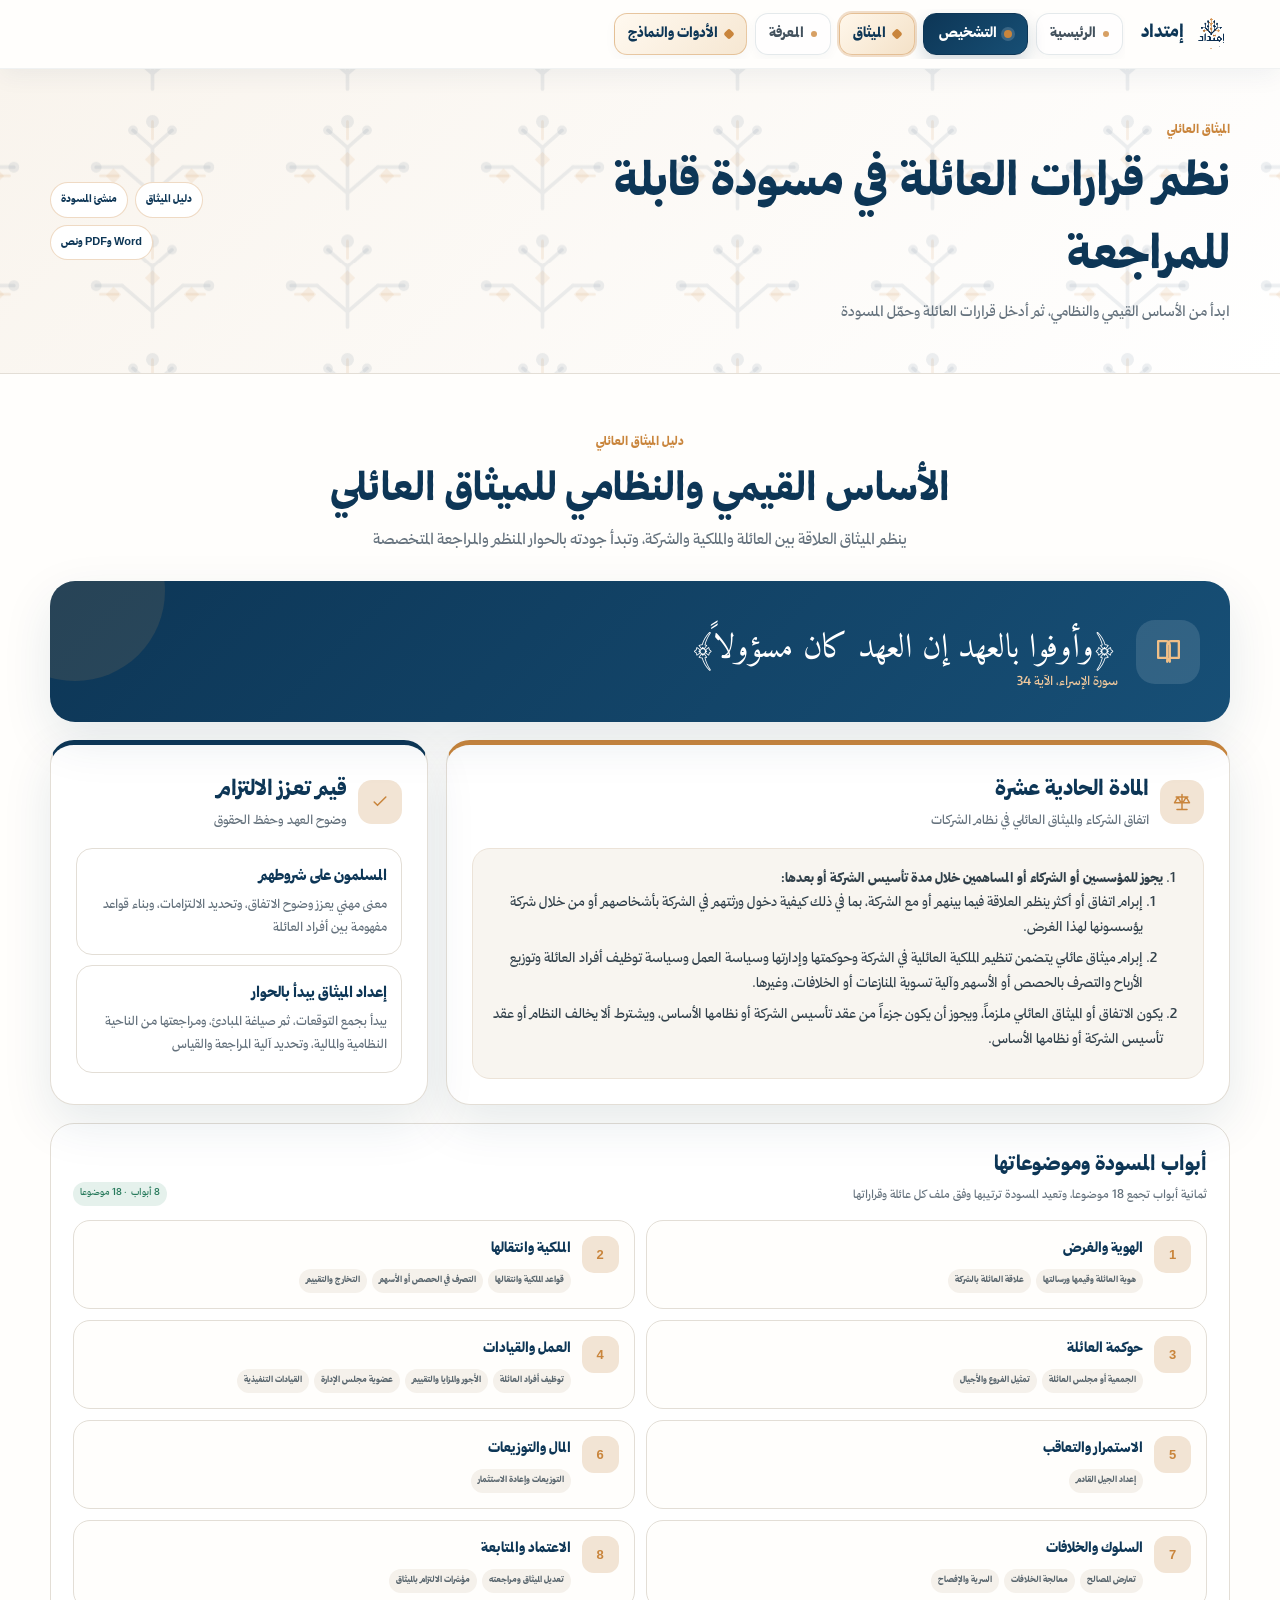
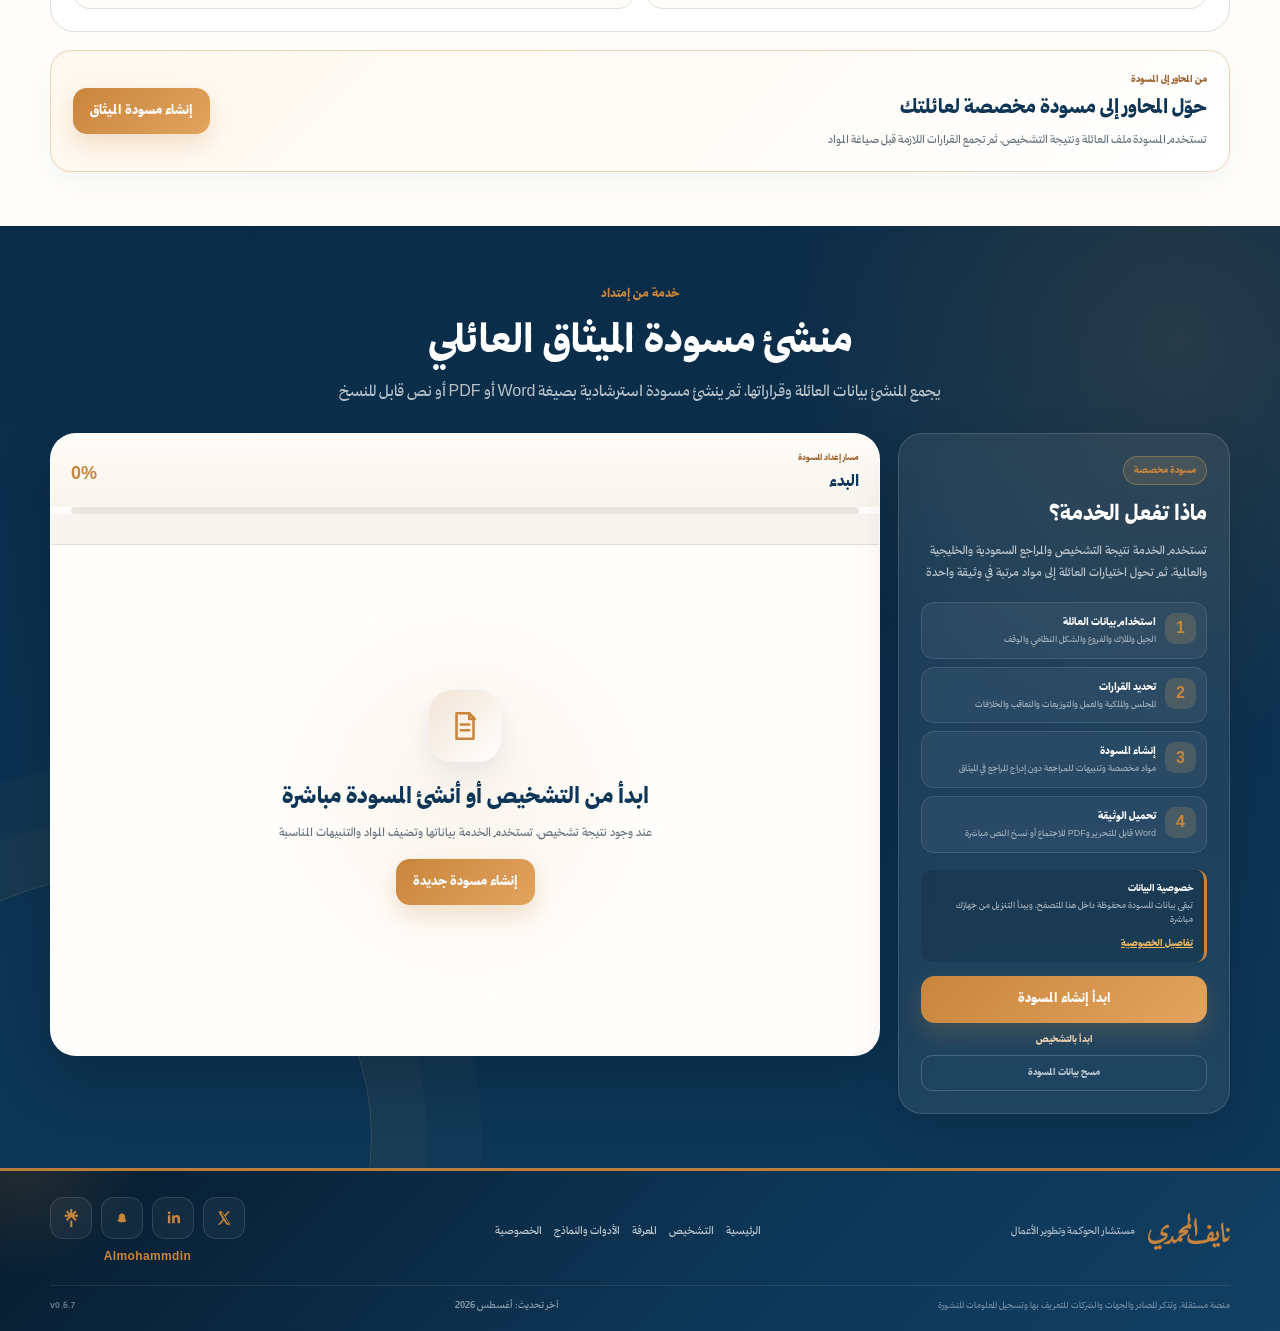
==== charter.html @ 4edbfddb "Release Emtidad v0.6.7 MASIC case hierarchy" ====
<!doctype html>
<html lang="ar" dir="rtl">
<head>
<meta charset="utf-8">
<meta name="viewport" content="width=device-width,initial-scale=1,viewport-fit=cover">
<title>الميثاق العائلي ومنشئ المسودة | إمتداد</title>
<meta name="theme-color" content="#0D3656">
<meta name="description" content="دليل الميثاق العائلي ومنشئ مسودة مخصصة قابلة للتحميل بصيغة Word أو PDF.">
<meta property="og:title" content="الميثاق العائلي ومنشئ المسودة | إمتداد">
<meta property="og:description" content="تعرف على أساس الميثاق، ثم أنشئ مسودة مخصصة قابلة للمراجعة والتحميل.">
<meta property="og:type" content="website">
<meta property="og:url" content="https://almohammdin.github.io/emtidad/charter.html">
<meta property="og:image" content="https://almohammdin.github.io/emtidad/assets/images/emtidad-social-preview.png?v=0.6.7">
<meta name="twitter:card" content="summary_large_image">
<link rel="canonical" href="https://almohammdin.github.io/emtidad/charter.html">
<link rel="preload" href="assets/fonts/TheYearofHandicrafts-Black.woff2" as="font" type="font/woff2" crossorigin>
<link rel="preconnect" href="https://fonts.googleapis.com">
<link rel="preconnect" href="https://fonts.gstatic.com" crossorigin>
<link href="https://fonts.googleapis.com/css2?family=Amiri+Quran&display=swap" rel="stylesheet">
<link rel="icon" type="image/png" href="assets/images/favicon.png?v=0.6.7">
<link rel="stylesheet" href="assets/css/style.css?v=0.6.7">
<script type="application/ld+json">{"@context":"https://schema.org","@type":"WebApplication","name":"منشئ مسودة الميثاق العائلي من إمتداد","url":"https://almohammdin.github.io/emtidad/charter.html#charter-builder","applicationCategory":"BusinessApplication","operatingSystem":"Any","inLanguage":"ar","description":"منشئ مسودة ميثاق عائلي مخصصة وقابلة للتحميل والمراجعة.","featureList":["إنشاء مسودة مخصصة","التحميل بصيغة Word","التحميل بصيغة PDF","نسخ النص"]}</script>
</head>
<body data-page="charter">
<a class="skip-link" href="#mainContent">انتقل إلى المحتوى</a>
<nav class="top-nav" aria-label="التنقل الرئيسي"><div class="container nav-inner"><a class="site-brand" href="index.html" aria-label="إمتداد - الرئيسية"><img src="assets/images/favicon.png" width="42" height="42" alt=""><span>إمتداد</span></a><button class="nav-menu-toggle" id="navMenuToggle" type="button" aria-expanded="false" aria-controls="siteNav"><span></span><span></span><span></span><b>القائمة</b></button><div class="nav-links" id="siteNav"><a data-nav="home" href="index.html">الرئيسية</a><a class="nav-diagnostic" data-nav="diagnostic" href="diagnostic.html">التشخيص</a><a class="nav-charter-service" data-nav="charter" href="charter.html">الميثاق</a><a data-nav="knowledge" href="knowledge.html">المعرفة</a><a class="nav-featured" data-nav="resources" href="resources.html">الأدوات والنماذج</a></div></div></nav>

<main id="mainContent">
 <header class="page-hero"><div class="container page-hero-inner"><div><span class="eyebrow">الميثاق العائلي</span><h1>نظم قرارات العائلة في مسودة قابلة للمراجعة</h1><p>ابدأ من الأساس القيمي والنظامي، ثم أدخل قرارات العائلة وحمّل المسودة</p></div><div class="page-hero-meta"><a href="#charter-guide">دليل الميثاق</a><a href="#charter-builder">منشئ المسودة</a><span>Word وPDF ونص</span></div></div></header>

 <section class="section white" id="charter-guide" aria-labelledby="guideTitle"><div class="container">
  <div class="section-head"><span class="eyebrow">دليل الميثاق العائلي</span><h2 id="guideTitle">الأساس القيمي والنظامي للميثاق العائلي</h2><p>ينظم الميثاق العلاقة بين العائلة والملكية والشركة، وتبدأ جودته بالحوار المنظم والمراجعة المتخصصة</p></div>
  <div class="values-lead"><div class="values-lead-icon"><svg viewBox="0 0 24 24" aria-hidden="true"><path d="M4 4h6a3 3 0 0 1 3 3v13a3 3 0 0 0-3-3H4V4Zm16 0h-6a3 3 0 0 0-3 3v13a3 3 0 0 1 3-3h6V4Z"/></svg></div><blockquote>﴿وأوفوا بالعهد إن العهد كان مسؤولاً﴾<small>سورة الإسراء، الآية 34</small></blockquote></div>
  <div class="legal-grid"><article class="legal-card"><div class="card-title"><div class="icon-box"><svg viewBox="0 0 24 24" aria-hidden="true"><path d="M12 3v18M5 6h14M7 6l-4 7h8L7 6Zm10 0-4 7h8l-4-7ZM6 21h12"/></svg></div><div><h3>المادة الحادية عشرة</h3><small>اتفاق الشركاء والميثاق العائلي في نظام الشركات</small></div></div><div class="article-text"><ol><li><strong>يجوز للمؤسسين أو الشركاء أو المساهمين خلال مدة تأسيس الشركة أو بعدها:</strong><ol type="أ"><li>إبرام اتفاق أو أكثر ينظم العلاقة فيما بينهم أو مع الشركة، بما في ذلك كيفية دخول ورثتهم في الشركة بأشخاصهم أو من خلال شركة يؤسسونها لهذا الغرض.</li><li>إبرام ميثاق عائلي يتضمن تنظيم الملكية العائلية في الشركة وحوكمتها وإدارتها وسياسة العمل وسياسة توظيف أفراد العائلة وتوزيع الأرباح والتصرف بالحصص أو الأسهم وآلية تسوية المنازعات أو الخلافات، وغيرها.</li></ol></li><li>يكون الاتفاق أو الميثاق العائلي ملزماً، ويجوز أن يكون جزءاً من عقد تأسيس الشركة أو نظامها الأساس، ويشترط ألا يخالف النظام أو عقد تأسيس الشركة أو نظامها الأساس.</li></ol></div></article><aside class="principles-card"><div class="card-title"><div class="icon-box"><svg viewBox="0 0 24 24" aria-hidden="true"><path d="m5 12 4 4L19 6"/></svg></div><div><h3>قيم تعزز الالتزام</h3><small>وضوح العهد وحفظ الحقوق</small></div></div><div class="principle"><strong>المسلمون على شروطهم</strong><p>معنى مهني يعزز وضوح الاتفاق، وتحديد الالتزامات، وبناء قواعد مفهومة بين أفراد العائلة</p></div><div class="principle"><strong>إعداد الميثاق يبدأ بالحوار</strong><p>يبدأ بجمع التوقعات، ثم صياغة المبادئ، ومراجعتها من الناحية النظامية والمالية، وتحديد آلية المراجعة والقياس</p></div></aside></div>
  <div class="charter-index">
   <div class="charter-index-head"><div><h3>أبواب المسودة وموضوعاتها</h3><p>ثمانية أبواب تجمع 18 موضوعا، وتعيد المسودة ترتيبها وفق ملف كل عائلة وقراراتها</p></div><span class="chip official">8 أبواب · 18 موضوعا</span></div>
   <div class="charter-chapters-grid">
    <article class="charter-chapter-card"><b>1</b><div><h4>الهوية والغرض</h4><ul><li>هوية العائلة وقيمها ورسالتها</li><li>علاقة العائلة بالشركة</li></ul></div></article>
    <article class="charter-chapter-card"><b>2</b><div><h4>الملكية وانتقالها</h4><ul><li>قواعد الملكية وانتقالها</li><li>التصرف في الحصص أو الأسهم</li><li>التخارج والتقييم</li></ul></div></article>
    <article class="charter-chapter-card"><b>3</b><div><h4>حوكمة العائلة</h4><ul><li>الجمعية أو مجلس العائلة</li><li>تمثيل الفروع والأجيال</li></ul></div></article>
    <article class="charter-chapter-card"><b>4</b><div><h4>العمل والقيادات</h4><ul><li>توظيف أفراد العائلة</li><li>الأجور والمزايا والتقييم</li><li>عضوية مجلس الإدارة</li><li>القيادات التنفيذية</li></ul></div></article>
    <article class="charter-chapter-card"><b>5</b><div><h4>الاستمرار والتعاقب</h4><ul><li>إعداد الجيل القادم</li></ul></div></article>
    <article class="charter-chapter-card"><b>6</b><div><h4>المال والتوزيعات</h4><ul><li>التوزيعات وإعادة الاستثمار</li></ul></div></article>
    <article class="charter-chapter-card"><b>7</b><div><h4>السلوك والخلافات</h4><ul><li>تعارض المصالح</li><li>معالجة الخلافات</li><li>السرية والإفصاح</li></ul></div></article>
    <article class="charter-chapter-card"><b>8</b><div><h4>الاعتماد والمتابعة</h4><ul><li>تعديل الميثاق ومراجعته</li><li>مؤشرات الالتزام بالميثاق</li></ul></div></article>
   </div>
  </div>
  <div class="charter-guide-action"><div><span>من المحاور إلى المسودة</span><h3>حوّل المحاور إلى مسودة مخصصة لعائلتك</h3><p>تستخدم المسودة ملف العائلة ونتيجة التشخيص، ثم تجمع القرارات اللازمة قبل صياغة المواد</p></div><button class="btn primary" type="button" data-open-charter="guide">إنشاء مسودة الميثاق</button></div>
 </div></section>

 <section class="section charter-service" id="charter-builder" aria-labelledby="builderTitle"><div class="container">
  <div class="section-head charter-service-heading"><span class="eyebrow">خدمة من إمتداد</span><h2 id="builderTitle">منشئ مسودة الميثاق العائلي</h2><p>يجمع المنشئ بيانات العائلة وقراراتها، ثم ينشئ مسودة استرشادية بصيغة Word أو PDF أو نص قابل للنسخ</p></div>
  <aside class="restore-notice charter-restore" id="charterRestoreNotice" hidden><div><strong>وجدنا مسودة ميثاق سابقة</strong><p>يمكنك متابعة المسودة السابقة أو بدء مسودة جديدة</p></div><div><button class="btn secondary" id="continueCharterBtn" type="button">متابعة المسودة السابقة</button><button class="btn ghost" id="newCharterBtn" type="button">بدء مسودة جديدة</button></div></aside>
  <div class="charter-service-layout"><aside class="charter-service-summary"><span class="charter-service-badge">مسودة مخصصة</span><h3>ماذا تفعل الخدمة؟</h3><p>تستخدم الخدمة نتيجة التشخيص والمراجع السعودية والخليجية والعالمية، ثم تحول اختيارات العائلة إلى مواد مرتبة في وثيقة واحدة</p><ol class="charter-service-flow"><li><b>1</b><span><strong>استخدام بيانات العائلة</strong><small>الجيل والملاك والفروع والشكل النظامي والوقف</small></span></li><li><b>2</b><span><strong>تحديد القرارات</strong><small>المجلس والملكية والعمل والتوزيعات والتعاقب والخلافات</small></span></li><li><b>3</b><span><strong>إنشاء المسودة</strong><small>مواد مخصصة وتنبيهات للمراجعة دون إدراج المراجع في الميثاق</small></span></li><li><b>4</b><span><strong>تحميل الوثيقة</strong><small>Word قابل للتحرير وPDF للاجتماع أو نسخ النص مباشرة</small></span></li></ol><div class="charter-service-privacy"><strong>خصوصية البيانات</strong><span>تبقى بيانات المسودة محفوظة داخل هذا المتصفح، ويبدأ التنزيل من جهازك مباشرة</span><a href="privacy.html">تفاصيل الخصوصية</a></div><button class="btn primary charter-service-start" type="button" data-open-charter="service">ابدأ إنشاء المسودة</button><a class="charter-service-diagnostic" href="diagnostic.html">ابدأ بالتشخيص</a><button class="charter-clear-button" id="clearCharterDataBtn" type="button">مسح بيانات المسودة</button></aside>
   <div class="charter-builder-shell"><div class="charter-builder-top"><div><span>مسار إعداد المسودة</span><strong id="charterProgressLabel">البدء</strong></div><b id="charterProgressPercent">0%</b></div><div class="charter-progress-track"><span id="charterProgressFill"></span></div><div class="charter-step-tabs" id="charterStepTabs" aria-label="مراحل إنشاء المسودة"></div><div class="charter-builder-panel" id="charterBuilderPanel"><div class="charter-builder-empty"><span class="charter-builder-empty-icon" aria-hidden="true"><svg viewBox="0 0 24 24"><path d="M6 3h9l3 3v15H6V3Zm9 0v4h4M9 11h6M9 15h6"/></svg></span><h3>ابدأ من التشخيص أو أنشئ المسودة مباشرة</h3><p>عند وجود نتيجة تشخيص، تستخدم الخدمة بياناتها وتضيف المواد والتنبيهات المناسبة</p><button class="btn primary" type="button" data-open-charter="empty">إنشاء مسودة جديدة</button></div></div></div>
  </div>
 </div></section>
</main>

<footer class="footer-wrap"><div class="container footer-shell"><div class="footer-main"><div class="footer-brand"><span class="naif-mark" role="img" aria-label="شعار نايف المحمدي"></span><div class="footer-copy"><p>مستشار الحوكمة وتطوير الأعمال</p></div></div><div class="footer-nav"><a href="index.html">الرئيسية</a><a href="diagnostic.html">التشخيص</a><a href="knowledge.html">المعرفة</a><a href="resources.html">الأدوات والنماذج</a><a href="privacy.html">الخصوصية</a></div><a class="social-handle" href="https://linktr.ee/almohammdin" target="_blank" rel="noopener">Almohammdin</a></div><div class="footer-bottom"><span class="independent-note">منصة مستقلة، وتذكر المصادر والجهات والشركات للتعريف بها وتسجيل المعلومات المنشورة</span><span class="footer-update">آخر تحديث: أغسطس 2026</span><span class="footer-version">v0.6.7</span></div></div></footer>
<div class="toast" id="toast" hidden></div>
<button class="back-to-top" id="backToTop" type="button" aria-label="العودة إلى أعلى الصفحة">↑</button>
<script src="assets/js/shell.js?v=0.6.7" defer></script>
<script src="assets/js/app.js?v=0.6.7" defer></script>
<script src="assets/js/charter-builder.js?v=0.6.7" defer></script>
</body>
</html>
---- assets/css/style.css ----
@font-face{font-family:'EmtidadCraft';src:url('../fonts/TheYearofHandicrafts-Regular.woff2') format('woff2');font-weight:400;font-style:normal;font-display:swap}
@font-face{font-family:'EmtidadCraft';src:url('../fonts/TheYearofHandicrafts-SemiBold.woff2') format('woff2');font-weight:600;font-style:normal;font-display:swap}
@font-face{font-family:'EmtidadCraft';src:url('../fonts/TheYearofHandicrafts-Black.woff2') format('woff2');font-weight:900;font-style:normal;font-display:swap}

:root{
 --navy:#0D3656;--navy2:#154D74;--navy3:#071F33;--gold:#C9853C;--gold2:#E2A45E;
 --ink:#18232D;--muted:#65727D;--line:#E3DED6;--soft:#F6F2EC;--paper:#FFFEFC;
 --green:#287A5C;--amber:#B36B22;--red:#A83E35;--shadow:0 18px 50px rgba(13,54,86,.10);
 --radius:24px;--font:'EmtidadCraft',sans-serif;--footer-gold:#C9853C;
}
*{box-sizing:border-box;font-family:var(--font)!important;font-synthesis:none}
html{scroll-behavior:smooth;scroll-padding-top:88px}
body{margin:0;background:#F7F5F1;color:var(--ink);font-weight:400;line-height:1.75}
button,input,select,textarea{font:inherit}button,a{transition:.2s ease}button{cursor:pointer}
svg{width:1.25em;height:1.25em;fill:none;stroke:currentColor;stroke-width:1.8;stroke-linecap:round;stroke-linejoin:round}
a{color:inherit}.container{width:min(1180px,calc(100% - 34px));margin:auto}
.top-nav{position:sticky;top:0;z-index:40;background:rgba(255,254,252,.94);backdrop-filter:blur(16px);border-bottom:1px solid rgba(13,54,86,.08)}
.nav-inner{min-height:72px;display:flex;align-items:center;justify-content:space-between;gap:16px}
.nav-links{display:flex;align-items:center;gap:7px;flex-wrap:wrap}.nav-links a{padding:8px 11px;border-radius:12px;text-decoration:none;color:#43515D;font-size:14px;font-weight:600}.nav-links a:hover{background:var(--soft);color:var(--navy)}
.nav-actions{display:flex;gap:8px}.btn{border:0;border-radius:14px;padding:11px 17px;display:inline-flex;align-items:center;justify-content:center;gap:8px;text-decoration:none;font-weight:700;font-size:14px}
.btn.primary{background:linear-gradient(135deg,var(--gold),var(--gold2));color:#fff;box-shadow:0 10px 24px rgba(201,133,60,.24)}
.btn.primary:hover{transform:translateY(-2px)}.btn.secondary{background:var(--navy);color:#fff}.btn.ghost{background:#fff;border:1px solid var(--line);color:var(--navy)}.btn.small{padding:8px 12px;font-size:12px}
.hero{position:relative;overflow:hidden;background:linear-gradient(180deg,#0A2A45 0%,#103D60 100%);color:#fff;padding:54px 0 62px}
.hero:before{content:"";position:absolute;inset:0;background-image:url('../images/brand-pattern.svg');background-size:520px auto;background-position:center 20px;background-repeat:no-repeat;opacity:.7;pointer-events:none}
.hero:after{content:"";position:absolute;width:620px;height:620px;border-radius:50%;background:radial-gradient(circle,rgba(226,164,94,.19),transparent 66%);top:-330px;left:-180px}
.hero-inner{position:relative;z-index:2;text-align:center;display:flex;flex-direction:column;align-items:center}
.platform-logo{width:min(430px,88vw);height:auto;object-fit:contain;display:block;filter:drop-shadow(0 16px 28px rgba(0,0,0,.16))}
.platform-tagline{margin-top:8px;color:#F1D7BA;font-size:18px;font-weight:700;letter-spacing:.01em}
.hero h1{margin:26px auto 13px;max-width:920px;font-size:clamp(34px,5vw,62px);line-height:1.35;font-weight:900;letter-spacing:0;color:#fff}
.hero p{max-width:850px;margin:0 auto;color:rgba(255,255,255,.82);font-size:17px}
.hero-actions{display:flex;justify-content:center;gap:10px;flex-wrap:wrap;margin-top:24px}.hero .btn.ghost{background:rgba(255,255,255,.08);border-color:rgba(255,255,255,.26);color:#fff}
.hero-badges{display:flex;justify-content:center;gap:8px;flex-wrap:wrap;margin-top:18px}.hero-badges span{border:1px solid rgba(255,255,255,.16);background:rgba(255,255,255,.07);padding:6px 10px;border-radius:999px;font-size:12px;color:#E9EEF2}
.section{padding:54px 0}.section.soft{background:#EFEAE2}.section.white{background:var(--paper)}
.section-head{text-align:center;max-width:820px;margin:0 auto 26px}.eyebrow{display:inline-flex;align-items:center;gap:7px;color:var(--gold);font-size:13px;font-weight:800}.section-head h2{margin:7px 0 7px;color:var(--navy);font-size:clamp(27px,3.4vw,42px);line-height:1.35}.section-head p{margin:0;color:var(--muted)}
.how-grid{display:grid;grid-template-columns:repeat(3,1fr);gap:16px}.how-card{background:#fff;border:1px solid var(--line);border-radius:22px;padding:22px;box-shadow:var(--shadow);display:grid;grid-template-columns:52px 1fr;gap:14px;align-items:start}
.how-number{width:52px;height:52px;border-radius:17px;background:linear-gradient(135deg,var(--gold),var(--gold2));color:#fff;display:flex;align-items:center;justify-content:center;font-size:21px;font-weight:900;line-height:1}.how-card h3{margin:0 0 5px;color:var(--navy);font-size:19px}.how-card p{margin:0;color:var(--muted);font-size:14px}
.stats-grid{display:grid;grid-template-columns:repeat(4,1fr);gap:14px}.stat-card{background:#fff;border:1px solid var(--line);border-radius:20px;padding:20px;position:relative;overflow:hidden}.stat-card:after{content:"";position:absolute;width:100px;height:100px;border-radius:50%;background:rgba(201,133,60,.07);left:-36px;bottom:-42px}.stat-value{font-size:35px;color:var(--navy);font-weight:900;line-height:1.1}.stat-card h3{margin:7px 0 4px;font-size:16px;color:var(--ink)}.stat-card p{margin:0;color:var(--muted);font-size:12px;line-height:1.7}.source-line{display:flex;gap:7px;flex-wrap:wrap;margin-top:12px;font-size:10px;color:#7B684F}.source-line span{background:var(--soft);padding:3px 7px;border-radius:999px}.source-line a{position:relative;z-index:2;color:var(--navy);font-weight:700;text-decoration:none}
.legal-grid{display:grid;grid-template-columns:1.35fr .65fr;gap:18px}.legal-card,.values-card{background:#fff;border:1px solid var(--line);border-radius:24px;padding:25px;box-shadow:var(--shadow)}
.legal-card{border-top:5px solid var(--gold)}.card-title{display:flex;align-items:center;gap:11px;margin-bottom:14px}.card-title .icon-box,.axis-icon,.tool-icon,.knowledge-icon{width:44px;height:44px;border-radius:14px;background:#F2E4D4;color:var(--gold);display:grid;place-items:center;flex:0 0 44px}.card-title h3{margin:0;color:var(--navy);font-size:23px}.card-title small{display:block;color:var(--muted)}
.article-text{background:#F8F5F0;border-radius:18px;padding:18px 20px;border:1px solid #ECE3D8;font-size:14px;color:#31404A}.article-text ol{margin:0;padding-right:20px}.article-text li{margin-bottom:7px}.legal-foot{display:flex;justify-content:space-between;gap:12px;align-items:center;margin-top:15px;flex-wrap:wrap}.legal-foot p{margin:0;color:var(--muted);font-size:12px}.legal-foot a{color:var(--navy);font-weight:800;text-decoration:none}
.values-card blockquote{margin:0 0 18px;padding:16px;border-radius:17px;background:linear-gradient(135deg,#0E3858,#164D74);color:#fff;font-size:18px;line-height:1.8}.values-card blockquote small{display:block;color:#F1C99D;font-size:12px;margin-top:6px}.values-card .principle{padding:14px;border:1px solid var(--line);border-radius:16px;margin-top:10px}.values-card .principle strong{color:var(--navy)}.values-card .principle p{margin:4px 0 0;color:var(--muted);font-size:13px}
.axis-preview{display:grid;grid-template-columns:repeat(4,1fr);gap:13px}.axis-preview-card{background:#fff;border:1px solid var(--line);border-radius:20px;padding:18px}.axis-preview-card h3{margin:10px 0 4px;color:var(--navy);font-size:16px}.axis-preview-card p{margin:0;color:var(--muted);font-size:12px}
.knowledge-shell{background:#fff;border:1px solid var(--line);border-radius:25px;padding:20px;box-shadow:var(--shadow)}.knowledge-controls{display:grid;grid-template-columns:2fr repeat(3,1fr);gap:10px;margin-bottom:17px}.field{position:relative}.field svg{position:absolute;right:13px;top:50%;transform:translateY(-50%);color:#87919A}.field input,.knowledge-controls select{width:100%;height:46px;border:1px solid var(--line);border-radius:14px;background:#fff;color:var(--ink);padding:0 13px;outline:none}.field input{padding-right:42px}.field input:focus,.knowledge-controls select:focus{border-color:var(--gold);box-shadow:0 0 0 3px rgba(201,133,60,.10)}
.knowledge-grid{display:grid;grid-template-columns:repeat(3,1fr);gap:13px}.knowledge-card{border:1px solid var(--line);border-radius:19px;padding:17px;background:#FFFEFC;display:flex;flex-direction:column;min-height:245px}.knowledge-card .meta{display:flex;gap:6px;flex-wrap:wrap;margin-bottom:10px}.chip{font-size:10px;padding:3px 7px;border-radius:999px;background:var(--soft);color:#6D5A44}.chip.official{background:#E5F1EC;color:var(--green)}.knowledge-card h3{margin:0 0 7px;color:var(--navy);font-size:17px;line-height:1.5}.knowledge-card p{margin:0;color:var(--muted);font-size:12px;line-height:1.8}.knowledge-card .highlights{margin:11px 0 0;padding:0;list-style:none;display:grid;gap:5px}.knowledge-card .highlights li{font-size:11px;color:#3F4C56;display:flex;gap:6px}.knowledge-card .highlights li:before{content:"";width:6px;height:6px;border-radius:50%;background:var(--gold);margin-top:8px;flex:0 0 6px}.knowledge-card footer{margin-top:auto;padding-top:13px;display:flex;justify-content:space-between;gap:8px;align-items:center;border-top:1px dashed var(--line)}.knowledge-card footer span{font-size:10px;color:#8A9299}.knowledge-card footer a{font-size:11px;color:var(--navy);font-weight:800;text-decoration:none;display:flex;align-items:center;gap:4px}.empty-state{grid-column:1/-1;text-align:center;padding:38px;color:var(--muted)}
.case-grid{display:grid;grid-template-columns:repeat(3,1fr);gap:14px}.case-card{background:#fff;border:1px solid var(--line);border-radius:21px;padding:19px;display:flex;flex-direction:column}.case-card .case-top{display:flex;align-items:center;justify-content:space-between;gap:8px}.case-card .case-top span{font-size:10px;background:#F2E4D4;color:#925821;border-radius:999px;padding:4px 8px}.case-card h3{margin:11px 0 7px;color:var(--navy);font-size:20px}.case-card p{margin:0;color:var(--muted);font-size:13px}.case-lessons{margin:12px 0;padding:0;list-style:none;display:grid;gap:6px}.case-lessons li{font-size:12px;color:#394650;display:flex;gap:7px}.case-lessons li:before{content:"";width:7px;height:7px;border-radius:50%;background:var(--gold);margin-top:8px;flex:0 0 7px}.case-card a{margin-top:auto;color:var(--navy);font-weight:800;text-decoration:none;font-size:12px;display:flex;align-items:center;gap:5px;padding-top:10px}
.tools-grid{display:grid;grid-template-columns:repeat(4,1fr);gap:13px}.tool-card{background:#fff;border:1px solid var(--line);border-radius:20px;padding:17px}.tool-card h3{margin:10px 0 4px;color:var(--navy);font-size:16px}.tool-card p{margin:0;color:var(--muted);font-size:12px}.tool-card button{margin-top:13px;width:100%;border:1px solid var(--line);background:var(--soft);border-radius:12px;padding:8px;color:var(--navy);font-weight:700}
.diagnostic-wrap{background:#fff;border:1px solid rgba(13,54,86,.10);border-radius:28px;box-shadow:var(--shadow);overflow:hidden}.diag-head{padding:24px;background:linear-gradient(135deg,var(--navy3),var(--navy2));color:#fff;position:relative}.diag-head:after{content:"";position:absolute;inset:0;background:url('../images/brand-pattern.svg') center/430px no-repeat;opacity:.25}.diag-head>*{position:relative;z-index:1}.diag-head h2{margin:0 0 6px;font-size:30px}.diag-head p{margin:0;color:rgba(255,255,255,.74)}
.progress-shell{padding:20px 22px;border-bottom:1px solid var(--line);background:#FBFAF8}.progress-meta{display:flex;justify-content:space-between;gap:12px;color:#64717A;font-size:12px}.progress-track{height:9px;border-radius:999px;background:#E7E5E0;overflow:hidden;margin-top:10px}.progress-fill{height:100%;width:0;background:linear-gradient(90deg,var(--gold),var(--gold2),var(--navy2));border-radius:inherit;transition:.3s}.step-tabs{display:flex;gap:7px;overflow:auto;padding-bottom:4px;margin-top:13px}.step-tab{min-width:max-content;border:1px solid var(--line);background:#fff;color:#63707A;border-radius:12px;padding:8px 11px;font-weight:700;font-size:12px}.step-tab.active{background:var(--navy);color:#fff;border-color:var(--navy)}.step-tab.done{background:#ECF6F1;color:var(--green);border-color:#CBE4D9}
.diag-panel{padding:24px}.panel-title{display:flex;align-items:center;gap:13px;margin-bottom:18px}.panel-title h3{margin:0;color:var(--navy);font-size:24px}.panel-title p{margin:2px 0 0;color:var(--muted);font-size:13px}.form-grid{display:grid;grid-template-columns:repeat(3,1fr);gap:13px}.form-group label{display:block;font-weight:700;color:#3D4B55;font-size:12px;margin-bottom:5px}.form-group select,.form-group input{width:100%;height:47px;border:1px solid var(--line);border-radius:13px;padding:0 12px;background:#fff;outline:none}.form-group select:focus,.form-group input:focus{border-color:var(--gold);box-shadow:0 0 0 3px rgba(201,133,60,.10)}
.question-stack{display:grid;gap:14px}.question-card{border:1px solid var(--line);border-radius:19px;padding:17px;background:#FFFEFC}.question-head{display:grid;grid-template-columns:42px 1fr;gap:12px}.q-number{width:42px;height:42px;border-radius:14px;background:#F2E4D4;color:var(--gold);display:flex;align-items:center;justify-content:center;font-weight:900;line-height:1}.question-head h4{margin:0;color:var(--navy);font-size:16px}.question-head p{margin:4px 0 0;color:var(--muted);font-size:12px}.answers{display:grid;grid-template-columns:repeat(6,1fr);gap:7px;margin-top:13px}.answer{border:1px solid var(--line);border-radius:11px;background:#fff;color:#5B6770;padding:9px 7px;font-size:10.5px;font-weight:700}.answer:hover{border-color:var(--gold)}.answer.selected{background:var(--navy);border-color:var(--navy);color:#fff}.axis-note{background:#F7F2EB;border:1px solid #EADBCB;border-radius:16px;padding:13px 15px;color:#67594B;font-size:12px;margin-bottom:15px}
.panel-actions{display:flex;justify-content:space-between;align-items:center;gap:10px;margin-top:22px}.silent-save{font-size:11px;color:#89939B}.result-shell{display:grid;gap:15px}.result-summary{display:grid;grid-template-columns:180px 1fr;gap:23px;align-items:center;background:linear-gradient(135deg,#F9F4ED,#fff);border:1px solid var(--line);border-radius:22px;padding:22px}.score-ring{width:160px;height:160px;border-radius:50%;display:grid;place-items:center;background:conic-gradient(var(--gold) calc(var(--score)*1%),#E8E5DF 0);position:relative}.score-ring:before{content:"";position:absolute;inset:13px;border-radius:50%;background:#fff}.score-ring div{position:relative;z-index:1;text-align:center}.score-ring strong{display:block;color:var(--navy);font-size:37px;line-height:1}.score-ring span{font-size:11px;color:var(--muted)}.result-summary h3{margin:0 0 6px;color:var(--navy);font-size:29px}.result-summary p{margin:0;color:var(--muted)}.result-kpis{display:grid;grid-template-columns:repeat(3,1fr);gap:10px;margin-top:14px}.result-kpi{background:#fff;border:1px solid var(--line);border-radius:14px;padding:11px}.result-kpi small{display:block;color:#8A949C}.result-kpi strong{color:var(--navy)}
.axis-results{display:grid;grid-template-columns:repeat(2,1fr);gap:11px}.axis-result{border:1px solid var(--line);border-radius:17px;padding:14px;background:#fff}.axis-result-head{display:flex;justify-content:space-between;gap:8px;align-items:center}.axis-result h4{margin:0;color:var(--navy)}.axis-result strong{color:var(--gold)}.bar{height:8px;background:#ECEAE6;border-radius:999px;overflow:hidden;margin-top:9px}.bar span{display:block;height:100%;background:linear-gradient(90deg,var(--gold),var(--navy2));border-radius:inherit}.result-grid{display:grid;grid-template-columns:repeat(2,1fr);gap:13px}.result-card{border:1px solid var(--line);border-radius:20px;padding:18px;background:#fff}.result-card h3{margin:0 0 12px;color:var(--navy);font-size:20px}.priority-list,.doc-list,.risk-list{display:grid;gap:9px}.result-item{display:grid;grid-template-columns:38px 1fr;gap:10px;align-items:start}.result-index{width:38px;height:38px;border-radius:12px;background:#F2E4D4;color:var(--gold);display:flex;align-items:center;justify-content:center;font-weight:900;line-height:1}.result-item strong{display:block;color:#293742;font-size:13px}.result-item span{display:block;color:var(--muted);font-size:11px;margin-top:2px}.result-footer{display:flex;justify-content:space-between;align-items:center;gap:12px;padding:16px 18px;background:#F7F3ED;border-radius:18px;border:1px solid #E9DFD3}.result-footer h3{margin:0 0 3px;color:var(--navy)}.result-footer p{margin:0;color:var(--muted);font-size:12px}.result-actions{display:flex;gap:8px;flex-wrap:wrap}
.method-card{margin-top:15px;background:#F7F3ED;border:1px solid #E9DFD3;border-radius:17px;padding:14px;font-size:12px;color:#635647}.method-card strong{color:var(--navy)}
.centers-grid{display:grid;grid-template-columns:repeat(3,1fr);gap:13px}.center-card{border:1px solid var(--line);border-radius:19px;padding:17px;background:#fff}.center-card h3{margin:8px 0 5px;color:var(--navy);font-size:17px}.center-card p{margin:0;color:var(--muted);font-size:12px}.center-card a{display:inline-flex;align-items:center;gap:5px;margin-top:11px;color:var(--navy);font-weight:800;font-size:11px;text-decoration:none}
.footer-wrap{background:var(--navy3);color:#fff;padding:34px 0 24px}.footer-grid{display:grid;grid-template-columns:170px 1fr auto;gap:22px;align-items:center}.footer-copy strong{display:block;font-size:16px}.footer-copy p{margin:5px 0 0;color:rgba(255,255,255,.68);font-size:12px}.footer-version{color:#E7B276;font-weight:800}.footer-links{display:flex;justify-content:center;gap:9px;flex-wrap:wrap;margin-top:20px}.footer-links a{color:#D6DEE5;text-decoration:none;font-size:12px}.independent-note{text-align:center;margin-top:16px;padding-top:14px;border-top:1px solid rgba(255,255,255,.1);color:rgba(255,255,255,.52);font-size:10px}
.modal{position:fixed;inset:0;z-index:80;background:rgba(5,18,30,.62);display:grid;place-items:center;padding:18px}.modal[hidden]{display:none}.modal-card{width:min(760px,100%);max-height:88vh;overflow:auto;background:#fff;border-radius:24px;padding:23px;box-shadow:0 30px 80px rgba(0,0,0,.25)}.modal-head{display:flex;justify-content:space-between;gap:12px;align-items:start}.modal-head h3{margin:0;color:var(--navy);font-size:25px}.modal-close{width:38px;height:38px;border-radius:12px;border:1px solid var(--line);background:#fff;font-size:22px}.modal-body{color:#47545E}.modal-body h4{color:var(--navy);margin:18px 0 6px}.modal-body ul{padding-right:20px}.modal-body a{color:var(--navy);font-weight:800}
.toast{position:fixed;bottom:20px;left:20px;z-index:90;background:var(--navy3);color:#fff;padding:11px 15px;border-radius:13px;box-shadow:var(--shadow);font-size:12px}.toast[hidden]{display:none}
[hidden]{display:none!important}
@media(max-width:980px){.stats-grid,.axis-preview,.tools-grid{grid-template-columns:repeat(2,1fr)}.knowledge-grid,.case-grid,.centers-grid{grid-template-columns:repeat(2,1fr)}.legal-grid{grid-template-columns:1fr}.answers{grid-template-columns:repeat(3,1fr)}.form-grid{grid-template-columns:repeat(2,1fr)}}
@media(max-width:720px){.nav-links{display:none}.nav-inner{min-height:62px}.hero{padding-top:36px}.platform-logo{width:min(330px,92vw)}.platform-tagline{font-size:15px}.hero h1{font-size:34px}.hero p{font-size:14px}.how-grid,.stats-grid,.axis-preview,.knowledge-grid,.case-grid,.tools-grid,.centers-grid,.form-grid,.axis-results,.result-grid{grid-template-columns:1fr}.knowledge-controls{grid-template-columns:1fr}.how-card{grid-template-columns:46px 1fr}.how-number{width:46px;height:46px}.diag-panel{padding:17px}.answers{grid-template-columns:repeat(2,1fr)}.result-summary{grid-template-columns:1fr;text-align:center}.score-ring{margin:auto}.result-kpis{grid-template-columns:1fr}.result-footer,.footer-grid{display:flex;flex-direction:column;text-align:center}.panel-actions{flex-wrap:wrap}.panel-actions .btn{flex:1}.question-head{grid-template-columns:38px 1fr}.q-number{width:38px;height:38px}.section{padding:42px 0}}
@media print{@page{size:A4;margin:10mm}body{background:#fff}.top-nav,.hero,.section:not(#diagnostic),.diag-head,.progress-shell,.panel-actions,.result-footer,.footer-wrap,.toast{display:none!important}.section#diagnostic{padding:0}.container{width:100%}.diagnostic-wrap{border:0;box-shadow:none}.diag-panel{padding:0}.result-summary{grid-template-columns:120px 1fr;padding:12px}.score-ring{width:110px;height:110px}.score-ring strong{font-size:28px}.axis-results{grid-template-columns:repeat(2,1fr)}.result-grid{grid-template-columns:repeat(2,1fr)}.result-card{padding:11px}.result-shell{gap:8px}.result-summary h3{font-size:21px}.result-kpis{margin-top:8px}.method-card{font-size:10px;padding:8px}.axis-result{padding:9px}.result-item{grid-template-columns:30px 1fr}.result-index{width:30px;height:30px}.result-item strong{font-size:11px}.result-item span{font-size:9px}}

.friction-grid{display:grid;grid-template-columns:repeat(4,1fr);gap:12px}.friction-card{background:#fff;border:1px solid var(--line);border-radius:18px;padding:16px}.friction-card .icon-box{width:40px;height:40px;border-radius:13px;background:#F2E4D4;color:var(--gold);display:grid;place-items:center}.friction-card h3{margin:9px 0 4px;color:var(--navy);font-size:15px}.friction-card p{margin:0;color:var(--muted);font-size:11.5px}.charter-index{margin-top:18px;background:#fff;border:1px solid var(--line);border-radius:24px;padding:22px}.charter-index-head{display:flex;justify-content:space-between;gap:12px;align-items:end;margin-bottom:14px}.charter-index-head h3{margin:0;color:var(--navy);font-size:22px}.charter-index-head p{margin:0;color:var(--muted);font-size:12px}.charter-index-grid{display:grid;grid-template-columns:repeat(3,1fr);gap:8px}.charter-index-item{display:flex;gap:9px;align-items:center;border:1px solid var(--line);border-radius:13px;padding:9px 11px;background:#FFFEFC;color:#35434E;font-size:11px}.charter-index-item b{width:25px;height:25px;border-radius:9px;background:#F2E4D4;color:var(--gold);display:flex;align-items:center;justify-content:center;line-height:1;flex:0 0 25px}
@media(max-width:980px){.friction-grid{grid-template-columns:repeat(2,1fr)}.charter-index-grid{grid-template-columns:repeat(2,1fr)}}
@media(max-width:720px){.friction-grid,.charter-index-grid{grid-template-columns:1fr}.charter-index-head{display:block}}
@media print{body{zoom:.76}.panel-title,.method-card,.result-card:nth-child(4){display:none!important}.result-summary{padding:8px;grid-template-columns:105px 1fr}.score-ring{width:96px;height:96px}.score-ring:before{inset:9px}.score-ring strong{font-size:25px}.result-summary h3{font-size:18px}.result-summary p{font-size:10px}.result-kpis{grid-template-columns:repeat(3,1fr);gap:5px}.result-kpi{padding:6px}.result-kpi small{font-size:8px}.result-kpi strong{font-size:10px}.axis-results{gap:5px}.axis-result{padding:7px}.axis-result h4{font-size:11px}.axis-result strong{font-size:10px}.bar{height:5px;margin-top:5px}.result-grid{grid-template-columns:repeat(3,1fr);gap:6px}.result-card{padding:8px}.result-card h3{font-size:13px;margin-bottom:7px}.result-item{grid-template-columns:25px 1fr;gap:6px}.result-index{width:25px;height:25px;border-radius:8px;font-size:9px}.result-item strong{font-size:9px;line-height:1.35}.result-item span{font-size:7.5px;line-height:1.35}.result-shell{gap:5px}}

/* v0.3.1 visual corrections */
.hero{background:linear-gradient(180deg,#FFFEFC 0%,#F6F0E8 100%)!important;color:var(--ink)!important;padding:42px 0 58px!important}
.hero:before{content:""!important;position:absolute!important;inset:0!important;background-image:url('../images/brand-pattern.svg')!important;background-repeat:repeat!important;background-size:360px 220px!important;opacity:1!important}
.hero:after{content:""!important;position:absolute!important;width:500px!important;height:500px!important;border-radius:50%!important;background:radial-gradient(circle,rgba(201,133,60,.10),transparent 68%)!important;top:-280px!important;left:-170px!important}
.hero-inner{text-align:center!important;align-items:center!important}
.platform-logo{width:min(390px,82vw)!important;max-height:none!important;object-fit:contain!important;filter:none!important;background:transparent!important;border:0!important;border-radius:0!important;box-shadow:none!important}
.platform-tagline{margin-top:14px!important;color:var(--navy)!important;font-family:'EmtidadCraft',sans-serif!important;font-size:20px!important;font-weight:700!important;letter-spacing:0!important}
.hero h1{margin:24px auto 13px!important;max-width:930px!important;color:var(--navy)!important;font-family:'EmtidadCraft',sans-serif!important;font-size:clamp(32px,4.6vw,56px)!important;line-height:1.5!important;font-weight:700!important;letter-spacing:0!important;font-synthesis:none!important}
.hero p{color:#53636F!important;font-family:'EmtidadCraft',sans-serif!important;font-size:17px!important}
.hero .btn.ghost{background:#fff!important;border-color:var(--line)!important;color:var(--navy)!important}
.hero-badges{display:none!important}
.how-card{grid-template-columns:50px 1fr!important;gap:14px!important}
.how-number{width:50px!important;height:50px!important;border-radius:50%!important;display:grid!important;place-items:center!important;padding:0!important;line-height:1!important}
.how-number span{display:grid!important;place-items:center!important;width:100%!important;height:100%!important;line-height:1!important;font-family:Arial,sans-serif!important;font-size:20px!important;font-weight:800!important;transform:none!important}
.how-title{display:flex;align-items:center;gap:8px;margin-bottom:5px}
.how-title h3{margin:0!important}
.how-icon{width:30px;height:30px;border-radius:10px;background:#F2E4D4;color:var(--gold);display:grid;place-items:center;flex:0 0 30px}
.how-icon svg{width:17px;height:17px}
.values-lead{position:relative;display:grid;grid-template-columns:64px 1fr;align-items:center;gap:18px;margin-bottom:18px;padding:27px 30px;border-radius:25px;background:linear-gradient(135deg,#0D3656,#174F76);color:#fff;box-shadow:var(--shadow);overflow:hidden}
.values-lead:after{content:"";position:absolute;width:180px;height:180px;border-radius:50%;background:rgba(226,164,94,.12);left:-65px;top:-80px}
.values-lead-icon{position:relative;z-index:1;width:64px;height:64px;border-radius:19px;background:rgba(255,255,255,.12);color:#F0BF87;display:grid;place-items:center}
.values-lead-icon svg{width:31px;height:31px}
.values-lead blockquote{position:relative;z-index:1;margin:0;font-family:'EmtidadCraft',sans-serif!important;font-size:clamp(28px,4vw,45px)!important;line-height:1.7!important;font-weight:700!important;color:#fff}
.values-lead blockquote small{display:block;margin-top:5px;color:#F1C99D;font-size:13px;font-weight:500}
.legal-grid{grid-template-columns:1.35fr .65fr!important}
.principles-card{background:#fff;border:1px solid var(--line);border-radius:24px;padding:25px;box-shadow:var(--shadow);border-top:5px solid var(--navy)}
.principles-card .principle{padding:14px;border:1px solid var(--line);border-radius:16px;margin-top:10px}
.principles-card .principle strong{color:var(--navy)}
.principles-card .principle p{margin:4px 0 0;color:var(--muted);font-size:13px}
.panel-actions-end{justify-content:flex-end!important}
.silent-save{display:none!important}
@media(max-width:760px){.platform-logo{width:min(330px,94vw)!important}.platform-tagline{font-size:17px!important}.hero h1{font-size:clamp(27px,8vw,39px)!important;line-height:1.55!important}.values-lead{grid-template-columns:1fr;text-align:center;padding:24px 20px}.values-lead-icon{margin:auto}.legal-grid{grid-template-columns:1fr!important}.how-card{grid-template-columns:46px 1fr!important}.how-number{width:46px!important;height:46px!important}}


.hero{background:#FDFFFE!important}
.hero:before{-webkit-mask-image:radial-gradient(ellipse 44% 72% at 50% 38%,transparent 0 48%,rgba(0,0,0,.28) 60%,#000 78%)!important;mask-image:radial-gradient(ellipse 44% 72% at 50% 38%,transparent 0 48%,rgba(0,0,0,.28) 60%,#000 78%)!important}


/* v0.3.2 deployment, brand and accessibility refinements */
:root{--platform-url:'https://almohammdin.github.io/emtidad/'}
.hero{
  background:
    radial-gradient(circle at 50% -8%,rgba(201,133,60,.20),transparent 34%),
    linear-gradient(180deg,#FBF7F0 0%,#F1F5F7 62%,#F9F7F2 100%)!important;
  color:var(--ink)!important;padding:54px 0 70px!important;border-bottom:1px solid rgba(13,54,86,.08)
}
.hero:before{content:""!important;position:absolute!important;inset:0!important;background:url('../images/brand-pattern.svg') center top/560px 300px repeat!important;opacity:.78!important;mask-image:none!important;-webkit-mask-image:none!important}
.hero:after{content:""!important;position:absolute!important;inset:20px max(18px,calc((100vw - 1180px)/2)) auto!important;height:430px!important;width:auto!important;border-radius:38px!important;background:linear-gradient(135deg,rgba(255,255,255,.72),rgba(255,255,255,.30))!important;border:1px solid rgba(13,54,86,.08)!important;box-shadow:0 30px 80px rgba(13,54,86,.08)!important;top:22px!important;left:max(18px,calc((100vw - 1180px)/2))!important;right:max(18px,calc((100vw - 1180px)/2))!important}
.hero-inner{position:relative;z-index:2!important;padding:12px 24px 26px}
.platform-logo{width:min(350px,78vw)!important;max-height:285px!important;object-fit:contain!important;filter:drop-shadow(0 16px 24px rgba(13,54,86,.10))!important;background:transparent!important}
.platform-tagline{margin-top:8px!important;color:var(--navy)!important;font-family:'EmtidadCraft',sans-serif!important;font-size:20px!important;font-weight:600!important;letter-spacing:0!important}
.hero h1{margin:25px auto 12px!important;max-width:930px!important;color:var(--navy)!important;font-family:'EmtidadCraft',sans-serif!important;font-size:clamp(31px,4.2vw,54px)!important;line-height:1.52!important;font-weight:900!important;letter-spacing:0!important;font-synthesis:none!important}
.hero p{color:#53636F!important;font-family:'EmtidadCraft',sans-serif!important;font-size:17px!important;max-width:850px}
.hero .btn.ghost{background:rgba(255,255,255,.76)!important;border-color:rgba(13,54,86,.16)!important;color:var(--navy)!important}
.values-lead blockquote{font-family:'Amiri Quran','Amiri',serif!important;font-size:clamp(32px,4.5vw,52px)!important;font-weight:400!important;line-height:1.85!important}
.values-lead blockquote small{font-family:'EmtidadCraft',sans-serif!important;font-size:13px!important;font-weight:400!important}
.naif-mark{display:block;width:154px;height:auto;max-height:70px;object-fit:contain;filter:brightness(0) invert(1);opacity:.82}
.footer-links a{display:inline-flex;align-items:center;gap:6px;padding:7px 10px;border-radius:11px;border:1px solid rgba(255,255,255,.10)}
.footer-links a:hover{background:rgba(255,255,255,.08)}
.footer-links svg{width:15px;height:15px}
.tools-subhead{display:flex;justify-content:space-between;align-items:end;gap:16px;margin:26px 0 13px}
.tools-subhead h3{margin:0;color:var(--navy);font-size:22px}.tools-subhead p{margin:3px 0 0;color:var(--muted);font-size:12px}
.linked-tool{position:relative;overflow:hidden;display:flex;flex-direction:column;min-height:205px;background:linear-gradient(180deg,#fff,#FBF8F3)}
.linked-tool:after{content:"";position:absolute;width:110px;height:110px;border-radius:50%;background:rgba(201,133,60,.08);left:-40px;bottom:-45px}
.linked-tool a{margin-top:auto;position:relative;z-index:2;width:100%;border:1px solid rgba(13,54,86,.13);background:var(--navy);color:#fff;border-radius:12px;padding:9px 12px;text-decoration:none;font-size:12px;font-weight:700;display:flex;align-items:center;justify-content:center;gap:7px}
.naif-tools-section{margin-top:24px;padding:20px;border:1px solid rgba(13,54,86,.16);border-radius:25px;background:linear-gradient(135deg,#EEF3F6,#F9F6F1);box-shadow:0 10px 28px rgba(13,54,86,.05)}
.tools-subhead{display:flex;align-items:flex-end;justify-content:space-between;gap:16px;margin-bottom:15px}
.tools-subhead h3{margin:6px 0 3px;color:var(--navy);font-size:24px}
.tools-subhead p{margin:0;color:var(--muted);font-size:12px}
.tools-group-badge,.tool-source-badge{display:inline-flex;align-items:center;padding:4px 9px;border-radius:999px;background:var(--navy);color:#fff;font-size:9px;font-weight:900}
.tool-source-badge{position:relative;z-index:2;background:#EAF2F6;color:var(--navy);border:1px solid rgba(13,54,86,.12)}
.print-filename{margin-top:8px;color:#6F6254;font-size:11px}.print-filename strong{color:var(--navy);font-weight:700}
@media(max-width:720px){.hero{padding:32px 0 48px!important}.hero:after{height:410px!important;border-radius:25px!important}.hero-inner{padding-inline:12px}.platform-logo{width:min(280px,80vw)!important;max-height:225px!important}.platform-tagline{font-size:17px!important}.hero h1{font-size:clamp(27px,8vw,39px)!important;line-height:1.58!important}.tools-subhead{display:block}}


/* v0.3.3 brand, typography and print refinements */
.hero{
  background:
    radial-gradient(circle at 50% 0, rgba(201,133,60,.18), transparent 28%),
    linear-gradient(180deg,#EEF3F6 0%,#F8F4ED 100%)!important;
}
.hero:before{background:url('../images/brand-pattern.svg') center 30px/420px 240px repeat!important;opacity:.33!important}
.hero:after{display:none!important}
.hero-inner{padding:8px 24px 30px!important}
.logo-stage{position:relative;display:grid;place-items:center;width:min(420px,88vw);min-height:300px;padding:24px 22px;border-radius:32px;background:linear-gradient(180deg,#FFFFFF 0%,#FDFAF5 100%);box-shadow:0 20px 48px rgba(13,54,86,.11);border:1px solid rgba(201,133,60,.30);overflow:hidden}
.logo-stage:before{content:"";position:absolute;inset:12px;border-radius:23px;border:1px solid rgba(201,133,60,.18);pointer-events:none}
.logo-stage:after{display:none!important}
.platform-logo{position:relative;z-index:1;width:min(330px,74vw)!important;max-height:260px!important;object-fit:contain!important;filter:none!important}
.platform-tagline{margin-top:16px!important;font-size:21px!important;font-weight:700!important}
.hero h1{font-family:'EmtidadCraft',sans-serif!important;font-weight:900!important;max-width:980px!important}
.hero p{font-family:'EmtidadCraft',sans-serif!important;max-width:880px!important}
.values-lead blockquote{font-family:'Amiri Quran','Noto Naskh Arabic','Amiri',serif!important;font-size:clamp(34px,4.8vw,54px)!important}
.top-nav{border-bottom:1px solid rgba(13,54,86,.06)!important}
.section-head h2,.diag-head h2,.result-card h3,.panel-title h3,.modal-head h3{font-weight:900!important}
.result-footer{align-items:flex-start!important}
.result-footer .btn.secondary{white-space:nowrap}
.footer-version{font-size:15px}
@media(max-width:720px){.logo-stage{width:min(360px,88vw);min-height:238px;border-radius:25px;padding:18px 16px}.logo-stage:before{inset:9px;border-radius:18px}.platform-logo{width:min(270px,70vw)!important;max-height:215px!important}.platform-tagline{font-size:18px!important}}
@media print{body{zoom:1!important}}


/* Final typography lock */
.platform-tagline{
  font-family:'EmtidadCraft',sans-serif!important;
  font-weight:600!important;
  font-style:normal!important;
  font-synthesis:none!important;
}
.hero h1{
  font-family:'EmtidadCraft',sans-serif!important;
  font-weight:900!important;
  font-style:normal!important;
  font-synthesis:none!important;
}

/* v0.3.4 focused footer and result actions */
.footer-wrap{position:relative;overflow:hidden;background:linear-gradient(135deg,#071C2E 0%,#0D3656 58%,#123F63 100%)!important;color:#fff;padding:0!important;border-top:3px solid rgba(201,133,60,.92)}
.footer-wrap:before{content:"";position:absolute;width:260px;height:260px;border-radius:50%;left:-110px;top:-150px;background:radial-gradient(circle,rgba(201,133,60,.16),transparent 68%);pointer-events:none}
.footer-shell{position:relative;padding:26px 0 16px}
.footer-main{display:flex;align-items:center;justify-content:space-between;gap:24px}
.footer-brand{display:flex;align-items:center;gap:13px;min-width:0}
.naif-mark{width:82px!important;height:auto!important;max-height:38px!important;object-fit:contain;filter:brightness(0) invert(1)!important;opacity:.88!important;flex:0 0 auto}
.footer-copy strong{display:block;font-size:16px!important;font-weight:800}
.footer-copy p{margin:2px 0 0!important;color:rgba(255,255,255,.62)!important;font-size:11px!important}
.footer-links{display:flex;justify-content:flex-end;gap:8px;flex-wrap:wrap;margin:0!important}
.footer-links a{min-height:38px;display:inline-flex;align-items:center;gap:7px;padding:8px 11px!important;border-radius:12px!important;border:1px solid rgba(255,255,255,.12)!important;background:rgba(255,255,255,.045);color:#E4EBF0!important;text-decoration:none;font-size:11px!important;transition:.2s ease}
.footer-links a:hover{background:rgba(201,133,60,.16)!important;border-color:rgba(201,133,60,.34)!important;transform:translateY(-1px)}
.footer-links svg{width:16px!important;height:16px!important;flex:0 0 auto}
.footer-bottom{display:flex;align-items:center;justify-content:space-between;gap:18px;margin-top:18px;padding-top:12px;border-top:1px solid rgba(255,255,255,.09)}
.independent-note{margin:0!important;padding:0!important;border:0!important;text-align:right!important;color:rgba(255,255,255,.43)!important;font-size:9px!important}
.footer-version{color:rgba(255,255,255,.38)!important;font-size:9px!important;font-weight:600!important;letter-spacing:.04em}
.result-actions .btn{min-height:42px}
.result-services{padding:18px;border:1px solid rgba(13,54,86,.12);border-radius:20px;background:linear-gradient(135deg,#F5F0E8,#EEF3F6)}
.result-services-head{display:flex;align-items:flex-end;justify-content:space-between;gap:18px;margin-bottom:13px}
.result-services-head span{display:block;color:var(--gold);font-size:11px;font-weight:800}
.result-services-head h3{margin:2px 0 0;color:var(--navy);font-size:21px}
.result-services-head p{margin:0;max-width:430px;color:var(--muted);font-size:11px}
.result-services-grid{display:grid;grid-template-columns:repeat(3,minmax(0,1fr));gap:10px}
.result-services-grid>a{display:grid;grid-template-columns:42px 1fr 16px;gap:10px;align-items:center;padding:13px;border:1px solid rgba(13,54,86,.10);border-radius:15px;background:#fff;color:var(--navy);text-decoration:none;transition:.2s ease}
.result-services-grid>a:hover{transform:translateY(-2px);border-color:rgba(201,133,60,.38);box-shadow:0 10px 24px rgba(13,54,86,.08)}
.result-services-grid .service-icon{width:42px;height:42px;border-radius:13px;background:#F3E5D4;color:var(--gold);display:grid;place-items:center}
.result-services-grid .service-icon svg{width:21px;height:21px}
.result-services-grid>a>svg{width:15px;height:15px;color:var(--gold)}
.result-services-grid strong{display:block;font-size:13px}
.result-services-grid small{display:block;margin-top:3px;color:var(--muted);font-size:10px;line-height:1.55}
.service-source{display:inline-flex;margin-bottom:3px;padding:2px 6px;border-radius:999px;background:#EEF3F6;color:var(--navy);font-size:8px;font-style:normal;font-weight:900}
@media(max-width:720px){
 .footer-shell{padding:22px 0 14px}
 .footer-main{flex-direction:column;align-items:center;gap:17px}
 .footer-brand{justify-content:center;text-align:right}
 .naif-mark{width:74px!important;max-height:34px!important}
 .footer-links{display:grid;grid-template-columns:repeat(2,minmax(0,1fr));width:100%;max-width:340px}
 .footer-links a{justify-content:center}
 .footer-bottom{flex-direction:column;gap:7px;text-align:center}
 .independent-note{text-align:center!important}
 .result-actions{width:100%;display:grid!important;grid-template-columns:1fr}
 .result-actions .btn{width:100%}
 .result-services-head{display:block;text-align:right}
 .result-services-head p{margin-top:6px}
 .result-services-grid{grid-template-columns:1fr}
}

/* v0.3.5 result guide, social icons and report links */
.footer-copy p{margin:0!important;color:rgba(255,255,255,.68)!important;font-size:10.5px!important}
.naif-mark{filter:brightness(0) saturate(100%) invert(79%) sepia(36%) saturate(703%) hue-rotate(342deg) brightness(98%) contrast(92%)!important;opacity:1!important}
.footer-links .social-icon{width:28px;height:28px;border-radius:9px;display:grid;place-items:center;flex:0 0 28px;background:rgba(255,255,255,.09);color:var(--footer-gold)}
.footer-links .social-icon svg{width:15px!important;height:15px!important}
.footer-links .social-icon .brand-fill{fill:currentColor;stroke:none}
.result-guide{padding:18px;border:1px solid rgba(13,54,86,.12);border-radius:20px;background:#fff}
.result-guide-head{display:grid;grid-template-columns:auto 1fr;column-gap:10px;align-items:center;margin-bottom:12px}
.result-guide-head span{grid-row:1 / span 2;display:grid;place-items:center;min-height:46px;padding:7px 10px;border-radius:13px;background:#F2E4D4;color:var(--gold);font-size:11px;font-weight:900}
.result-guide-head h3{margin:0;color:var(--navy);font-size:20px}
.result-guide-head p{margin:1px 0 0;color:var(--muted);font-size:11px}
.result-guide-grid{display:grid;grid-template-columns:repeat(5,minmax(0,1fr));gap:8px}
.result-guide-grid article{min-height:112px;padding:11px;border:1px solid var(--line);border-radius:14px;background:#FBFAF7}
.result-guide-grid article.active{color:#fff;background:linear-gradient(145deg,var(--navy),var(--navy2));border-color:transparent;box-shadow:0 10px 22px rgba(13,54,86,.14)}
.result-guide-grid strong{display:block;color:var(--gold);font-size:11px}
.result-guide-grid h4{margin:3px 0 4px;color:var(--navy);font-size:12px}
.result-guide-grid p{margin:0;color:var(--muted);font-size:9.5px;line-height:1.55}
.result-guide-grid article.active strong{color:#F0BF87}
.result-guide-grid article.active h4,.result-guide-grid article.active p{color:#fff}
.result-services-grid{grid-template-columns:repeat(4,minmax(0,1fr))}
@media(max-width:980px){
 .result-guide-grid{grid-template-columns:repeat(2,minmax(0,1fr))}
 .result-services-grid{grid-template-columns:repeat(2,minmax(0,1fr))}
}
@media(max-width:720px){
 .footer-brand{flex-direction:column;gap:7px}
 .footer-copy{text-align:center}
 .footer-links .social-icon{width:26px;height:26px;flex-basis:26px}
 .result-guide-head{display:block}
 .result-guide-head span{display:inline-flex;min-height:0;margin-bottom:7px}
 .result-guide-grid,.result-services-grid{grid-template-columns:1fr}
}

/* v0.3.8 transparent identity, RTL score scale and dual exports */
.logo-stage{
 width:auto!important;
 min-height:0!important;
 padding:0!important;
 border:0!important;
 border-radius:0!important;
 background:transparent!important;
 box-shadow:none!important;
 overflow:visible!important
}
.logo-stage:before,.logo-stage:after{display:none!important}
.platform-logo{width:min(310px,72vw)!important;max-height:255px!important;filter:drop-shadow(0 14px 25px rgba(13,54,86,.10))!important}
.platform-suite-badge{
 display:inline-flex;align-items:center;justify-content:center;gap:10px;margin-top:15px;
 padding:8px 15px;border:1px solid rgba(13,54,86,.12);border-radius:999px;
 background:rgba(255,255,255,.72);box-shadow:0 8px 24px rgba(13,54,86,.06);
 color:var(--navy);font-size:14px;font-weight:700
}
.platform-suite-badge i{width:1px;height:18px;background:rgba(201,133,60,.58)}
.platform-suite-badge strong{color:var(--gold);font-weight:900}
.values-lead blockquote{
 font-size:clamp(23px,3vw,34px)!important;
 line-height:1.75!important
}
.form-group select,.knowledge-controls select{
 -webkit-appearance:none;appearance:none;
 padding-right:12px!important;padding-left:40px!important;
 background-color:#fff!important;
 background-image:url("data:image/svg+xml,%3Csvg xmlns='http://www.w3.org/2000/svg' width='16' height='16' viewBox='0 0 24 24' fill='none' stroke='%230D3656' stroke-width='2' stroke-linecap='round' stroke-linejoin='round'%3E%3Cpath d='m7 10 5 5 5-5'/%3E%3C/svg%3E")!important;
 background-repeat:no-repeat!important;background-position:left 13px center!important;background-size:16px!important
}
.result-guide{overflow:hidden}
.result-thermometer{direction:ltr;padding:36px 10px 4px}
.result-heat-bar{
 position:relative;height:22px;border:4px solid #E2E5E4;border-radius:999px;
 background:linear-gradient(270deg,#D9362B 0%,#F06B23 24%,#F2C43C 45%,#A8CF36 66%,#3CA653 100%);
 box-shadow:inset 0 1px 3px rgba(0,0,0,.18)
}
.result-heat-pointer{
 position:absolute;left:var(--pointer);top:-39px;transform:translateX(-50%);
 display:grid;justify-items:center;z-index:2
}
.result-heat-pointer strong{
 display:block;min-width:46px;padding:4px 8px;border-radius:8px;background:var(--navy);
 color:#fff!important;font-family:Arial,sans-serif!important;font-size:12px!important;line-height:1.2
}
.result-heat-pointer:after{
 content:"";width:0;height:0;border-left:7px solid transparent;border-right:7px solid transparent;
 border-top:10px solid var(--navy)
}
.result-heat-ticks{
 direction:rtl;display:grid;grid-template-columns:repeat(6,1fr);margin-top:7px;color:#7C878F;
 font-family:Arial,sans-serif!important;font-size:9px;font-weight:700
}
.result-heat-ticks span{text-align:center}
.result-heat-ticks span:first-child{text-align:right}.result-heat-ticks span:last-child{text-align:left}
.result-guide-grid{direction:rtl;margin-top:12px}
.result-guide-grid article{min-height:98px}
.footer-social{display:grid;justify-items:center;gap:7px}
.footer-links{gap:9px!important}
.footer-links a{
 width:42px;height:42px;min-height:42px!important;padding:0!important;justify-content:center!important;
 border-radius:13px!important
}
.footer-links .social-icon{
 width:100%!important;height:100%!important;flex-basis:100%!important;background:transparent!important
}
.footer-links .social-icon svg{width:18px!important;height:18px!important}
.social-handle{color:var(--footer-gold);text-decoration:none;font-family:Arial,sans-serif!important;font-size:12px;font-weight:700;letter-spacing:.03em}
@media(max-width:720px){
 .platform-logo{width:min(255px,68vw)!important;max-height:220px!important}
 .platform-suite-badge{gap:7px;padding:7px 11px;font-size:12px}
 .values-lead blockquote{font-size:clamp(21px,7vw,28px)!important}
 .footer-social{width:100%}
 .footer-links{display:flex!important;justify-content:center!important;width:auto!important;max-width:none!important}
 .footer-links a{width:41px}
 .result-thermometer{padding-inline:0}
 .result-guide-grid{display:grid;grid-template-columns:repeat(5,minmax(145px,1fr));overflow-x:auto;direction:rtl;padding-bottom:5px}
 .result-guide-grid article{direction:rtl;min-height:105px}
}

/* v0.4.2 fixed Word furniture and distinguished Emtidad templates */
.templates-showcase{
 position:relative;overflow:hidden;display:grid;grid-template-columns:minmax(0,.9fr) minmax(0,1.1fr);
 gap:24px;align-items:center;margin:34px 0 15px;padding:25px;border-radius:26px;
 border:1px solid rgba(240,188,96,.48);
 background:
  radial-gradient(circle at 8% 20%,rgba(240,188,96,.18),transparent 30%),
  linear-gradient(135deg,#0D3656 0%,#154D74 100%);
 box-shadow:0 18px 45px rgba(13,54,86,.15);color:#fff
}
.templates-showcase:after{
 content:"";position:absolute;left:-75px;bottom:-95px;width:220px;height:220px;border-radius:50%;
 border:1px solid rgba(240,188,96,.22);box-shadow:0 0 0 28px rgba(240,188,96,.035)
}
.templates-showcase-copy,.templates-showcase-titles{position:relative;z-index:1}
.templates-showcase-kicker{
 display:inline-flex;padding:5px 10px;border-radius:999px;background:rgba(240,188,96,.15);
 border:1px solid rgba(240,188,96,.28);color:var(--footer-gold);font-size:10px;font-weight:900
}
.templates-showcase h3{margin:9px 0 6px;color:#fff;font-size:clamp(25px,3vw,34px);line-height:1.35}
.templates-showcase p{max-width:620px;margin:0;color:rgba(255,255,255,.76);font-size:12px;line-height:1.85}
.templates-showcase-stats{display:flex;flex-wrap:wrap;gap:7px;margin-top:15px}
.templates-showcase-stats span{
 display:inline-flex;align-items:center;gap:4px;padding:6px 9px;border-radius:10px;
 background:rgba(255,255,255,.08);border:1px solid rgba(255,255,255,.11);
 color:rgba(255,255,255,.8);font-size:9px
}
.templates-showcase-stats strong{color:var(--footer-gold);font-family:Arial,sans-serif;font-size:10px}
.templates-showcase-titles{
 display:grid;grid-template-columns:repeat(2,minmax(0,1fr));gap:8px;
 margin:0;padding:0;list-style:none
}
.templates-showcase-titles li{
 min-height:44px;display:flex;align-items:center;padding:9px 11px;border-radius:12px;
 background:rgba(255,255,255,.09);border:1px solid rgba(255,255,255,.13);
 color:#fff;font-size:10.5px;font-weight:800;line-height:1.55
}
.templates-grid-shell{
 padding:15px;border:1px solid rgba(201,133,60,.18);border-radius:25px;
 background:linear-gradient(180deg,#F8F4EE,#FFF);box-shadow:0 10px 28px rgba(13,54,86,.05)
}
.template-card{display:flex;flex-direction:column;min-height:250px}
.templates-grid-shell .template-card{
 position:relative;overflow:hidden;border-color:rgba(201,133,60,.23);
 box-shadow:0 8px 20px rgba(13,54,86,.045)
}
.templates-grid-shell .template-card:before{
 content:"";position:absolute;inset:0 0 auto;height:4px;background:linear-gradient(90deg,var(--navy),var(--gold))
}
.tool-card-top{display:flex;align-items:center;justify-content:space-between;gap:10px}
.template-card-badges{display:flex;align-items:center;justify-content:flex-end;gap:5px;flex-wrap:wrap}
.template-source-badge{display:inline-flex;padding:4px 9px;border-radius:999px;background:#F2E4D4;color:#925821;font-size:10px;font-weight:900}
.template-kind{
 display:inline-flex;padding:4px 9px;border-radius:999px;background:#EAF2F6;color:var(--navy);
 font-size:10px;font-weight:800
}
.template-card button{margin-top:auto}
.template-card-outcome{
 display:block;margin:11px 0 12px;padding:10px 11px;border-right:3px solid var(--gold);
 border-radius:10px;background:#F8F4EE;color:#53606A;font-size:10.5px;line-height:1.75
}
.template-card-meta{display:flex;gap:5px;flex-wrap:wrap;margin-bottom:13px}
.template-card-meta span{padding:3px 7px;border-radius:999px;background:#EEF3F6;color:var(--navy);font-size:9px;font-weight:800}
.result-entity{display:inline-grid;gap:1px;margin-bottom:7px;padding:6px 10px;border-radius:10px;background:#F2E4D4;text-align:right}
.result-entity small{color:#8C5B2A;font-size:9px;font-weight:700}
.result-entity strong{color:var(--navy);font-size:12px}
.template-intro{
 display:grid;grid-template-columns:auto 1fr;gap:10px;align-items:start;margin-top:14px;
 padding:13px 15px;border:1px solid #E8DED2;border-radius:15px;background:#F8F4EE
}
.template-intro span{padding:4px 8px;border-radius:999px;background:#F2E4D4;color:#925821;font-size:10px;font-weight:900;white-space:nowrap}
.template-intro p{margin:0;color:#52606A;font-size:13px}
.template-sections{display:grid;gap:12px;margin-top:14px}
.template-section{padding:15px;border:1px solid var(--line);border-radius:17px;background:#FFFEFC}
.template-section h4{margin:0 0 10px!important;color:var(--navy);font-size:16px}
.template-fields{display:grid;grid-template-columns:repeat(2,minmax(0,1fr));gap:9px}
.template-fields label{display:grid;gap:5px;padding:9px 10px;border-radius:11px;background:#F7F5F1;color:#4E5A63;font-size:11px}
.template-field-input{
 width:100%;height:39px;border:1px solid #DCD5CB;border-radius:9px;background:#fff;padding:0 10px;
 color:#263843;font:inherit;outline:none
}
.template-field-input:focus{border-color:var(--gold);box-shadow:0 0 0 3px rgba(201,133,60,.1)}
.template-checks{display:grid;grid-template-columns:repeat(2,minmax(0,1fr));gap:8px}
.template-checks label{display:grid;grid-template-columns:18px 1fr;gap:8px;align-items:start;padding:9px 10px;border:1px solid #ECE6DD;border-radius:11px;background:#fff;color:#3C4953;font-size:11.5px;line-height:1.65}
.template-checks input{width:16px;height:16px;margin-top:3px;accent-color:var(--gold)}
.template-outcome{
 display:grid;gap:4px;margin-top:12px;padding:14px 16px;border-radius:15px;
 border-right:4px solid var(--gold);background:linear-gradient(135deg,#F8F4EE,#fff)
}
.template-outcome small{color:#9A602A;font-size:10px;font-weight:900}
.template-outcome strong{color:var(--navy);font-size:13px;line-height:1.75}
.template-practices,.template-references{
 margin-top:14px;padding:16px;border:1px solid var(--line);border-radius:17px;background:#fff
}
.template-block-head{display:grid;grid-template-columns:auto 1fr;gap:8px;align-items:center;margin-bottom:11px}
.template-block-head>span{padding:4px 8px;border-radius:999px;background:#F2E4D4;color:#925821;font-size:9px;font-weight:900}
.template-block-head h4{margin:0!important;color:var(--navy);font-size:16px}
.template-practices ol{list-style:none;padding:0;margin:0;display:grid;grid-template-columns:repeat(2,minmax(0,1fr));gap:8px}
.template-practices li{
 display:grid;grid-template-columns:25px 1fr;gap:8px;align-items:start;padding:10px;
 border:1px solid #ECE6DD;border-radius:11px;background:#FFFEFC;color:#3D4A54;font-size:11px;line-height:1.7
}
.template-practices li b{
 width:25px;height:25px;display:grid;place-items:center;border-radius:8px;background:#F2E4D4;color:#9A602A;line-height:1
}
.template-references>div:last-child{display:grid;gap:8px}
.template-references a{
 position:relative;display:grid;grid-template-columns:55px 1fr 28px;grid-template-areas:"level name icon" "level use icon";
 gap:3px 9px;align-items:center;padding:11px;border:1px solid #E5E0D8;border-radius:12px;background:#FFFEFC;
 color:inherit!important;text-decoration:none!important
}
.template-references a>span{grid-area:level;padding:4px 7px;border-radius:999px;background:#EAF2F6;color:var(--navy);font-size:9px;text-align:center}
.template-references a>strong{grid-area:name;color:var(--navy);font-size:12px}
.template-references a>small{grid-area:use;color:#66727B;font-size:10px;line-height:1.6}
.template-references a>svg{grid-area:icon;width:17px;height:17px;color:var(--gold)}
.template-method{margin-top:12px;padding:10px 12px;border-radius:11px;background:#F7F5F1;color:#746A60;font-size:10px;line-height:1.7}
.template-actions{
 display:flex;align-items:center;justify-content:space-between;gap:12px;margin-top:15px;
 padding-top:14px;border-top:1px solid var(--line)
}
.template-actions p{margin:0;color:var(--muted);font-size:11px}
.template-actions>div{display:flex;gap:7px;flex-wrap:wrap;justify-content:flex-end}
.template-actions .btn{flex:0 0 auto;white-space:nowrap}
.modal-card:has(.template-references){width:min(920px,100%)}
@media(max-width:720px){
 .templates-showcase{grid-template-columns:1fr;gap:18px;margin-top:26px;padding:20px;border-radius:22px}
 .templates-showcase-titles{grid-template-columns:1fr}
 .templates-showcase-titles li{min-height:40px}
 .templates-showcase-stats{display:grid}
 .templates-grid-shell{padding:10px;border-radius:20px}
 .template-intro{grid-template-columns:1fr}
 .template-fields,.template-checks,.template-practices ol{grid-template-columns:1fr}
 .template-actions{align-items:stretch;flex-direction:column}
 .template-actions>div{display:grid}
.template-actions .btn{width:100%}
 .template-block-head{grid-template-columns:1fr}
 .template-references a{grid-template-columns:52px 1fr 22px}
}

/* v0.6.0 multi-page information architecture */
.skip-link{position:fixed;z-index:120;top:8px;right:12px;transform:translateY(-150%);padding:9px 14px;border-radius:10px;background:var(--navy3);color:#fff;text-decoration:none;font-weight:800}
.skip-link:focus{transform:translateY(0)}
.site-brand{display:flex;align-items:center;gap:8px;flex:0 0 auto;color:var(--navy);font-weight:900;text-decoration:none;font-size:19px}
.site-brand img{width:38px;height:38px;object-fit:contain}
.nav-menu-toggle{display:none;border:1px solid var(--line);background:#fff;color:var(--navy);border-radius:12px;padding:8px 10px;align-items:center;gap:3px}
.nav-menu-toggle span{display:block;width:18px;height:2px;border-radius:3px;background:currentColor}
.nav-menu-toggle b{margin-right:5px;font-size:12px}
.nav-links a.active,.nav-links a[aria-current="page"]{box-shadow:0 0 0 2px rgba(201,133,60,.26);border-color:var(--gold)}
.home-hero{padding:28px 0 44px!important}
.home-hero .platform-logo{width:min(390px,82vw)!important;max-height:none!important}
.home-hero h1{margin-top:16px!important;font-size:clamp(31px,4.1vw,49px)!important}
.home-hero p{max-width:740px!important}
.hub-grid{display:grid;grid-template-columns:repeat(2,1fr);gap:15px}
.hub-card{display:grid;grid-template-columns:62px 1fr;gap:16px;align-items:start;padding:22px;border:1px solid var(--line);border-radius:22px;background:#fff;color:inherit;text-decoration:none;box-shadow:0 10px 26px rgba(13,54,86,.055)}
.hub-card:hover{transform:translateY(-3px);border-color:rgba(201,133,60,.55);box-shadow:0 16px 34px rgba(13,54,86,.1)}
.hub-card.featured{background:linear-gradient(135deg,#0D3656,#174F76);border-color:transparent;color:#fff}
.hub-icon{width:62px;height:62px;border-radius:19px;display:grid;place-items:center;background:#F2E4D4;color:var(--gold);font:900 18px Arial!important}
.hub-card.featured .hub-icon{background:rgba(255,255,255,.12);color:#F0BC60}
.hub-card h3{margin:0 0 5px;color:var(--navy);font-size:22px}.hub-card.featured h3{color:#fff}
.hub-card p{margin:0;color:var(--muted);font-size:13px}.hub-card.featured p{color:rgba(255,255,255,.74)}
.hub-card b{display:inline-block;margin-top:11px;color:var(--gold);font-size:12px}.hub-card.featured b{color:#F0BC60}
.compact-how .how-card{box-shadow:none!important}
.coverage-layout{display:grid;grid-template-columns:minmax(260px,.72fr) minmax(0,1.28fr);gap:35px;align-items:center}
.coverage-copy h2{margin:5px 0;color:var(--navy);font-size:clamp(28px,3.5vw,42px)}.coverage-copy p{margin:0;color:var(--muted)}
.text-link{display:inline-block;margin-top:14px;color:var(--navy);font-weight:900;text-decoration:none;border-bottom:2px solid var(--gold)}
.coverage-grid{display:grid;grid-template-columns:repeat(2,1fr);gap:10px}.coverage-grid span{padding:13px 14px;border:1px solid var(--line);border-radius:15px;background:var(--soft);color:var(--navy);font-size:13px;font-weight:800}.coverage-grid span:last-child{grid-column:1/-1}
.home-facts{display:grid;grid-template-columns:repeat(3,1fr);gap:13px;max-width:850px;margin:auto}.home-facts article{padding:20px;text-align:center;border:1px solid var(--line);border-radius:19px;background:#fff}.home-facts strong{display:block;color:var(--gold);font:900 34px Arial!important}.home-facts span{color:var(--navy);font-weight:800;font-size:13px}.center-action{text-align:center;margin-top:18px}
.page-hero{position:relative;overflow:hidden;padding:47px 0;background:linear-gradient(135deg,#F9F4ED,#fff);border-bottom:1px solid var(--line)}
.page-hero:before{content:"";position:absolute;inset:0;background:url('../images/brand-pattern.svg') center/390px repeat;opacity:.7;pointer-events:none}
.page-hero-inner{position:relative;display:flex;align-items:center;justify-content:space-between;gap:32px}.page-hero-inner>div:first-child{max-width:750px}
.page-hero h1{margin:4px 0 7px;color:var(--navy);font-size:clamp(31px,4.2vw,50px);line-height:1.45}.page-hero p{margin:0;color:var(--muted);font-size:15px}
.page-hero-meta{display:flex;flex:0 0 260px;flex-wrap:wrap;justify-content:flex-end;gap:7px}.page-hero-meta span,.page-hero-meta a{padding:7px 10px;border:1px solid rgba(201,133,60,.3);border-radius:999px;background:#fff;color:var(--navy);font-size:11px;font-weight:800;text-decoration:none}
.restore-notice{display:flex;justify-content:space-between;align-items:center;gap:18px;margin-bottom:14px;padding:16px 18px;border:1px solid rgba(201,133,60,.38);border-radius:18px;background:#FFF8EE;box-shadow:0 8px 24px rgba(13,54,86,.05)}
.restore-notice strong{display:block;color:var(--navy);font-size:16px}.restore-notice p{margin:1px 0 0;color:var(--muted);font-size:12px}.restore-notice>div:last-child{display:flex;gap:7px;flex-wrap:wrap}
.charter-restore{background:rgba(255,255,255,.96);position:relative;z-index:2}.charter-restore .btn.ghost{background:#F7F3ED}
.privacy-strip{display:flex;justify-content:space-between;align-items:center;gap:16px;margin-bottom:14px;padding:12px 16px;border:1px solid #D8E7E0;border-radius:16px;background:#EFF7F3}.privacy-strip strong{display:block;color:var(--green);font-size:13px}.privacy-strip span{display:block;color:#5C6C65;font-size:11px}.privacy-strip>div:last-child{display:flex;gap:9px;align-items:center}.privacy-strip a,.privacy-strip button{border:0;background:none;color:var(--navy);font-size:11px;font-weight:900;text-decoration:none;padding:5px}
.privacy-strip button{color:#8B443E}
.page-next>.container{display:flex;align-items:center;justify-content:space-between;gap:24px}.page-next h2{margin:3px 0;color:var(--navy);font-size:clamp(27px,3vw,38px)}.page-next p{margin:0;color:var(--muted)}.page-actions{display:flex;gap:9px;flex-wrap:wrap;flex:0 0 auto}
.resource-divider{display:flex;align-items:center;gap:12px;margin:42px 0 24px;color:#856441;font-size:11px;font-weight:900}.resource-divider:before,.resource-divider:after{content:"";height:1px;flex:1;background:linear-gradient(90deg,transparent,var(--line))}.resource-divider:after{background:linear-gradient(90deg,var(--line),transparent)}
.naif-external-link{padding:8px 11px;border:1px solid rgba(13,54,86,.16);border-radius:11px;color:var(--navy);font-size:11px;font-weight:900;text-decoration:none}
.charter-service-privacy a{display:inline-block;margin-top:5px;color:#F0BC60;font-size:10px;font-weight:900}
.charter-clear-button{width:100%;margin-top:7px;padding:8px;border:1px solid rgba(255,255,255,.18);border-radius:11px;background:transparent;color:rgba(255,255,255,.7);font-size:10px;font-weight:800}
.privacy-content{max-width:900px;display:grid;gap:12px}.privacy-content article{display:grid;grid-template-columns:52px 1fr;gap:16px;padding:20px;border:1px solid var(--line);border-radius:19px;background:#fff}.privacy-content article>span{width:52px;height:52px;border-radius:16px;display:grid;place-items:center;background:#F2E4D4;color:var(--gold);font:900 16px Arial!important}.privacy-content h2{margin:0;color:var(--navy);font-size:21px}.privacy-content p{margin:3px 0 0;color:var(--muted)}.privacy-updated{text-align:center;color:#7B6D60;font-size:11px}
.footer-nav{display:flex;align-items:center;justify-content:center;gap:12px;flex-wrap:wrap}.footer-nav a{color:rgba(255,255,255,.76);font-size:11px;text-decoration:none}.footer-nav a:hover{color:#fff}.footer-update{color:rgba(255,255,255,.55);font-size:10px}.footer-bottom .independent-note{margin:0;padding:0;border:0;text-align:right}
.back-to-top{position:fixed;z-index:39;left:18px;bottom:18px;width:43px;height:43px;border:0;border-radius:14px;background:var(--navy);color:#fff;box-shadow:0 10px 24px rgba(13,54,86,.22);opacity:0;visibility:hidden;transform:translateY(10px)}.back-to-top.visible{opacity:1;visibility:visible;transform:none}
.visually-hidden{position:absolute!important;width:1px!important;height:1px!important;padding:0!important;margin:-1px!important;overflow:hidden!important;clip:rect(0,0,0,0)!important;white-space:nowrap!important;border:0!important}
@media(max-width:900px){
 .nav-menu-toggle{display:flex;flex-direction:column}.nav-menu-toggle b{position:absolute;clip:rect(0,0,0,0)}
 .nav-inner{position:relative;min-height:64px}.nav-links{display:none!important;position:absolute;top:calc(100% + 1px);right:0;left:0;padding:12px;background:rgba(255,254,252,.98);border:1px solid var(--line);border-radius:0 0 18px 18px;box-shadow:0 18px 34px rgba(13,54,86,.14);overflow:visible;flex-direction:column;align-items:stretch}
 .nav-open .nav-links{display:flex!important}.nav-links a{width:100%;justify-content:flex-start}.site-brand span{display:block}
 .page-hero-inner{align-items:flex-start;flex-direction:column;gap:17px}.page-hero-meta{flex-basis:auto;justify-content:flex-start}
 .coverage-layout{grid-template-columns:1fr}.page-next>.container{align-items:flex-start;flex-direction:column}.page-actions{flex:0 0 auto}
}
@media(max-width:720px){
 .home-hero{padding:20px 0 34px!important}.home-hero .platform-logo{width:min(280px,80vw)!important;max-height:225px!important}.home-hero h1{font-size:clamp(28px,8vw,37px)!important}
 .hub-grid,.home-facts{grid-template-columns:1fr}.hub-card{grid-template-columns:50px 1fr;padding:18px}.hub-icon{width:50px;height:50px;border-radius:15px}
 .coverage-grid{grid-template-columns:1fr}.coverage-grid span:last-child{grid-column:auto}
 .page-hero{padding:34px 0}.page-hero h1{font-size:30px}.page-hero-meta{display:none}
 .restore-notice,.privacy-strip{align-items:stretch;flex-direction:column}.restore-notice>div:last-child,.privacy-strip>div:last-child{align-items:stretch;flex-direction:column}.restore-notice .btn{width:100%}
 .page-actions{width:100%;display:grid}.page-actions .btn{width:100%}
 .privacy-content article{grid-template-columns:42px 1fr;padding:16px}.privacy-content article>span{width:42px;height:42px;border-radius:13px}
 .footer-nav{gap:7px 11px}.footer-bottom .independent-note{text-align:center}
}
@media print{.page-hero,.privacy-strip,.restore-notice,.page-next,.back-to-top{display:none!important}}

/* v0.4.5 unified navigation, accessible templates list, and direct section access */
.top-nav{
 box-shadow:0 7px 24px rgba(13,54,86,.055)
}
.nav-inner{
 min-height:68px;padding-block:7px
}
.nav-links{
 display:flex;flex:1;min-width:0;align-items:center;gap:8px;flex-wrap:nowrap;
 overflow-x:auto;overscroll-behavior-inline:contain;scroll-snap-type:inline proximity;
 padding:4px 2px;scrollbar-width:none
}
.nav-links::-webkit-scrollbar{display:none}
.nav-links a{
 position:relative;flex:0 0 auto;display:inline-flex;align-items:center;gap:7px;
 padding:10px 13px;border:1px solid rgba(13,54,86,.11);border-radius:13px;
 background:rgba(255,255,255,.82);box-shadow:0 4px 12px rgba(13,54,86,.035);
 color:#42515D;font-size:15px;font-weight:800;line-height:1.35;scroll-snap-align:start
}
.nav-links a:before{
 content:"";width:6px;height:6px;flex:0 0 6px;border-radius:50%;background:#D7A064
}
.nav-links a:hover,.nav-links a:focus-visible{
 transform:translateY(-1px);border-color:rgba(13,54,86,.22);
 background:#fff;color:var(--navy);box-shadow:0 7px 18px rgba(13,54,86,.08);outline:none
}
.nav-links a.nav-featured{
 border-color:rgba(201,133,60,.42);
 background:linear-gradient(135deg,#FFF9F0,#F6E7D2);color:var(--navy)
}
.nav-links a.nav-featured:before{
 width:8px;height:8px;flex-basis:8px;border-radius:2px;background:var(--gold);transform:rotate(45deg)
}
.nav-links a.nav-diagnostic{
 padding-inline:15px;border-color:#0D3656;
 background:linear-gradient(135deg,#0D3656,#174F75);color:#fff;
 box-shadow:0 8px 18px rgba(13,54,86,.18)
}
.nav-links a.nav-diagnostic:before{
 width:8px;height:8px;flex-basis:8px;background:var(--gold);
 box-shadow:0 0 0 3px rgba(255,255,255,.16)
}
.nav-links a.nav-diagnostic:hover,.nav-links a.nav-diagnostic:focus-visible{
 border-color:#0D3656;background:linear-gradient(135deg,#123F62,#1B5B85);
 color:#fff;box-shadow:0 10px 22px rgba(13,54,86,.24)
}
@media(max-width:720px){
 html{scroll-padding-top:76px}
 .top-nav .container{width:calc(100% - 20px)}
 .nav-inner{min-height:60px;padding-block:7px;gap:7px}
 .nav-links{display:flex!important;order:1;gap:6px}
 .nav-links a{padding:9px 11px;border-radius:11px;font-size:13px}
 .nav-links a.nav-diagnostic{padding-inline:12px}
}

/* v0.4.6 fair-valuation knowledge, readiness and reporting */
.valuation-insights{
 margin-top:24px;padding:22px;border:1px solid rgba(201,133,60,.32);border-radius:24px;
 background:linear-gradient(135deg,#FFF9F1,#F7F3ED);box-shadow:0 10px 28px rgba(13,54,86,.05)
}
.valuation-insights-head{display:flex;justify-content:space-between;align-items:end;gap:18px;margin-bottom:15px}
.valuation-insights-head h3{margin:3px 0;color:var(--navy);font-size:24px}
.valuation-insights-head p{margin:0;color:var(--muted);font-size:12px;line-height:1.75}
.valuation-insights-head>a{
 flex:0 0 auto;padding:9px 13px;border-radius:12px;background:var(--navy);color:#fff;
 font-size:11px;font-weight:900;text-decoration:none
}
.valuation-stats-grid{display:grid;grid-template-columns:repeat(4,1fr);gap:10px}
.valuation-stat-card{padding:15px;border:1px solid #E8DED2;border-radius:17px;background:#fff}
.valuation-stat-card .stat-value{font-size:27px;color:var(--gold)}
.valuation-stat-card h3{margin:6px 0 4px;color:var(--navy);font-size:14px}
.valuation-stat-card p{margin:0;color:var(--muted);font-size:10.5px;line-height:1.7}
.valuation-stat-card footer{display:flex;justify-content:space-between;gap:8px;align-items:center;margin-top:10px;padding-top:8px;border-top:1px dashed var(--line)}
.valuation-stat-card footer span{color:#947253;font-size:9px;font-weight:800}
.valuation-stat-card footer a{display:flex;gap:4px;align-items:center;color:var(--navy);font-size:9px;font-weight:800;text-decoration:none}
.valuation-disclaimer{margin:12px 0 0;color:#74695D;font-size:10px;line-height:1.7}
.knowledge-card.featured{grid-column:span 2;border-color:rgba(201,133,60,.45);background:linear-gradient(135deg,#FFF9F1,#fff)}
.knowledge-card.featured h3{font-size:21px}
.valuation-result{border:1px solid rgba(201,133,60,.38);border-radius:20px;padding:17px;background:linear-gradient(135deg,#FFF9F1,#fff)}
.valuation-result-head{display:flex;align-items:center;justify-content:space-between;gap:15px}
.valuation-result-head span{display:inline-block;padding:3px 8px;border-radius:999px;background:#F2E4D4;color:#925821;font-size:9px;font-weight:900}
.valuation-result-head h3{margin:5px 0 0;color:var(--navy);font-size:22px}
.valuation-result-head>strong{font-family:Arial,sans-serif;color:var(--gold);font-size:32px}
.valuation-result-body{display:grid;grid-template-columns:1.1fr .9fr;gap:12px;margin-top:12px}
.valuation-result-body>div{padding:12px;border:1px solid #E9E1D7;border-radius:14px;background:rgba(255,255,255,.86)}
.valuation-result-body h4{margin:0 0 4px;color:var(--navy);font-size:15px}
.valuation-result-body p{margin:0;color:var(--muted);font-size:11px;line-height:1.7}
.valuation-result-body small{display:block;color:#8A6A48;font-size:9px;font-weight:900}
.valuation-result-body ul{margin:6px 0 0;padding-right:18px;color:#354650;font-size:11px;line-height:1.7}
.valuation-result footer{display:flex;justify-content:space-between;gap:12px;align-items:center;margin-top:10px;color:#766A5D;font-size:10px}
.valuation-result footer a{display:flex;align-items:center;gap:4px;color:var(--navy);font-weight:900;text-decoration:none}
@media(max-width:980px){
 .valuation-stats-grid{grid-template-columns:repeat(2,1fr)}
}
@media(max-width:720px){
 .valuation-insights{padding:17px}.valuation-insights-head{align-items:stretch;flex-direction:column}
 .valuation-stats-grid{grid-template-columns:1fr}.knowledge-card.featured{grid-column:auto}
 .valuation-result-body{grid-template-columns:1fr}.valuation-result footer{align-items:flex-start;flex-direction:column}
}
@media print{
 .valuation-result{padding:8px}.valuation-result-head h3{font-size:14px}.valuation-result-head>strong{font-size:19px}
 .valuation-result-body{grid-template-columns:repeat(2,1fr);gap:5px;margin-top:5px}.valuation-result-body>div{padding:6px}
 .valuation-result-body h4{font-size:10px}.valuation-result-body p,.valuation-result-body ul{font-size:8px}
 .valuation-result footer{margin-top:5px;font-size:7px}
}

/* v0.5.4 guided family-charter draft builder */
.nav-links a.nav-charter-service{
 border-color:rgba(201,133,60,.44);
 background:linear-gradient(135deg,#FFF7EB,#F4E1C7);color:var(--navy)
}
.nav-links a.nav-charter-service:before{
 width:8px;height:8px;flex-basis:8px;border-radius:2px;background:var(--gold);transform:rotate(45deg)
}
.charter-guide-action{
 display:flex;align-items:center;justify-content:space-between;gap:20px;margin-top:18px;padding:20px 22px;
 border:1px solid rgba(201,133,60,.34);border-radius:21px;
 background:linear-gradient(135deg,#FFF8EE,#fff);box-shadow:0 10px 28px rgba(13,54,86,.05)
}
.charter-guide-action>div>span{
 display:block;color:#9A602A;font-size:10px;font-weight:900
}
.charter-guide-action h3{margin:3px 0;color:var(--navy);font-size:21px}
.charter-guide-action p{margin:0;color:var(--muted);font-size:11.5px;line-height:1.75}
.charter-guide-action .btn{flex:0 0 auto}
.charter-service{
 position:relative;overflow:hidden;background:
  radial-gradient(circle at 92% 12%,rgba(201,133,60,.15),transparent 28%),
  linear-gradient(180deg,#0A2C48 0%,#0D3656 100%);color:#fff
}
.charter-service:after{
 content:"";position:absolute;left:-150px;bottom:-230px;width:520px;height:520px;border-radius:50%;
 border:1px solid rgba(240,188,96,.18);box-shadow:0 0 0 55px rgba(240,188,96,.025),0 0 0 110px rgba(240,188,96,.018);
 pointer-events:none
}
.charter-service>.container{position:relative;z-index:1}
.charter-service-heading .eyebrow{color:var(--footer-gold)}
.charter-service-heading h2{color:#fff}
.charter-service-heading p{color:rgba(255,255,255,.7)}
.charter-service-layout{
 display:grid;grid-template-columns:minmax(270px,.72fr) minmax(0,1.8fr);gap:18px;align-items:start
}
.charter-service-summary{
 position:sticky;top:92px;padding:22px;border:1px solid rgba(255,255,255,.14);border-radius:24px;
 background:rgba(255,255,255,.075);backdrop-filter:blur(12px);box-shadow:0 20px 50px rgba(0,0,0,.13)
}
.charter-service-badge{
 display:inline-flex;padding:5px 10px;border:1px solid rgba(240,188,96,.3);border-radius:999px;
 background:rgba(240,188,96,.12);color:var(--footer-gold);font-size:10px;font-weight:900
}
.charter-service-summary h3{margin:10px 0 5px;color:#fff;font-size:23px}
.charter-service-summary>p{margin:0;color:rgba(255,255,255,.7);font-size:12px;line-height:1.85}
.charter-service-flow{display:grid;gap:8px;margin:17px 0;padding:0;list-style:none}
.charter-service-flow li{
 display:grid;grid-template-columns:31px 1fr;gap:9px;align-items:start;padding:10px;
 border:1px solid rgba(255,255,255,.1);border-radius:13px;background:rgba(255,255,255,.055)
}
.charter-service-flow li>b{
 width:31px;height:31px;display:grid;place-items:center;border-radius:10px;
 background:rgba(240,188,96,.16);color:var(--footer-gold);font-family:Arial,sans-serif!important;line-height:1
}
.charter-service-flow strong{display:block;color:#fff;font-size:11px}
.charter-service-flow small{display:block;margin-top:1px;color:rgba(255,255,255,.58);font-size:9px;line-height:1.6}
.charter-service-privacy{
 display:grid;gap:2px;margin:14px 0;padding:10px 11px;border-right:3px solid var(--footer-gold);
 border-radius:10px;background:rgba(0,0,0,.12)
}
.charter-service-privacy strong{color:#fff;font-size:10px}
.charter-service-privacy span{color:rgba(255,255,255,.62);font-size:9px;line-height:1.6}
.charter-service-start{width:100%}
.charter-service-diagnostic{
 display:block;margin-top:8px;text-align:center;color:#F0D4B5;font-size:10px;font-weight:800;text-decoration:none
}
.charter-builder-shell{
 overflow:hidden;border:1px solid rgba(255,255,255,.16);border-radius:26px;background:#FFFEFC;color:var(--ink);
 box-shadow:0 25px 60px rgba(0,0,0,.18)
}
.charter-builder-top{
 display:flex;justify-content:space-between;align-items:center;gap:15px;padding:17px 20px 10px;
 background:linear-gradient(180deg,#FFFDF9,#F8F4EE)
}
.charter-builder-top>div{display:grid;gap:1px}
.charter-builder-top span{color:#9A602A;font-size:9px;font-weight:900}
.charter-builder-top strong{color:var(--navy);font-size:17px}
.charter-builder-top>b{font-family:Arial,sans-serif!important;color:var(--gold);font-size:18px}
.charter-progress-track{height:7px;margin:0 20px;border-radius:999px;background:#E9E5DF;overflow:hidden}
.charter-progress-track span{display:block;width:0;height:100%;border-radius:inherit;background:linear-gradient(90deg,var(--gold),var(--gold2),var(--navy2));transition:.3s}
.charter-step-tabs{
 display:grid;grid-template-columns:repeat(5,1fr);gap:7px;padding:13px 20px 17px;
 border-bottom:1px solid var(--line);background:#F8F5F0
}
.charter-step-tabs button{
 min-width:0;display:flex;align-items:center;justify-content:center;gap:6px;padding:8px 6px;
 border:1px solid #E2DCD3;border-radius:11px;background:#fff;color:#69757E;font-size:9px;font-weight:800
}
.charter-step-tabs button b{
 width:20px;height:20px;display:grid;place-items:center;flex:0 0 20px;border-radius:7px;
 background:#F1ECE5;color:#8C6B48;font-family:Arial,sans-serif!important;font-size:9px;line-height:1
}
.charter-step-tabs button.active{border-color:var(--navy);background:var(--navy);color:#fff}
.charter-step-tabs button.active b{background:var(--gold);color:#fff}
.charter-step-tabs button.done{border-color:#CFE3D9;background:#EDF6F2;color:var(--green)}
.charter-step-tabs button.done b{background:#D8EEE4;color:var(--green)}
.charter-step-tabs button:disabled{cursor:default;opacity:.66}
.charter-builder-panel{min-height:510px;padding:22px}
.charter-builder-empty{
 min-height:460px;display:grid;place-items:center;align-content:center;text-align:center;padding:34px;
 background:radial-gradient(circle at center,rgba(201,133,60,.08),transparent 45%)
}
.charter-builder-empty-icon{
 width:72px;height:72px;display:grid;place-items:center;border-radius:23px;
 background:linear-gradient(135deg,#F2E4D4,#FFF);color:var(--gold);box-shadow:0 12px 28px rgba(13,54,86,.08)
}
.charter-builder-empty-icon svg{width:34px;height:34px}
.charter-builder-empty h3{margin:15px 0 4px;color:var(--navy);font-size:24px}
.charter-builder-empty p{max-width:520px;margin:0 0 15px;color:var(--muted);font-size:12px}
.charter-panel-title{margin-bottom:17px}
.charter-panel-title>span{
 display:inline-flex;padding:4px 8px;border-radius:999px;background:#F2E4D4;color:#925821;font-size:9px;font-weight:900
}
.charter-panel-title h3{margin:5px 0 2px;color:var(--navy);font-size:23px}
.charter-panel-title p{margin:0;color:var(--muted);font-size:11.5px;line-height:1.75}
.charter-form-grid{display:grid;grid-template-columns:repeat(2,minmax(0,1fr));gap:11px}
.charter-field{display:grid;align-content:start;gap:5px}
.charter-field-wide{grid-column:1/-1}
.charter-field>span{display:flex;align-items:center;gap:6px;color:#3E4B55;font-size:10.5px;font-weight:800}
.charter-field>span i{
 padding:2px 5px;border-radius:999px;background:#F4E9DA;color:#9A602A;font-size:7px;font-style:normal
}
.charter-field-help{
 min-height:34px;display:grid;grid-template-columns:auto 1fr;gap:5px;align-items:start;
 margin:0 1px 2px;color:#677681;font-size:9.4px;font-weight:500;line-height:1.7
}
.charter-field-help b{
 white-space:nowrap;color:#9A602A;font-size:8.5px;font-weight:900
}
.charter-field-help span{display:block}
.charter-field-wide .charter-field-help{min-height:0}
.charter-field input,.charter-field select,.charter-field textarea{
 width:100%;border:1px solid #DCD6CD;border-radius:11px;background:#fff;color:#263843;
 padding:0 11px;outline:none;font-size:11.5px;transition:.2s
}
.charter-field input,.charter-field select{height:43px}
.charter-field input.charter-number-input{
 direction:ltr;text-align:right;unicode-bidi:plaintext;font-family:Arial,Tahoma,sans-serif!important;
 font-variant-numeric:lining-nums tabular-nums;font-feature-settings:"lnum" 1,"tnum" 1
}
.charter-field textarea{min-height:86px;padding-block:10px;resize:vertical;line-height:1.7}
.charter-field input:focus,.charter-field select:focus,.charter-field textarea:focus{
 border-color:var(--gold);box-shadow:0 0 0 3px rgba(201,133,60,.11)
}
.charter-field select{
 -webkit-appearance:none;appearance:none;padding-right:11px;padding-left:36px;
 background-image:url("data:image/svg+xml,%3Csvg xmlns='http://www.w3.org/2000/svg' width='16' height='16' viewBox='0 0 24 24' fill='none' stroke='%230D3656' stroke-width='2' stroke-linecap='round' stroke-linejoin='round'%3E%3Cpath d='m7 10 5 5 5-5'/%3E%3C/svg%3E");
 background-repeat:no-repeat;background-position:left 11px center;background-size:15px
}
.charter-diagnostic-status{
 display:grid;grid-template-columns:1fr auto;grid-template-areas:"title action" "copy action";
 gap:2px 12px;align-items:center;margin-bottom:15px;padding:11px 13px;border:1px solid #E6DED4;border-radius:14px;background:#F8F5F0
}
.charter-diagnostic-status.linked{border-color:#CFE2D9;background:#EDF6F2}
.charter-diagnostic-status strong{grid-area:title;color:var(--navy);font-size:11px}
.charter-diagnostic-status span{grid-area:copy;color:var(--muted);font-size:9.5px}
.charter-diagnostic-status button,.charter-diagnostic-status a{
 grid-area:action;padding:6px 9px;border:1px solid #D8D1C7;border-radius:9px;background:#fff;
 color:var(--navy);font-size:9px;font-weight:900;text-decoration:none
}
.charter-decision-note{
 display:grid;gap:2px;margin-top:13px;padding:11px 13px;border-right:3px solid var(--gold);
 border-radius:11px;background:#F8F4EE;color:#5B544C
}
.charter-decision-note.emphasized{background:#FFF5E9}
.charter-decision-note strong{color:var(--navy);font-size:10px}
.charter-decision-note span{font-size:9.5px;line-height:1.65}
.charter-panel-actions{
 display:flex;justify-content:space-between;align-items:center;gap:12px;margin-top:20px;padding-top:14px;border-top:1px solid var(--line)
}
.charter-panel-actions>div{display:flex;gap:7px;flex-wrap:wrap}
.charter-panel-actions button:disabled{opacity:.45;cursor:default}
.charter-draft-cover{
 display:flex;justify-content:space-between;gap:18px;align-items:center;padding:20px;
 border:1px solid rgba(201,133,60,.34);border-radius:19px;
 background:linear-gradient(135deg,#FFF8EE,#fff);box-shadow:0 9px 22px rgba(13,54,86,.045)
}
.charter-draft-cover>div>span{
 display:inline-flex;padding:4px 8px;border-radius:999px;background:#F2E4D4;color:#925821;font-size:9px;font-weight:900
}
.charter-draft-cover h3{margin:6px 0 2px;color:var(--navy);font-size:23px}
.charter-draft-cover p{margin:0;color:var(--muted);font-size:10.5px}
.charter-draft-cover dl{display:grid;grid-template-columns:repeat(4,minmax(65px,1fr));gap:6px;margin:0}
.charter-draft-cover dl div{min-width:70px;padding:8px;border:1px solid #E8DED2;border-radius:11px;background:#fff;text-align:center}
.charter-draft-cover dt{color:#7C878F;font-size:7.5px}
.charter-draft-cover dd{margin:0;color:var(--navy);font-family:Arial,sans-serif!important;font-size:15px;font-weight:900}
.charter-warning-grid{display:grid;grid-template-columns:repeat(2,minmax(0,1fr));gap:8px;margin-top:11px}
.charter-warning{padding:10px 11px;border:1px solid #E7DDD1;border-radius:12px;background:#FFF9F2}
.charter-warning strong{display:block;color:#9A602A;font-size:9.5px}
.charter-warning p{margin:2px 0 0;color:#665D54;font-size:8.5px;line-height:1.65}
.charter-warning.critical{border-color:#EBC4BF;background:#FFF3F1}
.charter-warning.critical strong{color:#A83E35}
.charter-warning.info{border-color:#D2E0E8;background:#F3F8FA}
.charter-warning.info strong{color:var(--navy)}
.charter-preamble{
 display:grid;gap:10px;margin-top:13px;padding:15px;border:1px solid #E5D9CA;border-radius:16px;
 background:linear-gradient(135deg,#FFF9F0,#fff)
}
.charter-preamble-verse{text-align:center;padding:11px;border-radius:12px;background:#F8F3EB}
.charter-preamble-verse blockquote{margin:0;color:var(--navy);font-size:18px;font-weight:800;line-height:1.9}
.charter-preamble-verse span{display:block;margin-top:3px;color:#916039;font-family:Arial,Tahoma,sans-serif;font-size:10px;font-weight:800}
.charter-preamble-law{padding:2px 4px}
.charter-preamble-law h4{margin:0 0 6px;color:var(--navy);font-size:13px}
.charter-preamble-law p{margin:4px 0;color:#46535C;font-size:10px;line-height:1.8}
.charter-draft-toolbar{
 display:flex;justify-content:space-between;align-items:center;gap:12px;margin:15px 0 9px;padding:12px;
 border:1px solid var(--line);border-radius:13px;background:#F8F5F0
}
.charter-draft-toolbar>div:first-child{display:grid}
.charter-draft-toolbar strong{color:var(--navy);font-size:11px}
.charter-draft-toolbar span{color:var(--muted);font-size:8.5px}
.charter-draft-toolbar>div:last-child{display:flex;gap:6px;flex-wrap:wrap}
.charter-draft-document{display:grid;gap:8px}
.charter-draft-chapter{overflow:hidden;border:1px solid #E2DDD5;border-radius:14px;background:#fff}
.charter-draft-chapter summary{
 display:flex;align-items:center;justify-content:space-between;gap:10px;padding:11px 13px;
 background:linear-gradient(135deg,#0D3656,#154D74);color:#fff;cursor:pointer;list-style:none
}
.charter-draft-chapter summary::-webkit-details-marker{display:none}
.charter-draft-chapter summary span{font-size:11px;font-weight:900}
.charter-draft-chapter summary b{
 padding:3px 7px;border:1px solid rgba(255,255,255,.18);border-radius:999px;
 background:rgba(255,255,255,.08);color:#F0CFAB;font-size:8px
}
.charter-articles{display:grid;gap:7px;padding:9px;background:#F8F6F2}
.charter-article{padding:11px 12px;border:1px solid #E6E0D8;border-radius:11px;background:#fff}
.charter-article header{
 display:grid;grid-template-columns:auto 1fr auto;gap:8px;align-items:center;padding-bottom:7px;border-bottom:1px dashed #E3DED6
}
.charter-article header>span{
 padding:3px 6px;border-radius:7px;background:#F2E4D4;color:#925821;
 font-family:Arial,sans-serif!important;font-size:8px;font-weight:900
}
.charter-article h4{margin:0!important;color:var(--navy);font-size:11px}
.charter-article header i{
 padding:3px 6px;border-radius:999px;background:#EDF5F1;color:var(--green);font-size:7.5px;font-style:normal;font-weight:900
}
.charter-article header i.review{background:#FFF0E1;color:#A45D1D}
.charter-article p{margin:7px 0 0;color:#384750;font-size:9.5px;line-height:1.75}
.charter-article footer{display:flex;flex-wrap:wrap;gap:4px;margin-top:8px}
.charter-article footer span{padding:2px 6px;border-radius:999px;background:#EDF2F5;color:#536979;font-size:7px;font-weight:800}
.charter-draft-references{
 margin-top:14px;padding:14px;border:1px solid var(--line);border-radius:16px;background:#fff
}
.charter-draft-references .charter-panel-title{margin-bottom:9px}
.charter-draft-references .charter-panel-title h3{font-size:17px}
.charter-draft-references>div:last-child{display:grid;grid-template-columns:repeat(2,minmax(0,1fr));gap:7px}
.charter-draft-references a{
 display:grid;grid-template-columns:auto 1fr;grid-template-areas:"level name" "use use";
 gap:3px 8px;padding:9px;border:1px solid #E7E1D9;border-radius:10px;background:#FFFEFC;text-decoration:none
}
.charter-draft-references a span{
 grid-area:level;padding:3px 6px;border-radius:999px;background:#F2E4D4;color:#925821;font-size:7px;font-weight:900
}
.charter-draft-references a strong{grid-area:name;color:var(--navy);font-size:9px}
.charter-draft-references a small{grid-area:use;color:var(--muted);font-size:7.5px;line-height:1.55}
.charter-draft-disclaimer{
 margin-top:11px;padding:11px 13px;border-right:4px solid var(--gold);border-radius:11px;background:#F8F5F0
}
.charter-draft-disclaimer strong{color:var(--navy);font-size:9.5px}
.charter-draft-disclaimer p{margin:2px 0 0;color:#675F57;font-size:8.5px;line-height:1.7}
.charter-result-cta{
 display:flex;align-items:center;justify-content:space-between;gap:16px;padding:18px 20px;
 border:1px solid rgba(201,133,60,.4);border-radius:19px;background:
  radial-gradient(circle at 8% 20%,rgba(201,133,60,.13),transparent 30%),
  linear-gradient(135deg,#FFF8EE,#fff)
}
.charter-result-cta>div>span{color:#9A602A;font-size:9px;font-weight:900}
.charter-result-cta h3{margin:3px 0;color:var(--navy);font-size:19px}
.charter-result-cta p{margin:0;color:var(--muted);font-size:10.5px}
.charter-result-cta .btn{flex:0 0 auto}
@media(max-width:980px){
 .charter-service-layout{grid-template-columns:1fr}
 .charter-service-summary{position:static}
 .charter-draft-cover{align-items:flex-start;flex-direction:column}
 .charter-draft-cover dl{width:100%}
}
@media(max-width:720px){
 .charter-guide-action,.charter-result-cta{align-items:stretch;flex-direction:column}
 .charter-guide-action .btn,.charter-result-cta .btn{width:100%}
 .charter-service{padding-top:46px}
 .charter-service-layout{gap:12px}
 .charter-service-summary{padding:18px;border-radius:20px}
 .charter-builder-shell{border-radius:21px}
 .charter-builder-top{padding:14px 14px 8px}
 .charter-progress-track{margin-inline:14px}
 .charter-step-tabs{display:flex;overflow-x:auto;padding:11px 14px 14px}
 .charter-step-tabs button{min-width:112px;flex:0 0 112px}
 .charter-builder-panel{min-height:460px;padding:15px}
 .charter-builder-empty{min-height:410px;padding:20px}
 .charter-builder-empty h3{font-size:21px}
 .charter-form-grid{grid-template-columns:1fr}
 .charter-field-wide{grid-column:auto}
 .charter-field-help{min-height:0;font-size:10px}
 .charter-diagnostic-status{grid-template-columns:1fr;grid-template-areas:"title" "copy" "action"}
 .charter-diagnostic-status button,.charter-diagnostic-status a{margin-top:6px;text-align:center}
 .charter-panel-actions{align-items:stretch;flex-direction:column-reverse}
 .charter-panel-actions>div{display:grid}
 .charter-panel-actions .btn{width:100%}
 .charter-draft-cover{padding:15px}
 .charter-draft-cover h3{font-size:20px}
 .charter-draft-cover dl{grid-template-columns:repeat(2,1fr)}
 .charter-warning-grid{grid-template-columns:1fr}
 .charter-draft-toolbar{align-items:stretch;flex-direction:column}
 .charter-draft-toolbar>div:last-child{display:grid}
 .charter-article header{grid-template-columns:auto 1fr}
 .charter-article header i{grid-column:1/-1;justify-self:start}
 .charter-draft-references>div:last-child{grid-template-columns:1fr}
}

/* v0.6.0 final navigation cascade */
@media(max-width:900px){
 .top-nav .nav-inner{position:relative;min-height:64px;padding-block:7px;gap:10px}
 .top-nav .nav-menu-toggle{display:flex;flex-direction:column;order:2}
 .top-nav .nav-links{display:none!important;position:absolute;z-index:5;top:calc(100% + 1px);right:0;left:0;order:initial;padding:12px;background:rgba(255,254,252,.99);border:1px solid var(--line);border-radius:0 0 18px 18px;box-shadow:0 18px 34px rgba(13,54,86,.14);overflow:visible;flex-direction:column;align-items:stretch;gap:7px}
 .nav-open .top-nav .nav-links{display:flex!important}
 .top-nav .nav-links a{width:100%;justify-content:flex-start}
}

/* v0.6.1 persuasion, charter index and service handoff */
.hero-audience{margin-top:9px!important;padding:6px 12px;border-radius:999px;background:rgba(255,255,255,.72);border:1px solid rgba(13,54,86,.08);color:#6A5A49!important;font-size:12px!important;font-weight:800}
.persuasion-strip{display:grid;grid-template-columns:minmax(220px,.72fr) minmax(0,1.28fr);gap:22px;align-items:center;margin:0 0 38px;padding:20px 22px;border:1px solid rgba(201,133,60,.3);border-radius:22px;background:linear-gradient(135deg,#FFF8EF,#fff);box-shadow:0 10px 28px rgba(13,54,86,.05)}
.persuasion-heading h2{margin:3px 0 0;color:var(--navy);font-size:22px;line-height:1.45}.persuasion-points{display:grid;grid-template-columns:repeat(2,1fr);gap:9px}.persuasion-points span{position:relative;padding:11px 32px 11px 12px;border:1px solid #E7DED3;border-radius:14px;background:#fff;color:#334651;font-size:12px;font-weight:800}.persuasion-points span:before{content:"";position:absolute;right:13px;top:50%;width:8px;height:8px;border-radius:50%;background:var(--gold);transform:translateY(-50%);box-shadow:0 0 0 4px rgba(201,133,60,.11)}
.hub-icon svg{width:29px;height:29px}.hub-card.featured .hub-icon svg{color:#F0BC60}
.charter-chapters-grid{display:grid;grid-template-columns:repeat(2,1fr);gap:11px}.charter-chapter-card{display:grid;grid-template-columns:37px 1fr;gap:11px;padding:15px;border:1px solid var(--line);border-radius:17px;background:#FFFEFC}.charter-chapter-card>b{width:37px;height:37px;border-radius:12px;display:grid;place-items:center;background:#F2E4D4;color:var(--gold);font:900 13px Arial!important}.charter-chapter-card h4{margin:0;color:var(--navy);font-size:15px}.charter-chapter-card ul{display:flex;flex-wrap:wrap;gap:5px;margin:7px 0 0;padding:0;list-style:none}.charter-chapter-card li{padding:4px 7px;border-radius:999px;background:#F5F1EB;color:#58656D;font-size:9px;font-weight:700}
.consultation-cta{display:flex;align-items:center;justify-content:space-between;gap:18px;padding:18px 20px;border:1px solid rgba(13,54,86,.16);border-radius:19px;background:linear-gradient(135deg,#EEF4F7,#fff)}.consultation-cta span{display:block;color:var(--gold);font-size:9px;font-weight:900}.consultation-cta h3{margin:2px 0;color:var(--navy);font-size:19px}.consultation-cta p{margin:0;color:var(--muted);font-size:10.5px}.consultation-cta .btn{flex:0 0 auto}
@media(max-width:800px){.persuasion-strip{grid-template-columns:1fr}.charter-chapters-grid{grid-template-columns:1fr}}
@media(max-width:720px){.hero-audience{border-radius:14px}.persuasion-strip{margin-bottom:28px;padding:17px}.persuasion-points{grid-template-columns:1fr}.consultation-cta{align-items:stretch;flex-direction:column}.consultation-cta .btn{width:100%}}
@media print{.consultation-cta{display:none!important}}

/* v0.6.2 fixed diagnostic navigation and unified footer gold */
.diagnostic-wrap{overflow:visible}
.diag-head{border-radius:27px 27px 0 0}
.progress-shell{
 position:sticky;top:72px;z-index:34;
 box-shadow:0 10px 24px rgba(13,54,86,.09)
}
.naif-mark{
 display:block!important;width:82px!important;height:38px!important;max-height:none!important;
 flex:0 0 82px;background:var(--footer-gold)!important;opacity:1!important;filter:none!important;
 -webkit-mask:url('../images/naif-logo.png') center/contain no-repeat;
 mask:url('../images/naif-logo.png') center/contain no-repeat
}
@media(max-width:900px){.progress-shell{top:63px}}
@media(max-width:720px){
 .progress-shell{padding:13px 15px}
 .step-tabs{margin-top:9px}
 .panel-actions{width:100%;flex-wrap:nowrap;justify-content:space-between}
 .panel-actions .btn{min-width:118px;flex:0 0 auto}
 .panel-actions-end{justify-content:flex-end!important}
 .naif-mark{width:78px!important;height:36px!important;flex-basis:78px}
}
@media(max-width:390px){.panel-actions .btn{min-width:108px}}

/* v0.6.7 lighter copy, interactive need signals and featured knowledge */
.compact-head{margin-bottom:24px}
.persuasion-points{margin:0;padding:0;list-style:none}
.persuasion-points li{display:grid;grid-template-columns:32px 1fr;gap:10px;align-items:center;min-height:62px;padding:10px 12px;border:1px solid #E7DED3;border-radius:15px;background:#fff;color:#334651}
.persuasion-points li>b{width:32px;height:32px;display:grid;place-items:center;border-radius:11px;background:#F2E4D4;color:#A66328;font:900 12px Arial!important}
.persuasion-points li>span{position:static;padding:0;border:0;border-radius:0;background:transparent;color:inherit;font-size:12px;font-weight:800}
.persuasion-points li>span:before{display:none}
.knowledge-grid{grid-template-columns:repeat(2,minmax(0,1fr))}
.knowledge-video{position:relative;aspect-ratio:16/9;margin:14px 0 2px;border-radius:16px;overflow:hidden;background:#071F33;box-shadow:0 10px 24px rgba(13,54,86,.13)}
.knowledge-video iframe{position:absolute;inset:0;width:100%;height:100%;border:0}
.knowledge-card.featured{grid-column:auto}
.knowledge-card.has-video{grid-column:1/-1;padding:22px}
.knowledge-card.has-video h3{font-size:24px}
.knowledge-companion{position:relative;margin:14px 0 2px;padding:18px 19px 17px;border:1px solid rgba(201,133,60,.38);border-radius:18px;background:linear-gradient(135deg,#FFF8EF,#fff);overflow:hidden}
.knowledge-companion:before{content:"";position:absolute;inset-block:0;right:0;width:5px;background:var(--gold)}
.knowledge-companion>span{display:block;color:#A66328;font-size:9px;font-weight:900}
.knowledge-companion>strong{display:block;margin-top:4px;color:var(--navy);font-size:18px}
.knowledge-companion>p{margin:6px 0 0;color:var(--muted);font-size:11px;line-height:1.8}
.knowledge-companion>small{display:block;margin-top:7px;color:#62717A;font-size:9px;font-weight:800}
.knowledge-companion>a{display:inline-flex;align-items:center;gap:6px;margin-top:11px;padding:8px 12px;border-radius:11px;background:var(--navy);color:#fff;text-decoration:none;font-size:10px;font-weight:900}
.knowledge-companion>a:hover{background:#174D70;transform:translateY(-1px)}
.case-card.featured{grid-column:span 2;border-color:rgba(201,133,60,.45);background:linear-gradient(135deg,#FFF9F1,#fff)}
.case-card.has-media{grid-column:1/-1}
.case-media{margin-top:15px;padding:18px;border:1px solid rgba(13,54,86,.12);border-radius:19px;background:#fff}
.case-media>span{display:block;color:#A66328;font-size:9px;font-weight:900}
.case-media>h4{margin:4px 0;color:var(--navy);font-size:22px}
.case-media>p{margin:0;color:var(--muted);font-size:12px;line-height:1.8}
.case-media-meta{display:flex;align-items:center;justify-content:space-between;gap:12px;margin-top:10px;color:#7C878F;font-size:10px}
.case-media-meta>a{margin:0;padding:0;color:var(--navy);font-size:11px}
.case-companion{margin-top:14px}
.case-resource{margin:14px 0 4px;padding:15px;border:1px solid rgba(201,133,60,.33);border-radius:17px;background:#fff}
.case-resource>span{display:block;color:#A66328;font-size:9px;font-weight:900}
.case-resource>strong{display:block;margin-top:3px;color:var(--navy);font-size:16px}
.case-resource>p{margin:5px 0 0;color:var(--muted);font-size:11px;line-height:1.75}
.case-resource>a{margin-top:9px;padding-top:0;color:var(--navy);font-size:11px}
.case-source-link{border-top:1px dashed var(--line);margin-top:13px;padding-top:11px!important}
@media(max-width:720px){.knowledge-grid{grid-template-columns:1fr}.knowledge-card.has-video,.case-card.featured,.case-card.has-media{grid-column:auto}.knowledge-card.has-video{padding:17px}.knowledge-card.has-video h3{font-size:20px}.case-media{padding:14px}.case-media>h4{font-size:19px}.case-media-meta{align-items:flex-start;flex-direction:column}.persuasion-points li{min-height:58px}}

/* v0.6.7 clean logo field and relocated brand pattern */
.home-hero:before{
 background-image:url('../images/brand-pattern.svg'),url('../images/brand-pattern.svg')!important;
 background-position:left -110px top 55px,right -110px bottom 35px!important;
 background-size:440px 250px,440px 250px!important;
 background-repeat:no-repeat,no-repeat!important;
 opacity:.3!important
}
.home-hero .logo-stage{
 width:min(370px,86vw)!important;
 padding:18px 24px!important;
 border:1px solid rgba(13,54,86,.08)!important;
 border-radius:28px!important;
 background:#fff!important;
 box-shadow:0 15px 36px rgba(13,54,86,.08)!important;
 overflow:hidden!important
}
.home-hero .platform-logo{filter:none!important;transform:none!important}
@media(max-width:720px){
 .home-hero:before{background-position:left -150px top 70px,right -150px bottom 45px!important;opacity:.24!important}
 .home-hero .logo-stage{width:min(330px,88vw)!important;padding:14px 18px!important;border-radius:23px!important}
}

/* v0.6.7 unified hero field, balanced knowledge cards and compact video */
.home-hero{
 background:#F7F5F1!important
}
.home-hero:before{display:none!important}
.home-hero .logo-stage{
 width:auto!important;
 padding:0!important;
 border:0!important;
 border-radius:0!important;
 background:transparent!important;
 box-shadow:none!important;
 overflow:visible!important
}
.home-hero .platform-logo{width:min(345px,78vw)!important}
.knowledge-grid{
 grid-template-columns:repeat(3,minmax(0,1fr));
 grid-auto-flow:dense;
 align-items:stretch;
 gap:14px
}
.knowledge-card{min-height:286px;padding:18px}
.knowledge-card.featured{grid-column:auto}
.knowledge-card.has-video{
 grid-column:span 2;
 display:grid;
 grid-template-columns:minmax(0,.92fr) minmax(300px,1.08fr);
 gap:18px;
 align-items:center;
 min-height:318px;
 padding:18px
}
.knowledge-video-copy{min-width:0;align-self:stretch;display:flex;flex-direction:column}
.knowledge-card.has-video h3{font-size:20px}
.knowledge-card.has-video .knowledge-video{margin:0}
.case-grid{grid-template-columns:repeat(2,minmax(0,1fr));align-items:stretch}
.case-card{min-height:100%}
.case-card.featured{grid-column:auto}
.case-card.has-media{grid-column:1/-1}
.case-media{
 display:grid;
 grid-template-columns:minmax(0,.86fr) minmax(320px,1.14fr);
 gap:18px;
 align-items:center;
 padding:17px
}
.case-media-copy{min-width:0}
.case-media-copy>span{display:block;color:#A66328;font-size:9px;font-weight:900}
.case-media-copy>h4{margin:4px 0;color:var(--navy);font-size:20px}
.case-media-copy>p{margin:0;color:var(--muted);font-size:12px;line-height:1.8}
.case-media .knowledge-video{margin:0}
.case-media-meta{align-items:flex-start;flex-direction:column;margin-top:12px}
.case-companion{grid-column:1/-1;margin:0}
@media(max-width:980px){
 .knowledge-grid{grid-template-columns:repeat(2,minmax(0,1fr))}
 .knowledge-card.has-video{grid-column:1/-1}
}
@media(max-width:720px){
 .home-hero .platform-logo{width:min(285px,76vw)!important}
 .knowledge-grid,.case-grid{grid-template-columns:1fr}
 .knowledge-card{min-height:0}
 .knowledge-card.has-video{grid-column:auto;grid-template-columns:1fr;min-height:0;padding:17px}
 .case-card.has-media{grid-column:auto}
 .case-media{grid-template-columns:1fr;padding:14px}
 .case-companion{grid-column:auto}
}

/* v0.6.7 structured MASIC case */
.case-card.has-media{
 display:block;
 padding:20px;
 border-color:rgba(201,133,60,.42);
 background:linear-gradient(135deg,#F8F2E9,#FFFFFF 72%);
 box-shadow:0 16px 38px rgba(13,54,86,.08)
}
.case-feature-layout{
 display:grid;
 grid-template-columns:minmax(260px,.68fr) minmax(0,1.32fr);
 gap:18px;
 align-items:stretch
}
.case-overview{
 display:flex;
 flex-direction:column;
 min-width:0;
 padding:19px;
 border:1px solid rgba(13,54,86,.1);
 border-radius:18px;
 background:#FFFFFF
}
.case-overview h3{font-size:24px}
.case-overview .case-source-link{margin-top:auto}
.case-card.has-media .case-media{
 display:block;
 min-width:0;
 margin:0;
 padding:19px;
 border-radius:18px;
 background:#FFFFFF
}
.case-media-head{padding-bottom:14px;border-bottom:1px solid var(--line)}
.case-media-head>span{display:block;color:#A66328;font-size:9px;font-weight:900}
.case-media-head>h4{margin:4px 0;color:var(--navy);font-size:21px}
.case-media-head>p{margin:0;color:var(--muted);font-size:12px;line-height:1.75}
.case-media-head .case-media-meta{align-items:center;flex-direction:row;margin-top:9px}
.case-media-body{
 display:grid;
 grid-template-columns:minmax(0,1.28fr) minmax(225px,.72fr);
 gap:14px;
 align-items:stretch;
 margin-top:14px
}
.case-media-body .knowledge-video{align-self:center;margin:0}
.case-media-body .case-companion{
 display:flex;
 flex-direction:column;
 grid-column:auto;
 min-width:0;
 height:100%;
 margin:0;
 padding:15px 16px
}
.case-media-body .case-companion>a{margin-top:auto;align-self:flex-start}
@media(max-width:980px){
 .case-feature-layout{grid-template-columns:1fr}
 .case-overview .case-source-link{margin-top:13px}
}
@media(max-width:720px){
 .case-card.has-media{padding:14px}
 .case-overview,.case-card.has-media .case-media{padding:15px}
 .case-media-head .case-media-meta{align-items:flex-start;flex-direction:column}
 .case-media-body{grid-template-columns:1fr}
 .case-media-body .case-companion{height:auto}
}
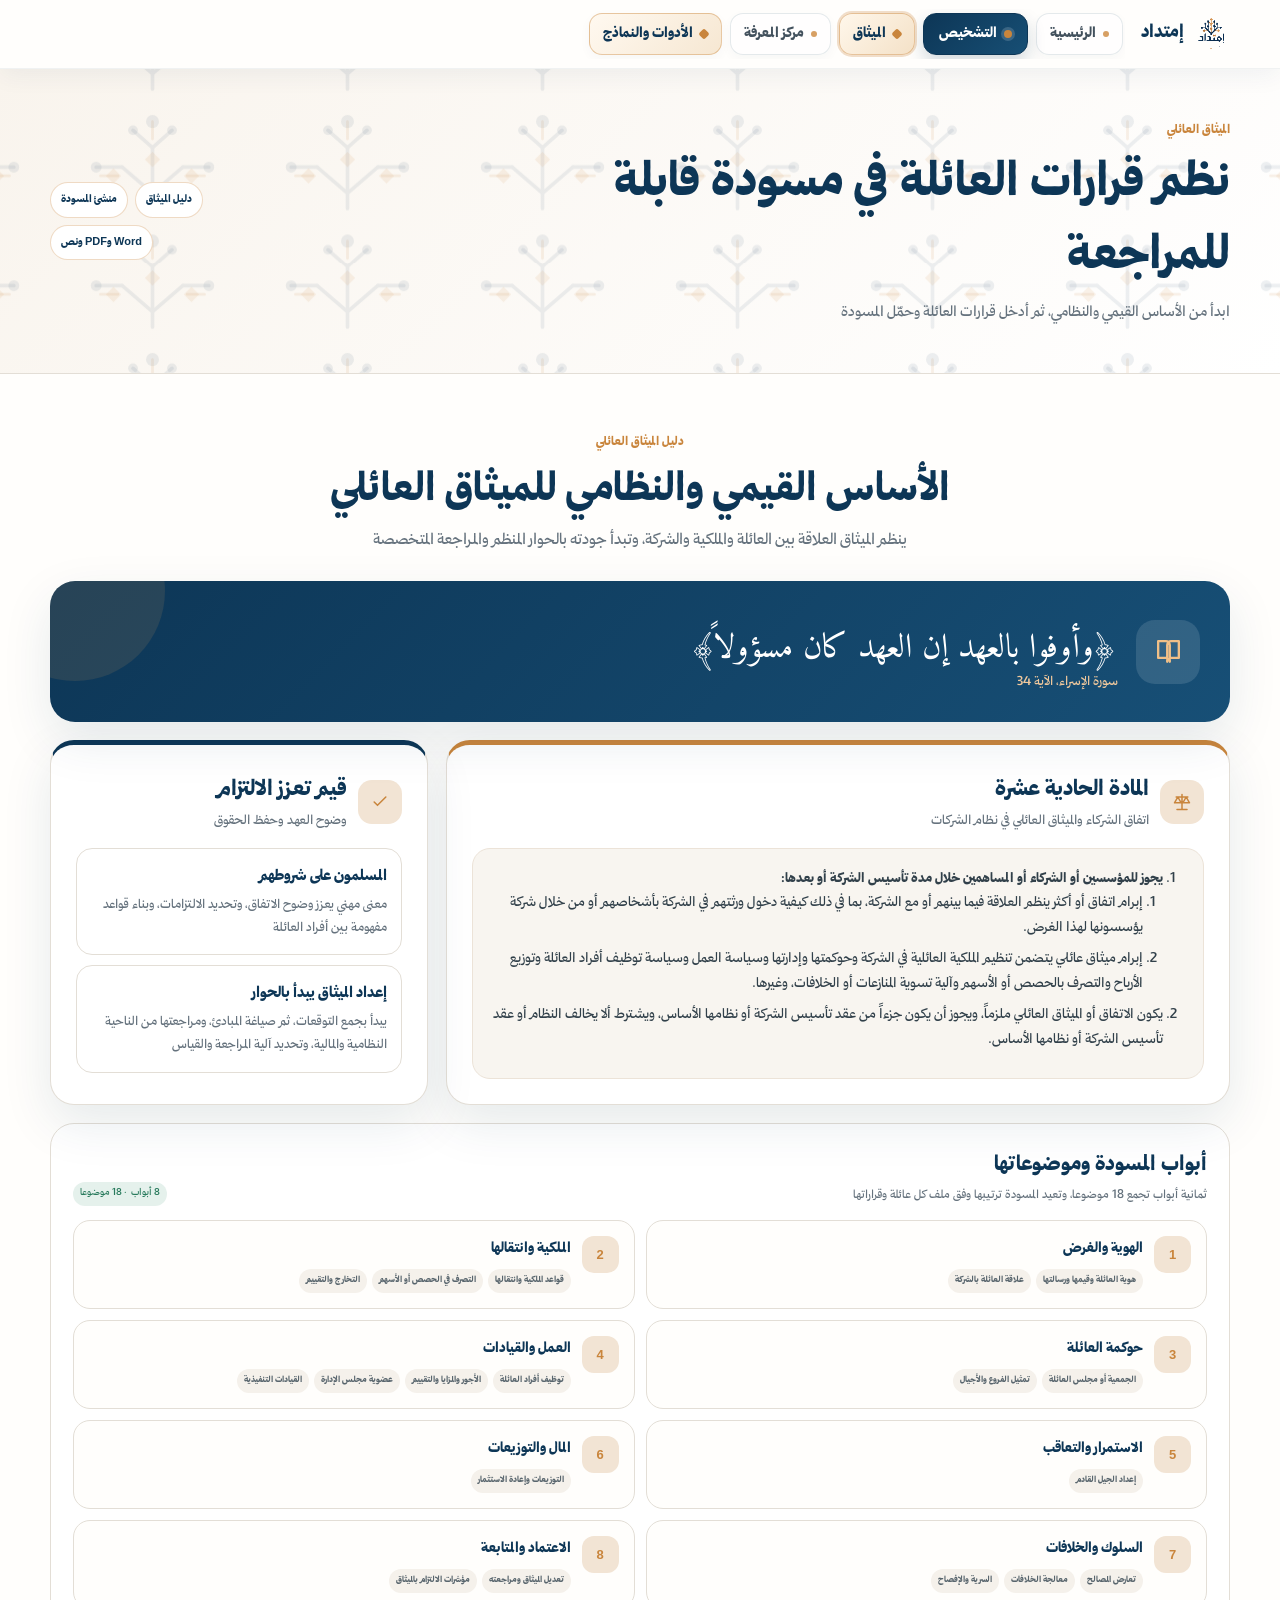
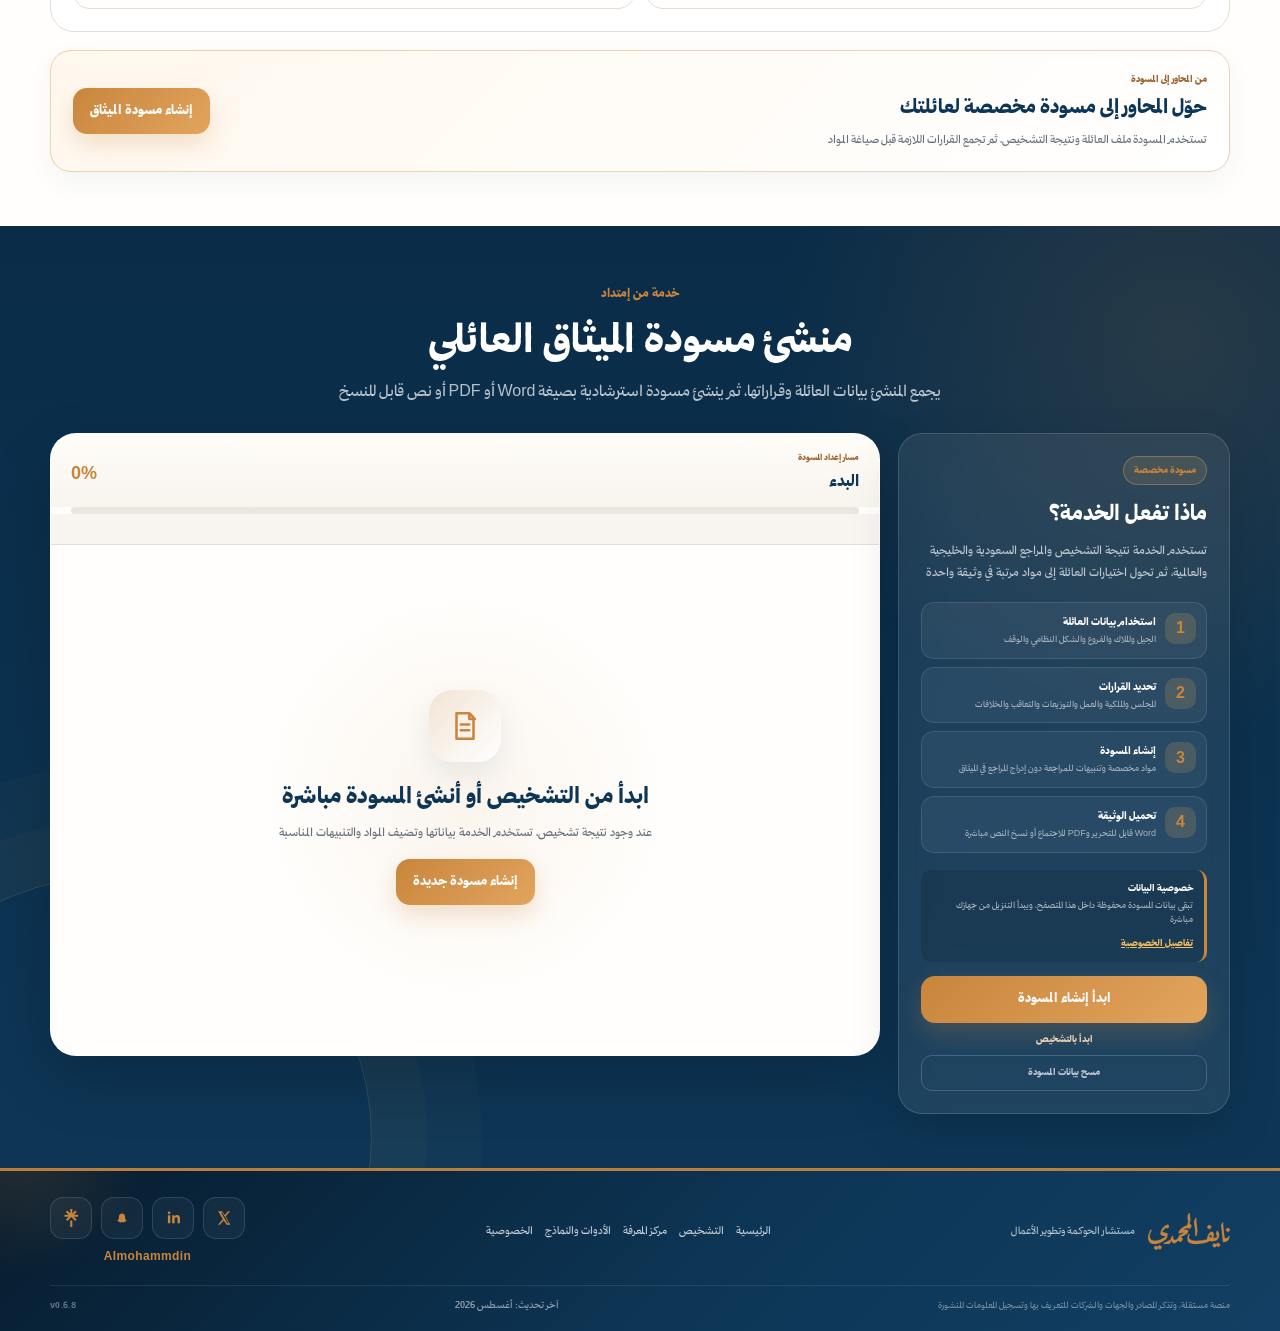
==== commit 7ad9df09: "Release Emtidad v0.6.8 knowledge navigation and PDF" ====
--- a/charter.html
+++ b/charter.html
@@ -10,20 +10,20 @@
 <meta property="og:description" content="تعرف على أساس الميثاق، ثم أنشئ مسودة مخصصة قابلة للمراجعة والتحميل.">
 <meta property="og:type" content="website">
 <meta property="og:url" content="https://almohammdin.github.io/emtidad/charter.html">
-<meta property="og:image" content="https://almohammdin.github.io/emtidad/assets/images/emtidad-social-preview.png?v=0.6.7">
+<meta property="og:image" content="https://almohammdin.github.io/emtidad/assets/images/emtidad-social-preview.png?v=0.6.8">
 <meta name="twitter:card" content="summary_large_image">
 <link rel="canonical" href="https://almohammdin.github.io/emtidad/charter.html">
 <link rel="preload" href="assets/fonts/TheYearofHandicrafts-Black.woff2" as="font" type="font/woff2" crossorigin>
 <link rel="preconnect" href="https://fonts.googleapis.com">
 <link rel="preconnect" href="https://fonts.gstatic.com" crossorigin>
 <link href="https://fonts.googleapis.com/css2?family=Amiri+Quran&display=swap" rel="stylesheet">
-<link rel="icon" type="image/png" href="assets/images/favicon.png?v=0.6.7">
-<link rel="stylesheet" href="assets/css/style.css?v=0.6.7">
+<link rel="icon" type="image/png" href="assets/images/favicon.png?v=0.6.8">
+<link rel="stylesheet" href="assets/css/style.css?v=0.6.8">
 <script type="application/ld+json">{"@context":"https://schema.org","@type":"WebApplication","name":"منشئ مسودة الميثاق العائلي من إمتداد","url":"https://almohammdin.github.io/emtidad/charter.html#charter-builder","applicationCategory":"BusinessApplication","operatingSystem":"Any","inLanguage":"ar","description":"منشئ مسودة ميثاق عائلي مخصصة وقابلة للتحميل والمراجعة.","featureList":["إنشاء مسودة مخصصة","التحميل بصيغة Word","التحميل بصيغة PDF","نسخ النص"]}</script>
 </head>
 <body data-page="charter">
 <a class="skip-link" href="#mainContent">انتقل إلى المحتوى</a>
-<nav class="top-nav" aria-label="التنقل الرئيسي"><div class="container nav-inner"><a class="site-brand" href="index.html" aria-label="إمتداد - الرئيسية"><img src="assets/images/favicon.png" width="42" height="42" alt=""><span>إمتداد</span></a><button class="nav-menu-toggle" id="navMenuToggle" type="button" aria-expanded="false" aria-controls="siteNav"><span></span><span></span><span></span><b>القائمة</b></button><div class="nav-links" id="siteNav"><a data-nav="home" href="index.html">الرئيسية</a><a class="nav-diagnostic" data-nav="diagnostic" href="diagnostic.html">التشخيص</a><a class="nav-charter-service" data-nav="charter" href="charter.html">الميثاق</a><a data-nav="knowledge" href="knowledge.html">المعرفة</a><a class="nav-featured" data-nav="resources" href="resources.html">الأدوات والنماذج</a></div></div></nav>
+<nav class="top-nav" aria-label="التنقل الرئيسي"><div class="container nav-inner"><a class="site-brand" href="index.html" aria-label="إمتداد - الرئيسية"><img src="assets/images/favicon.png" width="42" height="42" alt=""><span>إمتداد</span></a><button class="nav-menu-toggle" id="navMenuToggle" type="button" aria-expanded="false" aria-controls="siteNav"><span></span><span></span><span></span><b>القائمة</b></button><div class="nav-links" id="siteNav"><a data-nav="home" href="index.html">الرئيسية</a><a class="nav-diagnostic" data-nav="diagnostic" href="diagnostic.html">التشخيص</a><a class="nav-charter-service" data-nav="charter" href="charter.html">الميثاق</a><a data-nav="knowledge" href="knowledge.html">مركز المعرفة</a><a class="nav-featured" data-nav="resources" href="resources.html">الأدوات والنماذج</a></div></div></nav>
 
 <main id="mainContent">
  <header class="page-hero"><div class="container page-hero-inner"><div><span class="eyebrow">الميثاق العائلي</span><h1>نظم قرارات العائلة في مسودة قابلة للمراجعة</h1><p>ابدأ من الأساس القيمي والنظامي، ثم أدخل قرارات العائلة وحمّل المسودة</p></div><div class="page-hero-meta"><a href="#charter-guide">دليل الميثاق</a><a href="#charter-builder">منشئ المسودة</a><span>Word وPDF ونص</span></div></div></header>
@@ -57,11 +57,11 @@
  </div></section>
 </main>
 
-<footer class="footer-wrap"><div class="container footer-shell"><div class="footer-main"><div class="footer-brand"><span class="naif-mark" role="img" aria-label="شعار نايف المحمدي"></span><div class="footer-copy"><p>مستشار الحوكمة وتطوير الأعمال</p></div></div><div class="footer-nav"><a href="index.html">الرئيسية</a><a href="diagnostic.html">التشخيص</a><a href="knowledge.html">المعرفة</a><a href="resources.html">الأدوات والنماذج</a><a href="privacy.html">الخصوصية</a></div><a class="social-handle" href="https://linktr.ee/almohammdin" target="_blank" rel="noopener">Almohammdin</a></div><div class="footer-bottom"><span class="independent-note">منصة مستقلة، وتذكر المصادر والجهات والشركات للتعريف بها وتسجيل المعلومات المنشورة</span><span class="footer-update">آخر تحديث: أغسطس 2026</span><span class="footer-version">v0.6.7</span></div></div></footer>
+<footer class="footer-wrap"><div class="container footer-shell"><div class="footer-main"><div class="footer-brand"><span class="naif-mark" role="img" aria-label="شعار نايف المحمدي"></span><div class="footer-copy"><p>مستشار الحوكمة وتطوير الأعمال</p></div></div><div class="footer-nav"><a href="index.html">الرئيسية</a><a href="diagnostic.html">التشخيص</a><a href="knowledge.html">مركز المعرفة</a><a href="resources.html">الأدوات والنماذج</a><a href="privacy.html">الخصوصية</a></div><a class="social-handle" href="https://linktr.ee/almohammdin" target="_blank" rel="noopener">Almohammdin</a></div><div class="footer-bottom"><span class="independent-note">منصة مستقلة، وتذكر المصادر والجهات والشركات للتعريف بها وتسجيل المعلومات المنشورة</span><span class="footer-update">آخر تحديث: أغسطس 2026</span><span class="footer-version">v0.6.8</span></div></div></footer>
 <div class="toast" id="toast" hidden></div>
 <button class="back-to-top" id="backToTop" type="button" aria-label="العودة إلى أعلى الصفحة">↑</button>
-<script src="assets/js/shell.js?v=0.6.7" defer></script>
-<script src="assets/js/app.js?v=0.6.7" defer></script>
-<script src="assets/js/charter-builder.js?v=0.6.7" defer></script>
+<script src="assets/js/shell.js?v=0.6.8" defer></script>
+<script src="assets/js/app.js?v=0.6.8" defer></script>
+<script src="assets/js/charter-builder.js?v=0.6.8" defer></script>
 </body>
 </html>
--- a/assets/css/style.css
+++ b/assets/css/style.css
@@ -1008,7 +1008,7 @@
 }
 @media(max-width:390px){.panel-actions .btn{min-width:108px}}
 
-/* v0.6.7 lighter copy, interactive need signals and featured knowledge */
+/* v0.6.8 lighter copy, interactive need signals and featured knowledge */
 .compact-head{margin-bottom:24px}
 .persuasion-points{margin:0;padding:0;list-style:none}
 .persuasion-points li{display:grid;grid-template-columns:32px 1fr;gap:10px;align-items:center;min-height:62px;padding:10px 12px;border:1px solid #E7DED3;border-radius:15px;background:#fff;color:#334651}
@@ -1046,7 +1046,7 @@
 .case-source-link{border-top:1px dashed var(--line);margin-top:13px;padding-top:11px!important}
 @media(max-width:720px){.knowledge-grid{grid-template-columns:1fr}.knowledge-card.has-video,.case-card.featured,.case-card.has-media{grid-column:auto}.knowledge-card.has-video{padding:17px}.knowledge-card.has-video h3{font-size:20px}.case-media{padding:14px}.case-media>h4{font-size:19px}.case-media-meta{align-items:flex-start;flex-direction:column}.persuasion-points li{min-height:58px}}
 
-/* v0.6.7 clean logo field and relocated brand pattern */
+/* v0.6.8 clean logo field and relocated brand pattern */
 .home-hero:before{
  background-image:url('../images/brand-pattern.svg'),url('../images/brand-pattern.svg')!important;
  background-position:left -110px top 55px,right -110px bottom 35px!important;
@@ -1069,7 +1069,7 @@
  .home-hero .logo-stage{width:min(330px,88vw)!important;padding:14px 18px!important;border-radius:23px!important}
 }
 
-/* v0.6.7 unified hero field, balanced knowledge cards and compact video */
+/* v0.6.8 unified hero field, balanced knowledge cards and compact video */
 .home-hero{
  background:#F7F5F1!important
 }
@@ -1136,7 +1136,7 @@
  .case-companion{grid-column:auto}
 }
 
-/* v0.6.7 structured MASIC case */
+/* v0.6.8 structured MASIC case */
 .case-card.has-media{
  display:block;
  padding:20px;
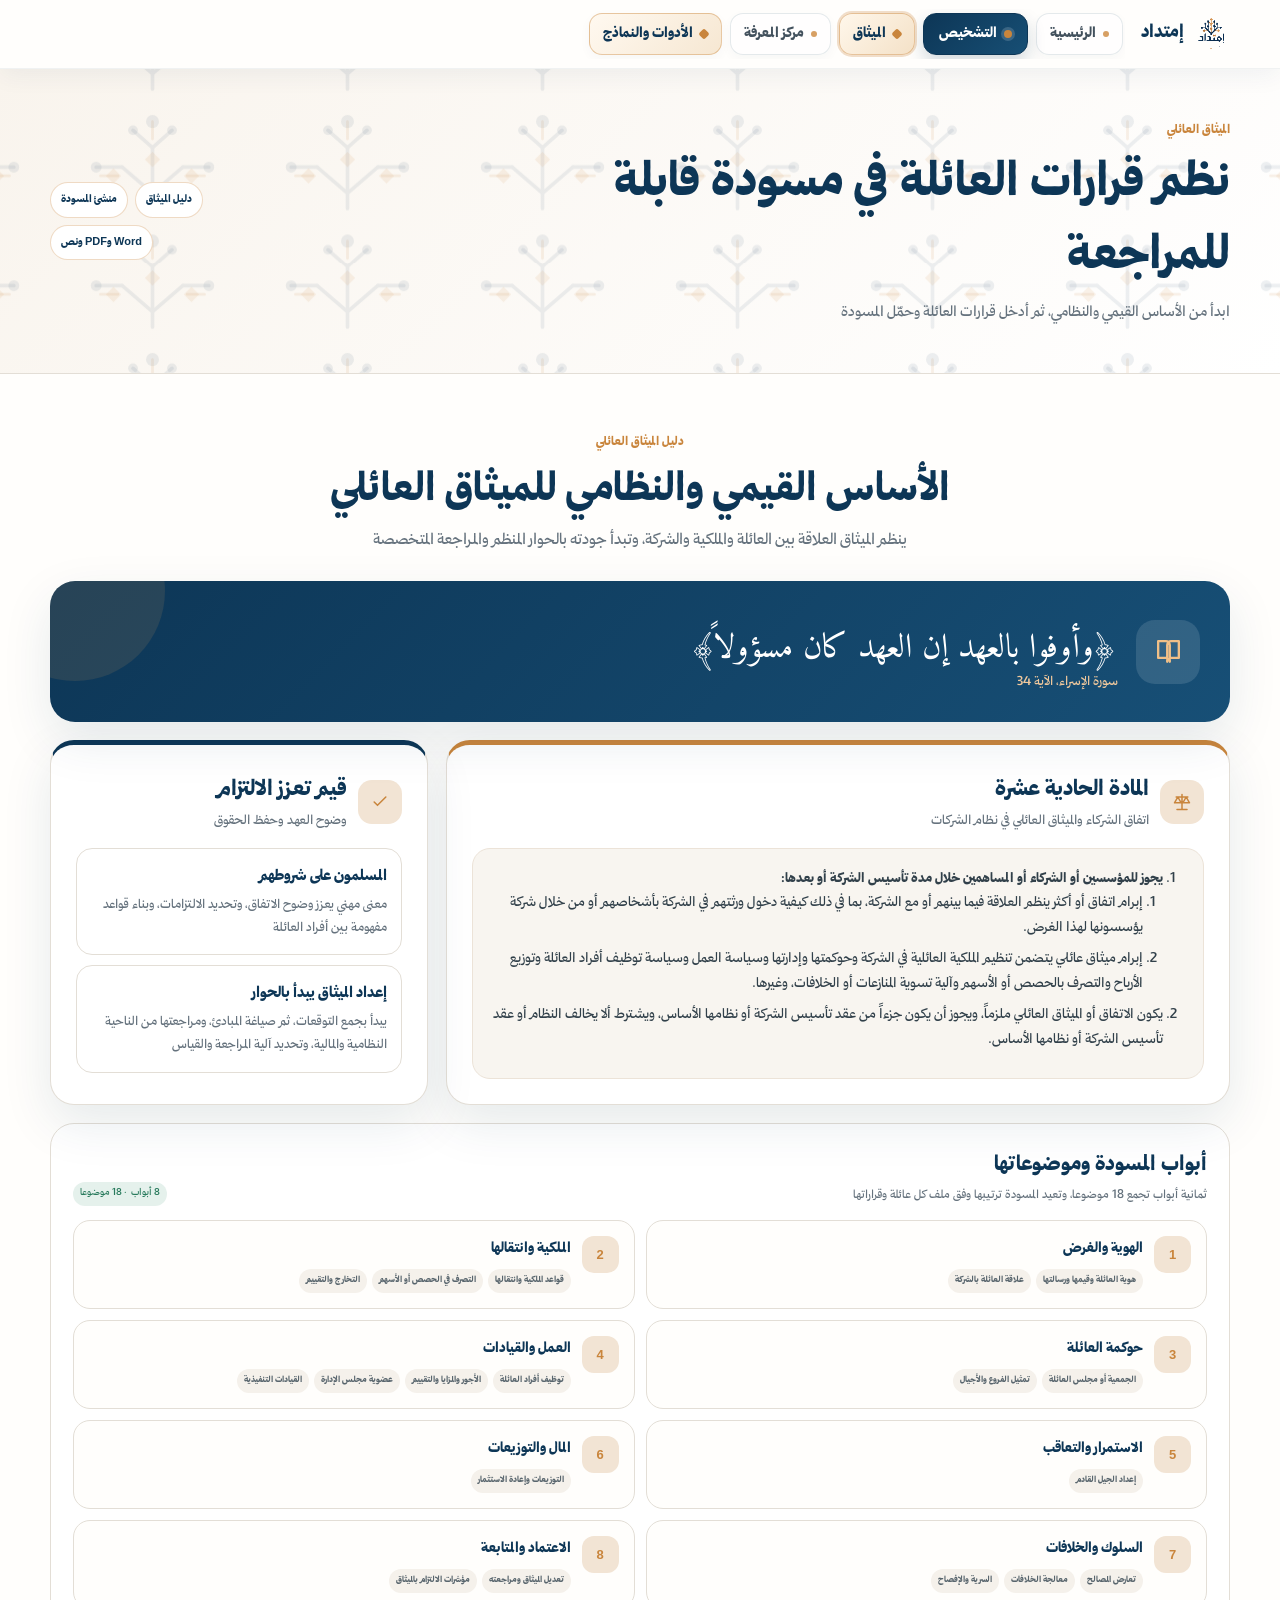
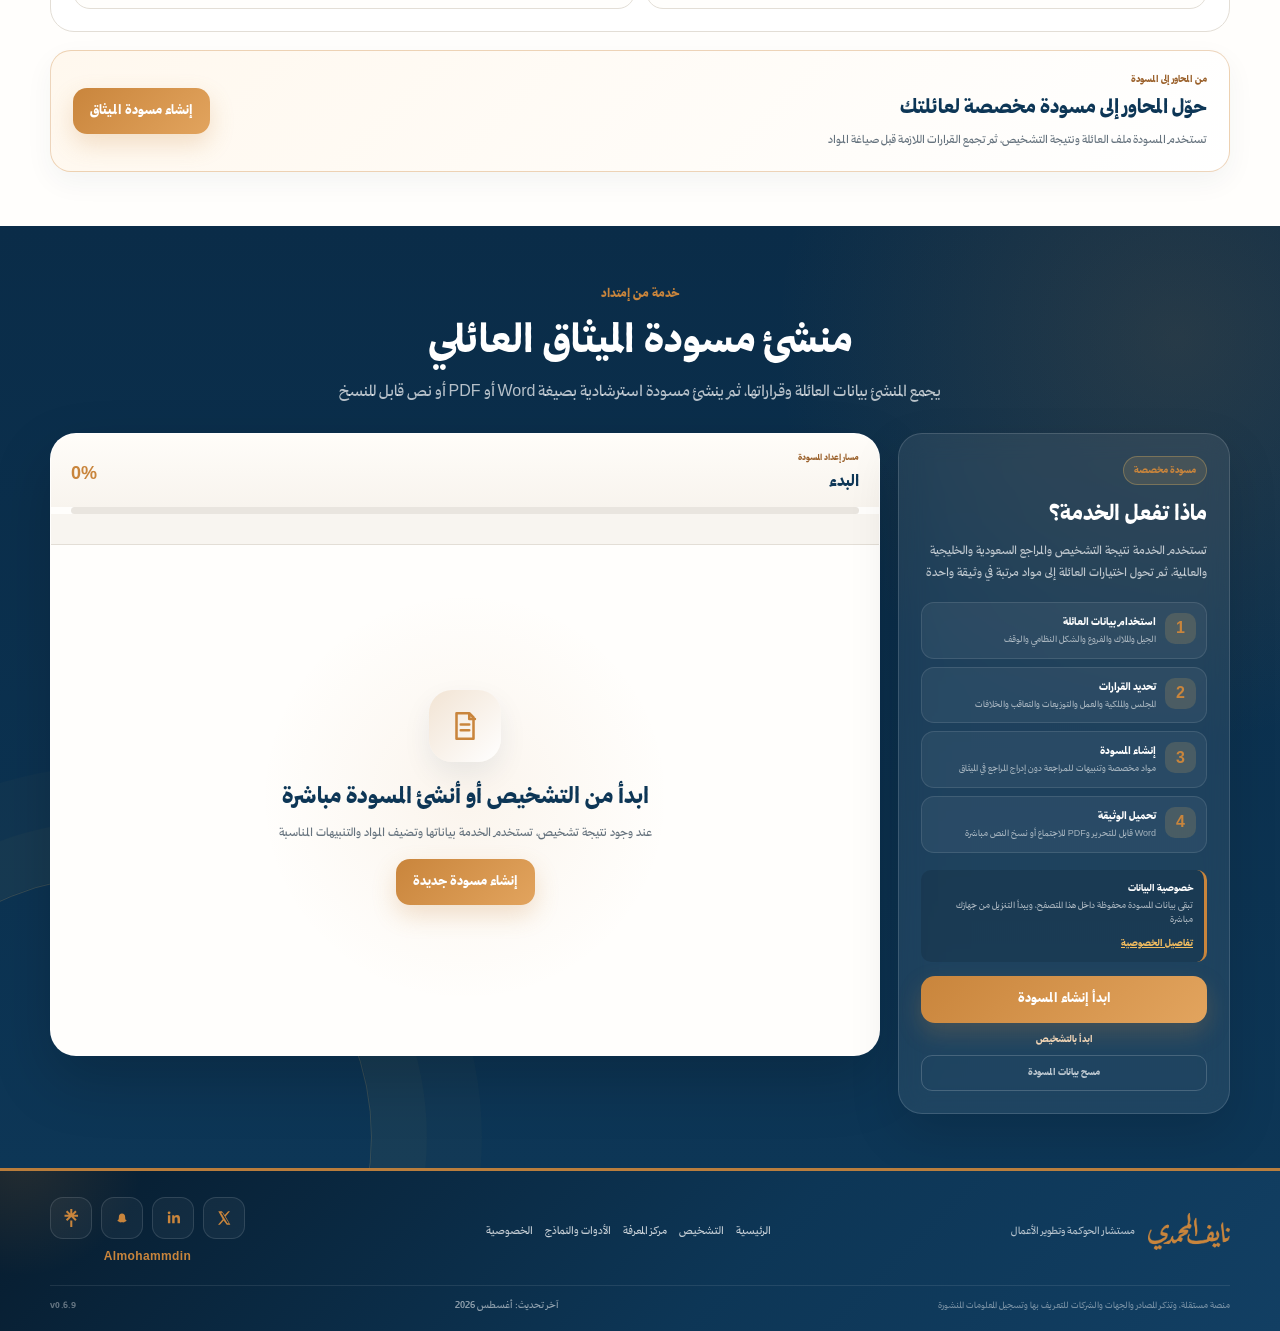
==== commit f552dd35: "Release Emtidad v0.6.9 diagnostic result integrity" ====
--- a/charter.html
+++ b/charter.html
@@ -10,15 +10,15 @@
 <meta property="og:description" content="تعرف على أساس الميثاق، ثم أنشئ مسودة مخصصة قابلة للمراجعة والتحميل.">
 <meta property="og:type" content="website">
 <meta property="og:url" content="https://almohammdin.github.io/emtidad/charter.html">
-<meta property="og:image" content="https://almohammdin.github.io/emtidad/assets/images/emtidad-social-preview.png?v=0.6.8">
+<meta property="og:image" content="https://almohammdin.github.io/emtidad/assets/images/emtidad-social-preview.png?v=0.6.9">
 <meta name="twitter:card" content="summary_large_image">
 <link rel="canonical" href="https://almohammdin.github.io/emtidad/charter.html">
 <link rel="preload" href="assets/fonts/TheYearofHandicrafts-Black.woff2" as="font" type="font/woff2" crossorigin>
 <link rel="preconnect" href="https://fonts.googleapis.com">
 <link rel="preconnect" href="https://fonts.gstatic.com" crossorigin>
 <link href="https://fonts.googleapis.com/css2?family=Amiri+Quran&display=swap" rel="stylesheet">
-<link rel="icon" type="image/png" href="assets/images/favicon.png?v=0.6.8">
-<link rel="stylesheet" href="assets/css/style.css?v=0.6.8">
+<link rel="icon" type="image/png" href="assets/images/favicon.png?v=0.6.9">
+<link rel="stylesheet" href="assets/css/style.css?v=0.6.9">
 <script type="application/ld+json">{"@context":"https://schema.org","@type":"WebApplication","name":"منشئ مسودة الميثاق العائلي من إمتداد","url":"https://almohammdin.github.io/emtidad/charter.html#charter-builder","applicationCategory":"BusinessApplication","operatingSystem":"Any","inLanguage":"ar","description":"منشئ مسودة ميثاق عائلي مخصصة وقابلة للتحميل والمراجعة.","featureList":["إنشاء مسودة مخصصة","التحميل بصيغة Word","التحميل بصيغة PDF","نسخ النص"]}</script>
 </head>
 <body data-page="charter">
@@ -57,11 +57,11 @@
  </div></section>
 </main>
 
-<footer class="footer-wrap"><div class="container footer-shell"><div class="footer-main"><div class="footer-brand"><span class="naif-mark" role="img" aria-label="شعار نايف المحمدي"></span><div class="footer-copy"><p>مستشار الحوكمة وتطوير الأعمال</p></div></div><div class="footer-nav"><a href="index.html">الرئيسية</a><a href="diagnostic.html">التشخيص</a><a href="knowledge.html">مركز المعرفة</a><a href="resources.html">الأدوات والنماذج</a><a href="privacy.html">الخصوصية</a></div><a class="social-handle" href="https://linktr.ee/almohammdin" target="_blank" rel="noopener">Almohammdin</a></div><div class="footer-bottom"><span class="independent-note">منصة مستقلة، وتذكر المصادر والجهات والشركات للتعريف بها وتسجيل المعلومات المنشورة</span><span class="footer-update">آخر تحديث: أغسطس 2026</span><span class="footer-version">v0.6.8</span></div></div></footer>
+<footer class="footer-wrap"><div class="container footer-shell"><div class="footer-main"><div class="footer-brand"><span class="naif-mark" role="img" aria-label="شعار نايف المحمدي"></span><div class="footer-copy"><p>مستشار الحوكمة وتطوير الأعمال</p></div></div><div class="footer-nav"><a href="index.html">الرئيسية</a><a href="diagnostic.html">التشخيص</a><a href="knowledge.html">مركز المعرفة</a><a href="resources.html">الأدوات والنماذج</a><a href="privacy.html">الخصوصية</a></div><a class="social-handle" href="https://linktr.ee/almohammdin" target="_blank" rel="noopener">Almohammdin</a></div><div class="footer-bottom"><span class="independent-note">منصة مستقلة، وتذكر المصادر والجهات والشركات للتعريف بها وتسجيل المعلومات المنشورة</span><span class="footer-update">آخر تحديث: أغسطس 2026</span><span class="footer-version">v0.6.9</span></div></div></footer>
 <div class="toast" id="toast" hidden></div>
 <button class="back-to-top" id="backToTop" type="button" aria-label="العودة إلى أعلى الصفحة">↑</button>
-<script src="assets/js/shell.js?v=0.6.8" defer></script>
-<script src="assets/js/app.js?v=0.6.8" defer></script>
-<script src="assets/js/charter-builder.js?v=0.6.8" defer></script>
+<script src="assets/js/shell.js?v=0.6.9" defer></script>
+<script src="assets/js/app.js?v=0.6.9" defer></script>
+<script src="assets/js/charter-builder.js?v=0.6.9" defer></script>
 </body>
 </html>
--- a/assets/css/style.css
+++ b/assets/css/style.css
@@ -47,23 +47,32 @@
 .diagnostic-wrap{background:#fff;border:1px solid rgba(13,54,86,.10);border-radius:28px;box-shadow:var(--shadow);overflow:hidden}.diag-head{padding:24px;background:linear-gradient(135deg,var(--navy3),var(--navy2));color:#fff;position:relative}.diag-head:after{content:"";position:absolute;inset:0;background:url('../images/brand-pattern.svg') center/430px no-repeat;opacity:.25}.diag-head>*{position:relative;z-index:1}.diag-head h2{margin:0 0 6px;font-size:30px}.diag-head p{margin:0;color:rgba(255,255,255,.74)}
 .progress-shell{padding:20px 22px;border-bottom:1px solid var(--line);background:#FBFAF8}.progress-meta{display:flex;justify-content:space-between;gap:12px;color:#64717A;font-size:12px}.progress-track{height:9px;border-radius:999px;background:#E7E5E0;overflow:hidden;margin-top:10px}.progress-fill{height:100%;width:0;background:linear-gradient(90deg,var(--gold),var(--gold2),var(--navy2));border-radius:inherit;transition:.3s}.step-tabs{display:flex;gap:7px;overflow:auto;padding-bottom:4px;margin-top:13px}.step-tab{min-width:max-content;border:1px solid var(--line);background:#fff;color:#63707A;border-radius:12px;padding:8px 11px;font-weight:700;font-size:12px}.step-tab.active{background:var(--navy);color:#fff;border-color:var(--navy)}.step-tab.done{background:#ECF6F1;color:var(--green);border-color:#CBE4D9}
 .diag-panel{padding:24px}.panel-title{display:flex;align-items:center;gap:13px;margin-bottom:18px}.panel-title h3{margin:0;color:var(--navy);font-size:24px}.panel-title p{margin:2px 0 0;color:var(--muted);font-size:13px}.form-grid{display:grid;grid-template-columns:repeat(3,1fr);gap:13px}.form-group label{display:block;font-weight:700;color:#3D4B55;font-size:12px;margin-bottom:5px}.form-group select,.form-group input{width:100%;height:47px;border:1px solid var(--line);border-radius:13px;padding:0 12px;background:#fff;outline:none}.form-group select:focus,.form-group input:focus{border-color:var(--gold);box-shadow:0 0 0 3px rgba(201,133,60,.10)}
-.question-stack{display:grid;gap:14px}.question-card{border:1px solid var(--line);border-radius:19px;padding:17px;background:#FFFEFC}.question-head{display:grid;grid-template-columns:42px 1fr;gap:12px}.q-number{width:42px;height:42px;border-radius:14px;background:#F2E4D4;color:var(--gold);display:flex;align-items:center;justify-content:center;font-weight:900;line-height:1}.question-head h4{margin:0;color:var(--navy);font-size:16px}.question-head p{margin:4px 0 0;color:var(--muted);font-size:12px}.answers{display:grid;grid-template-columns:repeat(6,1fr);gap:7px;margin-top:13px}.answer{border:1px solid var(--line);border-radius:11px;background:#fff;color:#5B6770;padding:9px 7px;font-size:10.5px;font-weight:700}.answer:hover{border-color:var(--gold)}.answer.selected{background:var(--navy);border-color:var(--navy);color:#fff}.axis-note{background:#F7F2EB;border:1px solid #EADBCB;border-radius:16px;padding:13px 15px;color:#67594B;font-size:12px;margin-bottom:15px}
+.question-stack{display:grid;gap:14px}.question-card{border:1px solid var(--line);border-radius:19px;padding:17px;background:#FFFEFC}.question-head{display:grid;grid-template-columns:42px 1fr;gap:12px}.q-number{width:42px;height:42px;border-radius:14px;background:#F2E4D4;color:var(--gold);display:flex;align-items:center;justify-content:center;font-weight:900;line-height:1}.question-head h4{margin:0;color:var(--navy);font-size:16px}.question-head p{margin:4px 0 0;color:var(--muted);font-size:12px}
+.answers{display:grid;grid-template-columns:minmax(0,1fr) 118px;gap:13px;margin-top:13px;align-items:stretch}.answer-scale{display:grid;grid-template-columns:repeat(5,minmax(0,1fr));gap:7px}.answer-exception{border-inline-start:1px solid #DED5C9;padding-inline-start:13px;display:grid}
+.answer{border:1px solid var(--line);border-radius:11px;background:#fff;color:#5B6770;padding:9px 7px;font-size:10.5px;font-weight:700}.answer:hover{border-color:var(--gold)}
+.answer.selected{background:var(--navy);border-color:var(--navy);color:#fff}.answer-exception .answer{border-style:dashed;background:#F8F4EE}.answer-exception .answer.selected{border-style:solid;background:var(--navy)}
+.axis-note,.profile-adaptive-note{background:#F7F2EB;border:1px solid #EADBCB;border-radius:16px;padding:13px 15px;color:#67594B;font-size:12px;margin-bottom:15px}.profile-adaptive-note{margin:14px 0 0}
 .panel-actions{display:flex;justify-content:space-between;align-items:center;gap:10px;margin-top:22px}.silent-save{font-size:11px;color:#89939B}.result-shell{display:grid;gap:15px}.result-summary{display:grid;grid-template-columns:180px 1fr;gap:23px;align-items:center;background:linear-gradient(135deg,#F9F4ED,#fff);border:1px solid var(--line);border-radius:22px;padding:22px}.score-ring{width:160px;height:160px;border-radius:50%;display:grid;place-items:center;background:conic-gradient(var(--gold) calc(var(--score)*1%),#E8E5DF 0);position:relative}.score-ring:before{content:"";position:absolute;inset:13px;border-radius:50%;background:#fff}.score-ring div{position:relative;z-index:1;text-align:center}.score-ring strong{display:block;color:var(--navy);font-size:37px;line-height:1}.score-ring span{font-size:11px;color:var(--muted)}.result-summary h3{margin:0 0 6px;color:var(--navy);font-size:29px}.result-summary p{margin:0;color:var(--muted)}.result-kpis{display:grid;grid-template-columns:repeat(3,1fr);gap:10px;margin-top:14px}.result-kpi{background:#fff;border:1px solid var(--line);border-radius:14px;padding:11px}.result-kpi small{display:block;color:#8A949C}.result-kpi strong{color:var(--navy)}
-.axis-results{display:grid;grid-template-columns:repeat(2,1fr);gap:11px}.axis-result{border:1px solid var(--line);border-radius:17px;padding:14px;background:#fff}.axis-result-head{display:flex;justify-content:space-between;gap:8px;align-items:center}.axis-result h4{margin:0;color:var(--navy)}.axis-result strong{color:var(--gold)}.bar{height:8px;background:#ECEAE6;border-radius:999px;overflow:hidden;margin-top:9px}.bar span{display:block;height:100%;background:linear-gradient(90deg,var(--gold),var(--navy2));border-radius:inherit}.result-grid{display:grid;grid-template-columns:repeat(2,1fr);gap:13px}.result-card{border:1px solid var(--line);border-radius:20px;padding:18px;background:#fff}.result-card h3{margin:0 0 12px;color:var(--navy);font-size:20px}.priority-list,.doc-list,.risk-list{display:grid;gap:9px}.result-item{display:grid;grid-template-columns:38px 1fr;gap:10px;align-items:start}.result-index{width:38px;height:38px;border-radius:12px;background:#F2E4D4;color:var(--gold);display:flex;align-items:center;justify-content:center;font-weight:900;line-height:1}.result-item strong{display:block;color:#293742;font-size:13px}.result-item span{display:block;color:var(--muted);font-size:11px;margin-top:2px}.result-footer{display:flex;justify-content:space-between;align-items:center;gap:12px;padding:16px 18px;background:#F7F3ED;border-radius:18px;border:1px solid #E9DFD3}.result-footer h3{margin:0 0 3px;color:var(--navy)}.result-footer p{margin:0;color:var(--muted);font-size:12px}.result-actions{display:flex;gap:8px;flex-wrap:wrap}
+.axis-results{display:grid;grid-template-columns:repeat(2,1fr);gap:11px}.axis-result{border:1px solid var(--line);border-radius:17px;padding:14px;background:#fff}.axis-result-head{display:flex;justify-content:space-between;gap:8px;align-items:center}.axis-result h4{margin:0;color:var(--navy)}.axis-result strong{color:var(--gold)}.bar{height:8px;background:#ECEAE6;border-radius:999px;overflow:hidden;margin-top:9px}.bar span{display:block;height:100%;background:linear-gradient(90deg,var(--gold),var(--navy2));border-radius:inherit}.result-grid{display:grid;grid-template-columns:repeat(2,1fr);gap:13px}.result-card{border:1px solid var(--line);border-radius:20px;padding:18px;background:#fff}.result-card h3{margin:0 0 12px;color:var(--navy);font-size:20px}.priority-list,.doc-list,.risk-list{display:grid;gap:9px}.result-item{display:grid;grid-template-columns:38px 1fr;gap:10px;align-items:start}.result-index{width:38px;height:38px;border-radius:12px;background:#F2E4D4;color:var(--gold);display:flex;align-items:center;justify-content:center;font-weight:900;line-height:1}.result-item strong{display:block;color:#293742;font-size:13px}
+.result-item span{display:block;color:var(--muted);font-size:11px;margin-top:2px}.result-empty{padding:14px;border-radius:14px;background:#F5F8F6;border:1px solid #DDE9E1}.result-empty strong,.result-empty span{display:block}.result-empty strong{color:var(--navy);font-size:13px}.result-empty span{color:var(--muted);font-size:11px;margin-top:4px}.result-footer{display:flex;justify-content:space-between;align-items:center;gap:12px;padding:16px 18px;background:#F7F3ED;border-radius:18px;border:1px solid #E9DFD3}.result-footer h3{margin:0 0 3px;color:var(--navy)}.result-footer p{margin:0;color:var(--muted);font-size:12px}.result-actions{display:flex;gap:8px;flex-wrap:wrap}
 .method-card{margin-top:15px;background:#F7F3ED;border:1px solid #E9DFD3;border-radius:17px;padding:14px;font-size:12px;color:#635647}.method-card strong{color:var(--navy)}
 .centers-grid{display:grid;grid-template-columns:repeat(3,1fr);gap:13px}.center-card{border:1px solid var(--line);border-radius:19px;padding:17px;background:#fff}.center-card h3{margin:8px 0 5px;color:var(--navy);font-size:17px}.center-card p{margin:0;color:var(--muted);font-size:12px}.center-card a{display:inline-flex;align-items:center;gap:5px;margin-top:11px;color:var(--navy);font-weight:800;font-size:11px;text-decoration:none}
 .footer-wrap{background:var(--navy3);color:#fff;padding:34px 0 24px}.footer-grid{display:grid;grid-template-columns:170px 1fr auto;gap:22px;align-items:center}.footer-copy strong{display:block;font-size:16px}.footer-copy p{margin:5px 0 0;color:rgba(255,255,255,.68);font-size:12px}.footer-version{color:#E7B276;font-weight:800}.footer-links{display:flex;justify-content:center;gap:9px;flex-wrap:wrap;margin-top:20px}.footer-links a{color:#D6DEE5;text-decoration:none;font-size:12px}.independent-note{text-align:center;margin-top:16px;padding-top:14px;border-top:1px solid rgba(255,255,255,.1);color:rgba(255,255,255,.52);font-size:10px}
 .modal{position:fixed;inset:0;z-index:80;background:rgba(5,18,30,.62);display:grid;place-items:center;padding:18px}.modal[hidden]{display:none}.modal-card{width:min(760px,100%);max-height:88vh;overflow:auto;background:#fff;border-radius:24px;padding:23px;box-shadow:0 30px 80px rgba(0,0,0,.25)}.modal-head{display:flex;justify-content:space-between;gap:12px;align-items:start}.modal-head h3{margin:0;color:var(--navy);font-size:25px}.modal-close{width:38px;height:38px;border-radius:12px;border:1px solid var(--line);background:#fff;font-size:22px}.modal-body{color:#47545E}.modal-body h4{color:var(--navy);margin:18px 0 6px}.modal-body ul{padding-right:20px}.modal-body a{color:var(--navy);font-weight:800}
 .toast{position:fixed;bottom:20px;left:20px;z-index:90;background:var(--navy3);color:#fff;padding:11px 15px;border-radius:13px;box-shadow:var(--shadow);font-size:12px}.toast[hidden]{display:none}
 [hidden]{display:none!important}
-@media(max-width:980px){.stats-grid,.axis-preview,.tools-grid{grid-template-columns:repeat(2,1fr)}.knowledge-grid,.case-grid,.centers-grid{grid-template-columns:repeat(2,1fr)}.legal-grid{grid-template-columns:1fr}.answers{grid-template-columns:repeat(3,1fr)}.form-grid{grid-template-columns:repeat(2,1fr)}}
-@media(max-width:720px){.nav-links{display:none}.nav-inner{min-height:62px}.hero{padding-top:36px}.platform-logo{width:min(330px,92vw)}.platform-tagline{font-size:15px}.hero h1{font-size:34px}.hero p{font-size:14px}.how-grid,.stats-grid,.axis-preview,.knowledge-grid,.case-grid,.tools-grid,.centers-grid,.form-grid,.axis-results,.result-grid{grid-template-columns:1fr}.knowledge-controls{grid-template-columns:1fr}.how-card{grid-template-columns:46px 1fr}.how-number{width:46px;height:46px}.diag-panel{padding:17px}.answers{grid-template-columns:repeat(2,1fr)}.result-summary{grid-template-columns:1fr;text-align:center}.score-ring{margin:auto}.result-kpis{grid-template-columns:1fr}.result-footer,.footer-grid{display:flex;flex-direction:column;text-align:center}.panel-actions{flex-wrap:wrap}.panel-actions .btn{flex:1}.question-head{grid-template-columns:38px 1fr}.q-number{width:38px;height:38px}.section{padding:42px 0}}
-@media print{@page{size:A4;margin:10mm}body{background:#fff}.top-nav,.hero,.section:not(#diagnostic),.diag-head,.progress-shell,.panel-actions,.result-footer,.footer-wrap,.toast{display:none!important}.section#diagnostic{padding:0}.container{width:100%}.diagnostic-wrap{border:0;box-shadow:none}.diag-panel{padding:0}.result-summary{grid-template-columns:120px 1fr;padding:12px}.score-ring{width:110px;height:110px}.score-ring strong{font-size:28px}.axis-results{grid-template-columns:repeat(2,1fr)}.result-grid{grid-template-columns:repeat(2,1fr)}.result-card{padding:11px}.result-shell{gap:8px}.result-summary h3{font-size:21px}.result-kpis{margin-top:8px}.method-card{font-size:10px;padding:8px}.axis-result{padding:9px}.result-item{grid-template-columns:30px 1fr}.result-index{width:30px;height:30px}.result-item strong{font-size:11px}.result-item span{font-size:9px}}
+@media(max-width:980px){.stats-grid,.axis-preview,.tools-grid{grid-template-columns:repeat(2,1fr)}.knowledge-grid,.case-grid,.centers-grid{grid-template-columns:repeat(2,1fr)}.legal-grid{grid-template-columns:1fr}
+.answers{grid-template-columns:1fr}.answer-scale{grid-template-columns:repeat(3,1fr)}.answer-exception{border-inline-start:0;border-top:1px solid #DED5C9;padding-inline-start:0;padding-top:10px}.answer-exception .answer{width:100%}.form-grid{grid-template-columns:repeat(2,1fr)}}
+@media(max-width:720px){.nav-links{display:none}.nav-inner{min-height:62px}.hero{padding-top:36px}.platform-logo{width:min(330px,92vw)}.platform-tagline{font-size:15px}.hero h1{font-size:34px}.hero p{font-size:14px}.how-grid,.stats-grid,.axis-preview,.knowledge-grid,.case-grid,.tools-grid,.centers-grid,.form-grid,.axis-results,.result-grid{grid-template-columns:1fr}.knowledge-controls{grid-template-columns:1fr}.how-card{grid-template-columns:46px 1fr}.how-number{width:46px;height:46px}.diag-panel{padding:17px}
+.answer-scale{grid-template-columns:repeat(2,1fr)}.result-summary{grid-template-columns:1fr;text-align:center}.score-ring{margin:auto}.result-kpis{grid-template-columns:1fr}.result-footer,.footer-grid{display:flex;flex-direction:column;text-align:center}.panel-actions{flex-wrap:wrap}.panel-actions .btn{flex:1}.question-head{grid-template-columns:38px 1fr}.q-number{width:38px;height:38px}.section{padding:42px 0}}
+@media print{@page{size:A4;margin:10mm}body{background:#fff}.top-nav,.hero,.section:not(#diagnostic),.diag-head,.progress-shell,.panel-actions,.result-footer,.footer-wrap,.toast{display:none!important}.section#diagnostic{padding:0}.container{width:100%}.diagnostic-wrap{border:0;box-shadow:none}.diag-panel{padding:0}.result-summary{grid-template-columns:120px 1fr;padding:12px}.score-ring{width:110px;height:110px}.score-ring strong{font-size:28px}.axis-results{grid-template-columns:repeat(2,1fr)}.result-grid{grid-template-columns:repeat(2,1fr)}.result-card{padding:11px}.result-shell{gap:8px}.result-summary h3{font-size:21px}.result-kpis{margin-top:8px}.method-card{font-size:10px;padding:8px}.axis-result{padding:9px}.result-item{grid-template-columns:30px 1fr}.result-index{width:30px;height:30px}.result-item strong{font-size:11px}
+.result-item span{font-size:9px}}
 
 .friction-grid{display:grid;grid-template-columns:repeat(4,1fr);gap:12px}.friction-card{background:#fff;border:1px solid var(--line);border-radius:18px;padding:16px}.friction-card .icon-box{width:40px;height:40px;border-radius:13px;background:#F2E4D4;color:var(--gold);display:grid;place-items:center}.friction-card h3{margin:9px 0 4px;color:var(--navy);font-size:15px}.friction-card p{margin:0;color:var(--muted);font-size:11.5px}.charter-index{margin-top:18px;background:#fff;border:1px solid var(--line);border-radius:24px;padding:22px}.charter-index-head{display:flex;justify-content:space-between;gap:12px;align-items:end;margin-bottom:14px}.charter-index-head h3{margin:0;color:var(--navy);font-size:22px}.charter-index-head p{margin:0;color:var(--muted);font-size:12px}.charter-index-grid{display:grid;grid-template-columns:repeat(3,1fr);gap:8px}.charter-index-item{display:flex;gap:9px;align-items:center;border:1px solid var(--line);border-radius:13px;padding:9px 11px;background:#FFFEFC;color:#35434E;font-size:11px}.charter-index-item b{width:25px;height:25px;border-radius:9px;background:#F2E4D4;color:var(--gold);display:flex;align-items:center;justify-content:center;line-height:1;flex:0 0 25px}
 @media(max-width:980px){.friction-grid{grid-template-columns:repeat(2,1fr)}.charter-index-grid{grid-template-columns:repeat(2,1fr)}}
 @media(max-width:720px){.friction-grid,.charter-index-grid{grid-template-columns:1fr}.charter-index-head{display:block}}
-@media print{body{zoom:.76}.panel-title,.method-card,.result-card:nth-child(4){display:none!important}.result-summary{padding:8px;grid-template-columns:105px 1fr}.score-ring{width:96px;height:96px}.score-ring:before{inset:9px}.score-ring strong{font-size:25px}.result-summary h3{font-size:18px}.result-summary p{font-size:10px}.result-kpis{grid-template-columns:repeat(3,1fr);gap:5px}.result-kpi{padding:6px}.result-kpi small{font-size:8px}.result-kpi strong{font-size:10px}.axis-results{gap:5px}.axis-result{padding:7px}.axis-result h4{font-size:11px}.axis-result strong{font-size:10px}.bar{height:5px;margin-top:5px}.result-grid{grid-template-columns:repeat(3,1fr);gap:6px}.result-card{padding:8px}.result-card h3{font-size:13px;margin-bottom:7px}.result-item{grid-template-columns:25px 1fr;gap:6px}.result-index{width:25px;height:25px;border-radius:8px;font-size:9px}.result-item strong{font-size:9px;line-height:1.35}.result-item span{font-size:7.5px;line-height:1.35}.result-shell{gap:5px}}
+@media print{body{zoom:.76}.panel-title,.method-card,.result-card:nth-child(4){display:none!important}.result-summary{padding:8px;grid-template-columns:105px 1fr}.score-ring{width:96px;height:96px}.score-ring:before{inset:9px}.score-ring strong{font-size:25px}.result-summary h3{font-size:18px}.result-summary p{font-size:10px}.result-kpis{grid-template-columns:repeat(3,1fr);gap:5px}.result-kpi{padding:6px}.result-kpi small{font-size:8px}.result-kpi strong{font-size:10px}.axis-results{gap:5px}.axis-result{padding:7px}.axis-result h4{font-size:11px}.axis-result strong{font-size:10px}.bar{height:5px;margin-top:5px}.result-grid{grid-template-columns:repeat(3,1fr);gap:6px}.result-card{padding:8px}.result-card h3{font-size:13px;margin-bottom:7px}.result-item{grid-template-columns:25px 1fr;gap:6px}.result-index{width:25px;height:25px;border-radius:8px;font-size:9px}.result-item strong{font-size:9px;line-height:1.35}
+.result-item span{font-size:7.5px;line-height:1.35}.result-shell{gap:5px}}
 
 /* v0.3.1 visual corrections */
 .hero{background:linear-gradient(180deg,#FFFEFC 0%,#F6F0E8 100%)!important;color:var(--ink)!important;padding:42px 0 58px!important}
@@ -1008,7 +1017,7 @@
 }
 @media(max-width:390px){.panel-actions .btn{min-width:108px}}
 
-/* v0.6.8 lighter copy, interactive need signals and featured knowledge */
+/* v0.6.9 lighter copy, interactive need signals and featured knowledge */
 .compact-head{margin-bottom:24px}
 .persuasion-points{margin:0;padding:0;list-style:none}
 .persuasion-points li{display:grid;grid-template-columns:32px 1fr;gap:10px;align-items:center;min-height:62px;padding:10px 12px;border:1px solid #E7DED3;border-radius:15px;background:#fff;color:#334651}
@@ -1046,7 +1055,7 @@
 .case-source-link{border-top:1px dashed var(--line);margin-top:13px;padding-top:11px!important}
 @media(max-width:720px){.knowledge-grid{grid-template-columns:1fr}.knowledge-card.has-video,.case-card.featured,.case-card.has-media{grid-column:auto}.knowledge-card.has-video{padding:17px}.knowledge-card.has-video h3{font-size:20px}.case-media{padding:14px}.case-media>h4{font-size:19px}.case-media-meta{align-items:flex-start;flex-direction:column}.persuasion-points li{min-height:58px}}
 
-/* v0.6.8 clean logo field and relocated brand pattern */
+/* v0.6.9 clean logo field and relocated brand pattern */
 .home-hero:before{
  background-image:url('../images/brand-pattern.svg'),url('../images/brand-pattern.svg')!important;
  background-position:left -110px top 55px,right -110px bottom 35px!important;
@@ -1069,7 +1078,7 @@
  .home-hero .logo-stage{width:min(330px,88vw)!important;padding:14px 18px!important;border-radius:23px!important}
 }
 
-/* v0.6.8 unified hero field, balanced knowledge cards and compact video */
+/* v0.6.9 unified hero field, balanced knowledge cards and compact video */
 .home-hero{
  background:#F7F5F1!important
 }
@@ -1136,7 +1145,7 @@
  .case-companion{grid-column:auto}
 }
 
-/* v0.6.8 structured MASIC case */
+/* v0.6.9 structured MASIC case */
 .case-card.has-media{
  display:block;
  padding:20px;
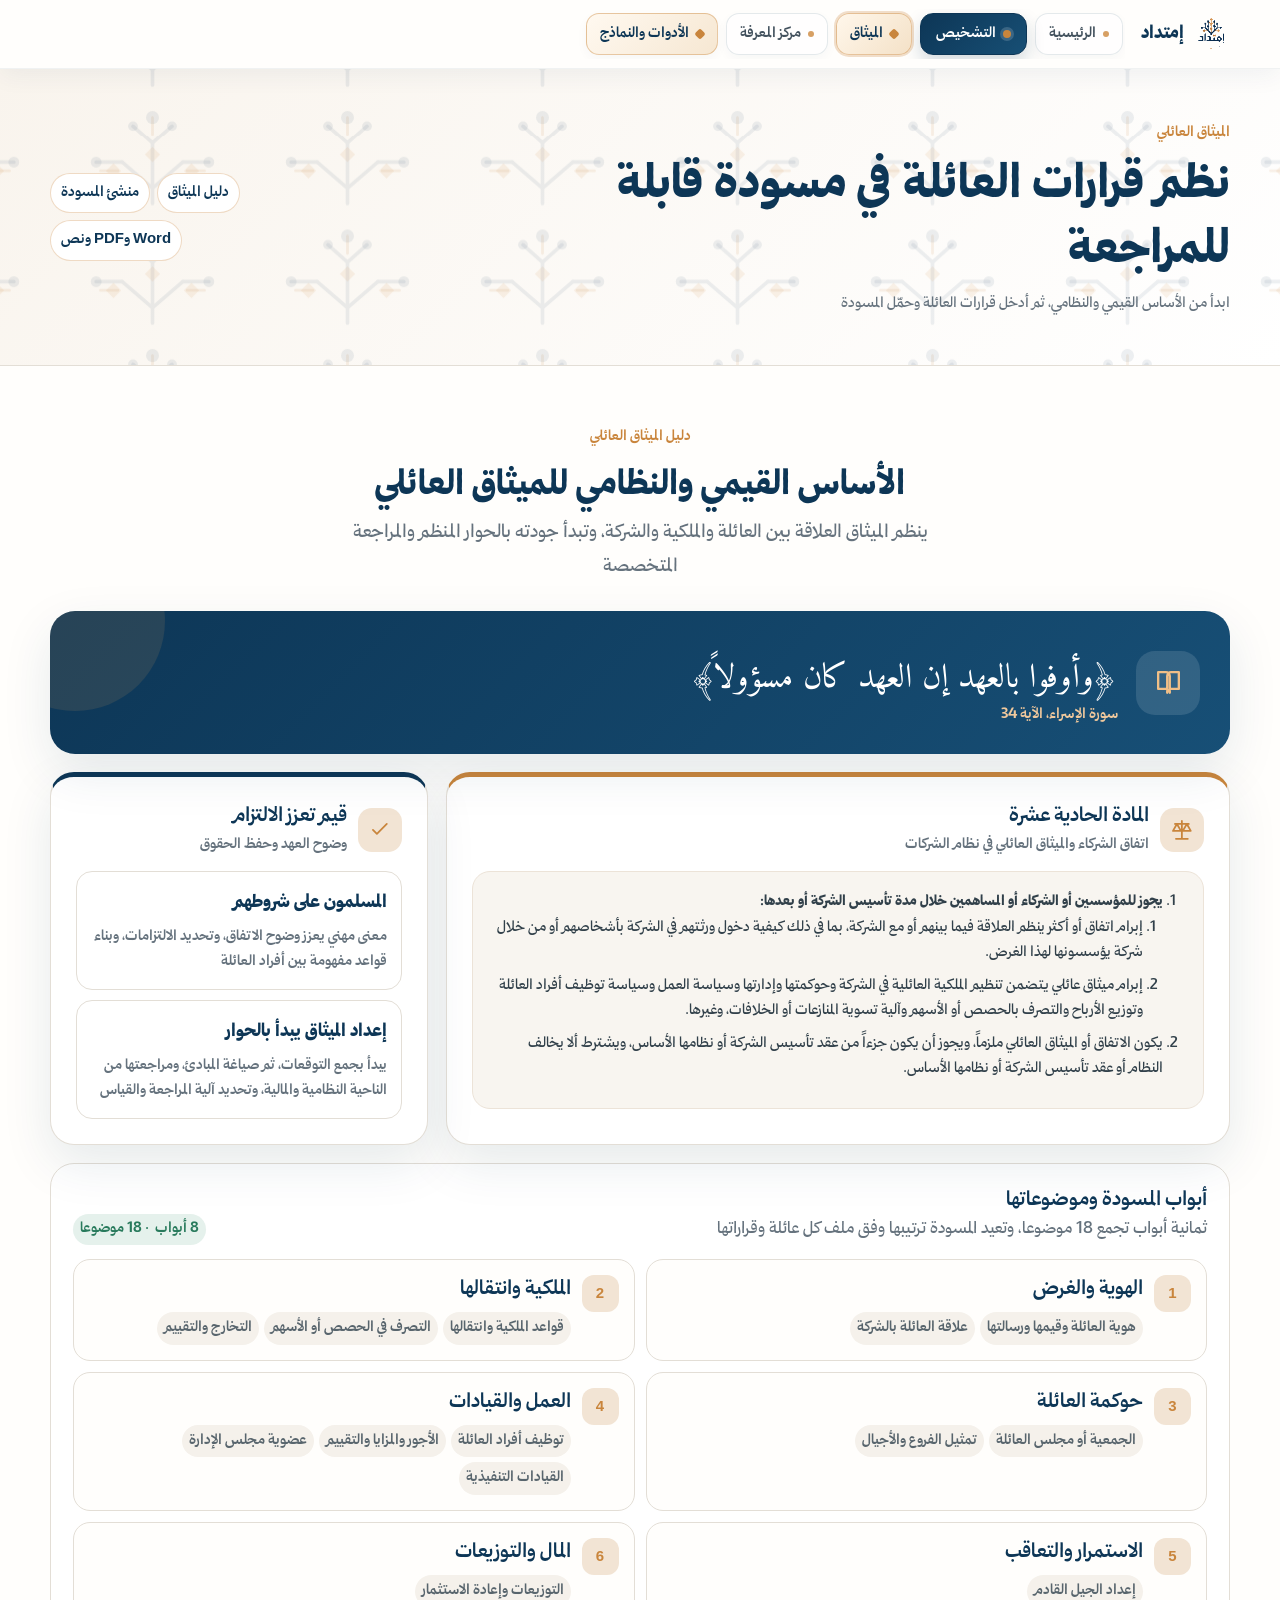
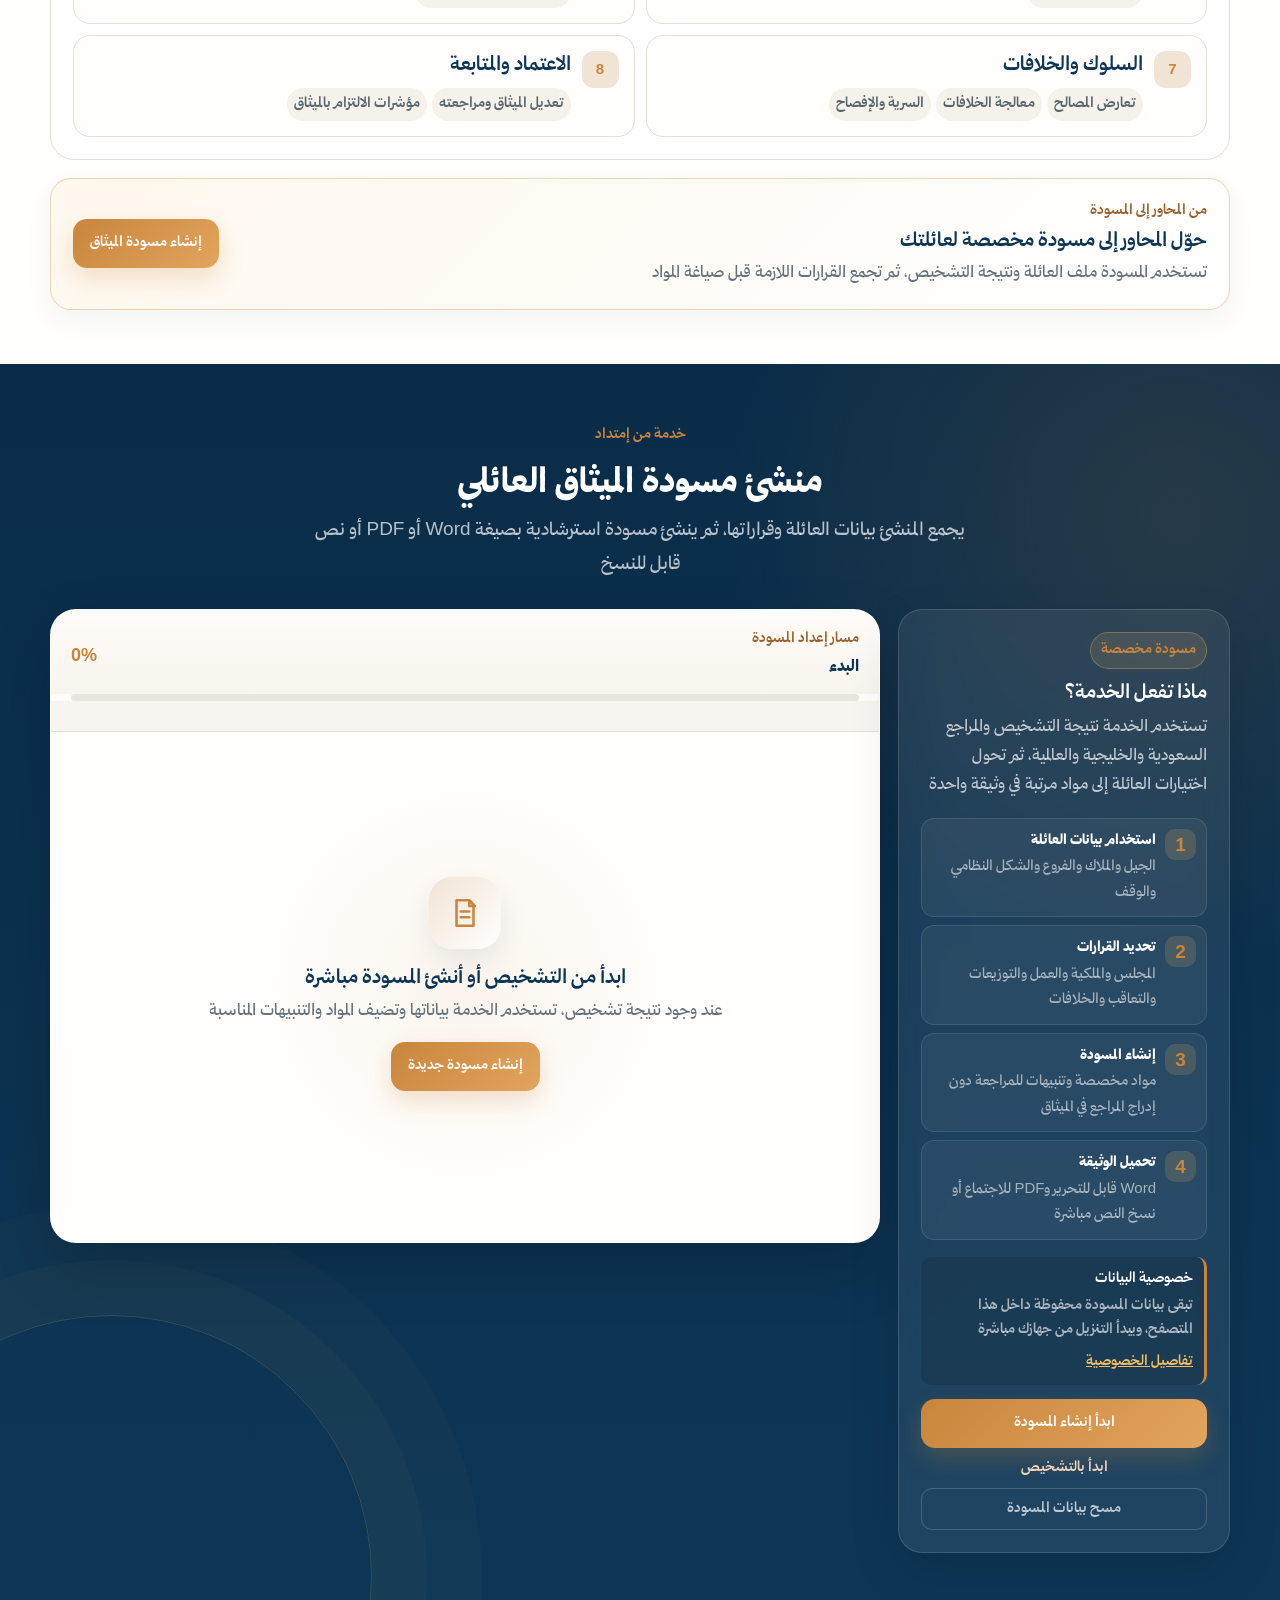
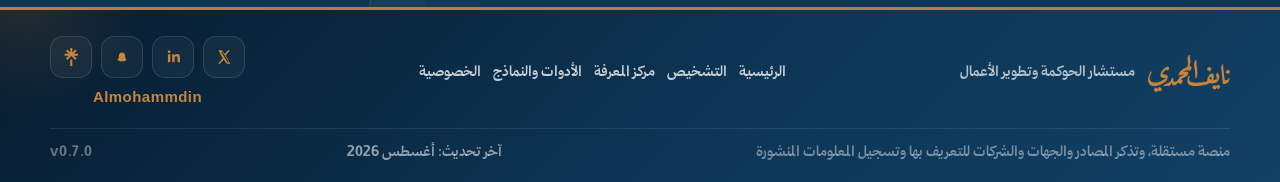
==== commit 9095ed4e: "Release Emtidad v0.7.0 Arabic typography system" ====
--- a/charter.html
+++ b/charter.html
@@ -10,15 +10,15 @@
 <meta property="og:description" content="تعرف على أساس الميثاق، ثم أنشئ مسودة مخصصة قابلة للمراجعة والتحميل.">
 <meta property="og:type" content="website">
 <meta property="og:url" content="https://almohammdin.github.io/emtidad/charter.html">
-<meta property="og:image" content="https://almohammdin.github.io/emtidad/assets/images/emtidad-social-preview.png?v=0.6.9">
+<meta property="og:image" content="https://almohammdin.github.io/emtidad/assets/images/emtidad-social-preview.png?v=0.7.0">
 <meta name="twitter:card" content="summary_large_image">
 <link rel="canonical" href="https://almohammdin.github.io/emtidad/charter.html">
 <link rel="preload" href="assets/fonts/TheYearofHandicrafts-Black.woff2" as="font" type="font/woff2" crossorigin>
 <link rel="preconnect" href="https://fonts.googleapis.com">
 <link rel="preconnect" href="https://fonts.gstatic.com" crossorigin>
 <link href="https://fonts.googleapis.com/css2?family=Amiri+Quran&display=swap" rel="stylesheet">
-<link rel="icon" type="image/png" href="assets/images/favicon.png?v=0.6.9">
-<link rel="stylesheet" href="assets/css/style.css?v=0.6.9">
+<link rel="icon" type="image/png" href="assets/images/favicon.png?v=0.7.0">
+<link rel="stylesheet" href="assets/css/style.css?v=0.7.0">
 <script type="application/ld+json">{"@context":"https://schema.org","@type":"WebApplication","name":"منشئ مسودة الميثاق العائلي من إمتداد","url":"https://almohammdin.github.io/emtidad/charter.html#charter-builder","applicationCategory":"BusinessApplication","operatingSystem":"Any","inLanguage":"ar","description":"منشئ مسودة ميثاق عائلي مخصصة وقابلة للتحميل والمراجعة.","featureList":["إنشاء مسودة مخصصة","التحميل بصيغة Word","التحميل بصيغة PDF","نسخ النص"]}</script>
 </head>
 <body data-page="charter">
@@ -57,11 +57,11 @@
  </div></section>
 </main>
 
-<footer class="footer-wrap"><div class="container footer-shell"><div class="footer-main"><div class="footer-brand"><span class="naif-mark" role="img" aria-label="شعار نايف المحمدي"></span><div class="footer-copy"><p>مستشار الحوكمة وتطوير الأعمال</p></div></div><div class="footer-nav"><a href="index.html">الرئيسية</a><a href="diagnostic.html">التشخيص</a><a href="knowledge.html">مركز المعرفة</a><a href="resources.html">الأدوات والنماذج</a><a href="privacy.html">الخصوصية</a></div><a class="social-handle" href="https://linktr.ee/almohammdin" target="_blank" rel="noopener">Almohammdin</a></div><div class="footer-bottom"><span class="independent-note">منصة مستقلة، وتذكر المصادر والجهات والشركات للتعريف بها وتسجيل المعلومات المنشورة</span><span class="footer-update">آخر تحديث: أغسطس 2026</span><span class="footer-version">v0.6.9</span></div></div></footer>
+<footer class="footer-wrap"><div class="container footer-shell"><div class="footer-main"><div class="footer-brand"><span class="naif-mark" role="img" aria-label="شعار نايف المحمدي"></span><div class="footer-copy"><p>مستشار الحوكمة وتطوير الأعمال</p></div></div><div class="footer-nav"><a href="index.html">الرئيسية</a><a href="diagnostic.html">التشخيص</a><a href="knowledge.html">مركز المعرفة</a><a href="resources.html">الأدوات والنماذج</a><a href="privacy.html">الخصوصية</a></div><a class="social-handle" href="https://linktr.ee/almohammdin" target="_blank" rel="noopener">Almohammdin</a></div><div class="footer-bottom"><span class="independent-note">منصة مستقلة، وتذكر المصادر والجهات والشركات للتعريف بها وتسجيل المعلومات المنشورة</span><span class="footer-update">آخر تحديث: أغسطس 2026</span><span class="footer-version">v0.7.0</span></div></div></footer>
 <div class="toast" id="toast" hidden></div>
 <button class="back-to-top" id="backToTop" type="button" aria-label="العودة إلى أعلى الصفحة">↑</button>
-<script src="assets/js/shell.js?v=0.6.9" defer></script>
-<script src="assets/js/app.js?v=0.6.9" defer></script>
-<script src="assets/js/charter-builder.js?v=0.6.9" defer></script>
+<script src="assets/js/shell.js?v=0.7.0" defer></script>
+<script src="assets/js/app.js?v=0.7.0" defer></script>
+<script src="assets/js/charter-builder.js?v=0.7.0" defer></script>
 </body>
 </html>
--- a/assets/css/style.css
+++ b/assets/css/style.css
@@ -1017,7 +1017,7 @@
 }
 @media(max-width:390px){.panel-actions .btn{min-width:108px}}
 
-/* v0.6.9 lighter copy, interactive need signals and featured knowledge */
+/* v0.7.0 lighter copy, interactive need signals and featured knowledge */
 .compact-head{margin-bottom:24px}
 .persuasion-points{margin:0;padding:0;list-style:none}
 .persuasion-points li{display:grid;grid-template-columns:32px 1fr;gap:10px;align-items:center;min-height:62px;padding:10px 12px;border:1px solid #E7DED3;border-radius:15px;background:#fff;color:#334651}
@@ -1055,7 +1055,7 @@
 .case-source-link{border-top:1px dashed var(--line);margin-top:13px;padding-top:11px!important}
 @media(max-width:720px){.knowledge-grid{grid-template-columns:1fr}.knowledge-card.has-video,.case-card.featured,.case-card.has-media{grid-column:auto}.knowledge-card.has-video{padding:17px}.knowledge-card.has-video h3{font-size:20px}.case-media{padding:14px}.case-media>h4{font-size:19px}.case-media-meta{align-items:flex-start;flex-direction:column}.persuasion-points li{min-height:58px}}
 
-/* v0.6.9 clean logo field and relocated brand pattern */
+/* v0.7.0 clean logo field and relocated brand pattern */
 .home-hero:before{
  background-image:url('../images/brand-pattern.svg'),url('../images/brand-pattern.svg')!important;
  background-position:left -110px top 55px,right -110px bottom 35px!important;
@@ -1078,7 +1078,7 @@
  .home-hero .logo-stage{width:min(330px,88vw)!important;padding:14px 18px!important;border-radius:23px!important}
 }
 
-/* v0.6.9 unified hero field, balanced knowledge cards and compact video */
+/* v0.7.0 unified hero field, balanced knowledge cards and compact video */
 .home-hero{
  background:#F7F5F1!important
 }
@@ -1145,7 +1145,7 @@
  .case-companion{grid-column:auto}
 }
 
-/* v0.6.9 structured MASIC case */
+/* v0.7.0 structured MASIC case */
 .case-card.has-media{
  display:block;
  padding:20px;
@@ -1212,3 +1212,101 @@
  .case-media-body{grid-template-columns:1fr}
  .case-media-body .case-companion{height:auto}
 }
+
+/* v0.7.0 Arabic readability and fluid typography */
+:root{
+ --fs-body:clamp(1.0625rem,1rem + .25vw,1.1875rem);
+ --fs-card:clamp(1rem,.97rem + .15vw,1.0625rem);
+ --fs-card-title:clamp(1.1875rem,1.14rem + .2vw,1.375rem);
+ --fs-h3:clamp(1.25rem,1.1rem + .6vw,1.75rem);
+ --fs-h2:clamp(1.5rem,1.15rem + 1.4vw,2.5rem);
+ --fs-h1:clamp(1.875rem,1.35rem + 2.2vw,3.25rem);
+ --fs-meta:clamp(.875rem,.86rem + .1vw,.9375rem)
+}
+@media screen{
+ body{font-size:var(--fs-body);line-height:1.8}
+ .hero h1,.home-hero h1,.page-hero h1{font-size:var(--fs-h1)!important;line-height:1.3!important;font-weight:800!important}
+ .section-head h2,.coverage-copy h2,.page-next h2,.charter-builder-top h2{font-size:var(--fs-h2)!important;line-height:1.35!important;font-weight:800!important}
+ .panel-title h3,.result-summary h3,.modal-head h3,.tools-subhead h3,.consultation-cta h3{font-size:var(--fs-h3)!important;line-height:1.35!important;font-weight:600!important}
+ h3,h4,.knowledge-card h3,.case-card h3,.tool-card h3,.stat-card h3,.axis-preview-card h3,.hub-card h3,.center-card h3,.question-head h4,.charter-chapter-card h4,.case-media-head>h4{font-size:var(--fs-card-title)!important;line-height:1.45!important;font-weight:600!important}
+ .hero p,.page-hero-copy p,.section-head p,.coverage-copy p,.page-next p,.privacy-content p{max-width:65ch;line-height:1.8}
+ .hero p,.page-hero-copy p,.section-head p,.coverage-copy p,.page-next p{font-size:var(--fs-body)!important}
+ .hero p,.section-head p{margin-inline:auto}
+
+ .how-card p,.stat-card p,.axis-preview-card p,.knowledge-card p,.case-card p,.tool-card p,.center-card p,.hub-card p,
+ .question-head p,.panel-title p,.result-summary p,.result-footer p,.result-empty span,.values-card .principle p,
+ .friction-card p,.charter-index-head p,.templates-showcase p,.template-intro p,.template-outcome strong,
+ .template-fields label,.template-checks label,.template-references a>strong,.template-references a>small,.template-method,
+ .template-actions p,.valuation-insights-head p,.valuation-stat-card p,.valuation-disclaimer,.valuation-result-body p,
+ .valuation-result-body ul,.charter-guide-action p,.charter-service-summary>p,.charter-builder-empty p,
+ .charter-panel-title p,.charter-decision-note span,.charter-draft-cover p,.charter-preamble-law p,
+ .charter-article p,.charter-draft-disclaimer p,.charter-result-cta p,.persuasion-points li>span,
+ .knowledge-companion>p,.case-media-head>p,.case-media-copy>p,.case-resource>p{
+  font-size:var(--fs-card)!important;
+  line-height:1.7!important;
+  font-weight:400!important
+ }
+
+ .eyebrow,.chip,.source-line,.case-card .case-top span,.case-media-meta,.case-media-head>span,
+ .case-media-copy>span,.case-resource>span,.knowledge-companion>span,.knowledge-companion>small,
+ .knowledge-card footer span,.knowledge-card footer a,.legal-foot p,.case-card a,.center-card a,
+ .templates-showcase-kicker,.tools-group-badge,.tool-source-badge,.template-source-badge,.template-kind,
+ .template-card-meta span,.template-card-outcome,.template-intro span,.template-outcome small,
+ .template-block-head>span,.template-references a>span,.result-entity small,.result-item span,
+ .result-empty span,.result-services-head span,.result-services-head p,.result-services-grid small,
+ .service-source,.result-guide-head span,.result-guide-head p,.result-guide-grid strong,
+ .valuation-stat-card footer span,.valuation-stat-card footer a,.valuation-result-head span,
+ .valuation-result-body small,.valuation-result footer,.charter-service-badge,.charter-service-privacy strong,
+ .charter-service-privacy span,.charter-service-diagnostic,.charter-clear-button,.charter-builder-top span,
+ .charter-field>span,.charter-field-help,.charter-field-tip,.charter-diagnostic-status span,
+ .charter-diagnostic-status a,.charter-decision-note strong,.charter-warning strong,.charter-warning p,
+ .charter-draft-toolbar span,.charter-draft-chapter summary span,.charter-article h4,
+ .charter-draft-references a strong,.charter-draft-disclaimer strong,.charter-result-cta>div>span,
+ .privacy-strip span,.privacy-strip a,.privacy-strip button,.privacy-updated,.page-hero-meta span,
+ .page-hero-meta a,.resource-divider,.naif-external-link,.footer-copy p,.footer-nav a,.footer-update,
+ .independent-note,.footer-version{
+  font-size:var(--fs-meta)!important;
+  line-height:1.65!important;
+  font-weight:600!important
+ }
+
+ .knowledge-card .highlights li,.case-lessons li,.article-text,.values-card blockquote small,
+ .charter-index-item,.result-item strong,.result-empty strong,.result-kpi small,.result-kpi strong,
+ .axis-result h4,.axis-result strong,.method-card,.privacy-strip strong,.restore-notice p,
+ .charter-service-flow strong,.charter-service-flow small,.charter-diagnostic-status strong,
+ .charter-draft-toolbar strong,.charter-draft-chapter summary,.charter-preamble-law h4,
+ .charter-draft-cover .chip,.consultation-cta p,.consultation-cta span,.knowledge-companion>a,
+ .case-resource>a,.case-media-meta>a,.linked-tool a,.print-filename{
+  font-size:var(--fs-meta)!important;
+  line-height:1.7!important
+ }
+
+ .form-group label,.charter-field>span{font-size:15px!important;font-weight:600!important}
+ input,select,textarea,.form-group input,.form-group select,.field input,.knowledge-controls select,
+ .charter-field input,.charter-field select,.charter-field textarea,.template-field-input{font-size:16px!important}
+ .question-head h4{font-weight:600!important}
+ .answer{font-size:14px!important;font-weight:600!important;line-height:1.45!important;min-height:45px}
+ .step-tab,.progress-meta,.axis-note,.profile-adaptive-note,.silent-save,.score-ring span,
+ .btn.small,.toast,.nav-menu-toggle b{font-size:var(--fs-meta)!important;line-height:1.5!important}
+ .btn,.tool-card button,.template-actions button{font-size:15px!important;font-weight:600!important}
+ .nav-links a{font-size:15px;font-weight:600}
+ .result-card h3{font-size:var(--fs-card-title)!important;font-weight:600!important;line-height:1.4!important}
+ .footer-copy strong,.result-services-grid strong{font-size:var(--fs-card)!important}
+ .platform-suite-badge,.platform-suite-badge span,.platform-suite-badge strong,.social-handle,
+ .persuasion-points li>b,.charter-chapter-card>b,.charter-chapter-card li,
+ .charter-guide-action>div>span,.charter-guide-action a,.values-lead blockquote small,
+ .legal-card .card-title small,.principles-card .card-title small,.principles-card .principle p,
+ .valuation-insights-head>a,.templates-showcase-stats strong,.templates-showcase-titles li,
+ .tools-subhead p,.hub-card b,.charter-service-privacy a,
+ .charter-step-tabs button,.charter-step-tabs button b,.charter-panel-title>span,
+ .charter-field>span i,.charter-field-help,.charter-field-help b,
+ .charter-diagnostic-status button,.charter-diagnostic-status a,
+ .charter-draft-cover>div>span,.charter-draft-cover dt,.charter-preamble-verse span,
+ .charter-draft-chapter summary b,.charter-article header>span,.charter-article header i,
+ .charter-article footer span,.charter-draft-references a span,.charter-draft-references a small,
+ .template-practices li,.template-practices li b{
+  font-size:var(--fs-meta)!important;
+  line-height:1.65!important;
+  font-weight:600!important
+ }
+}
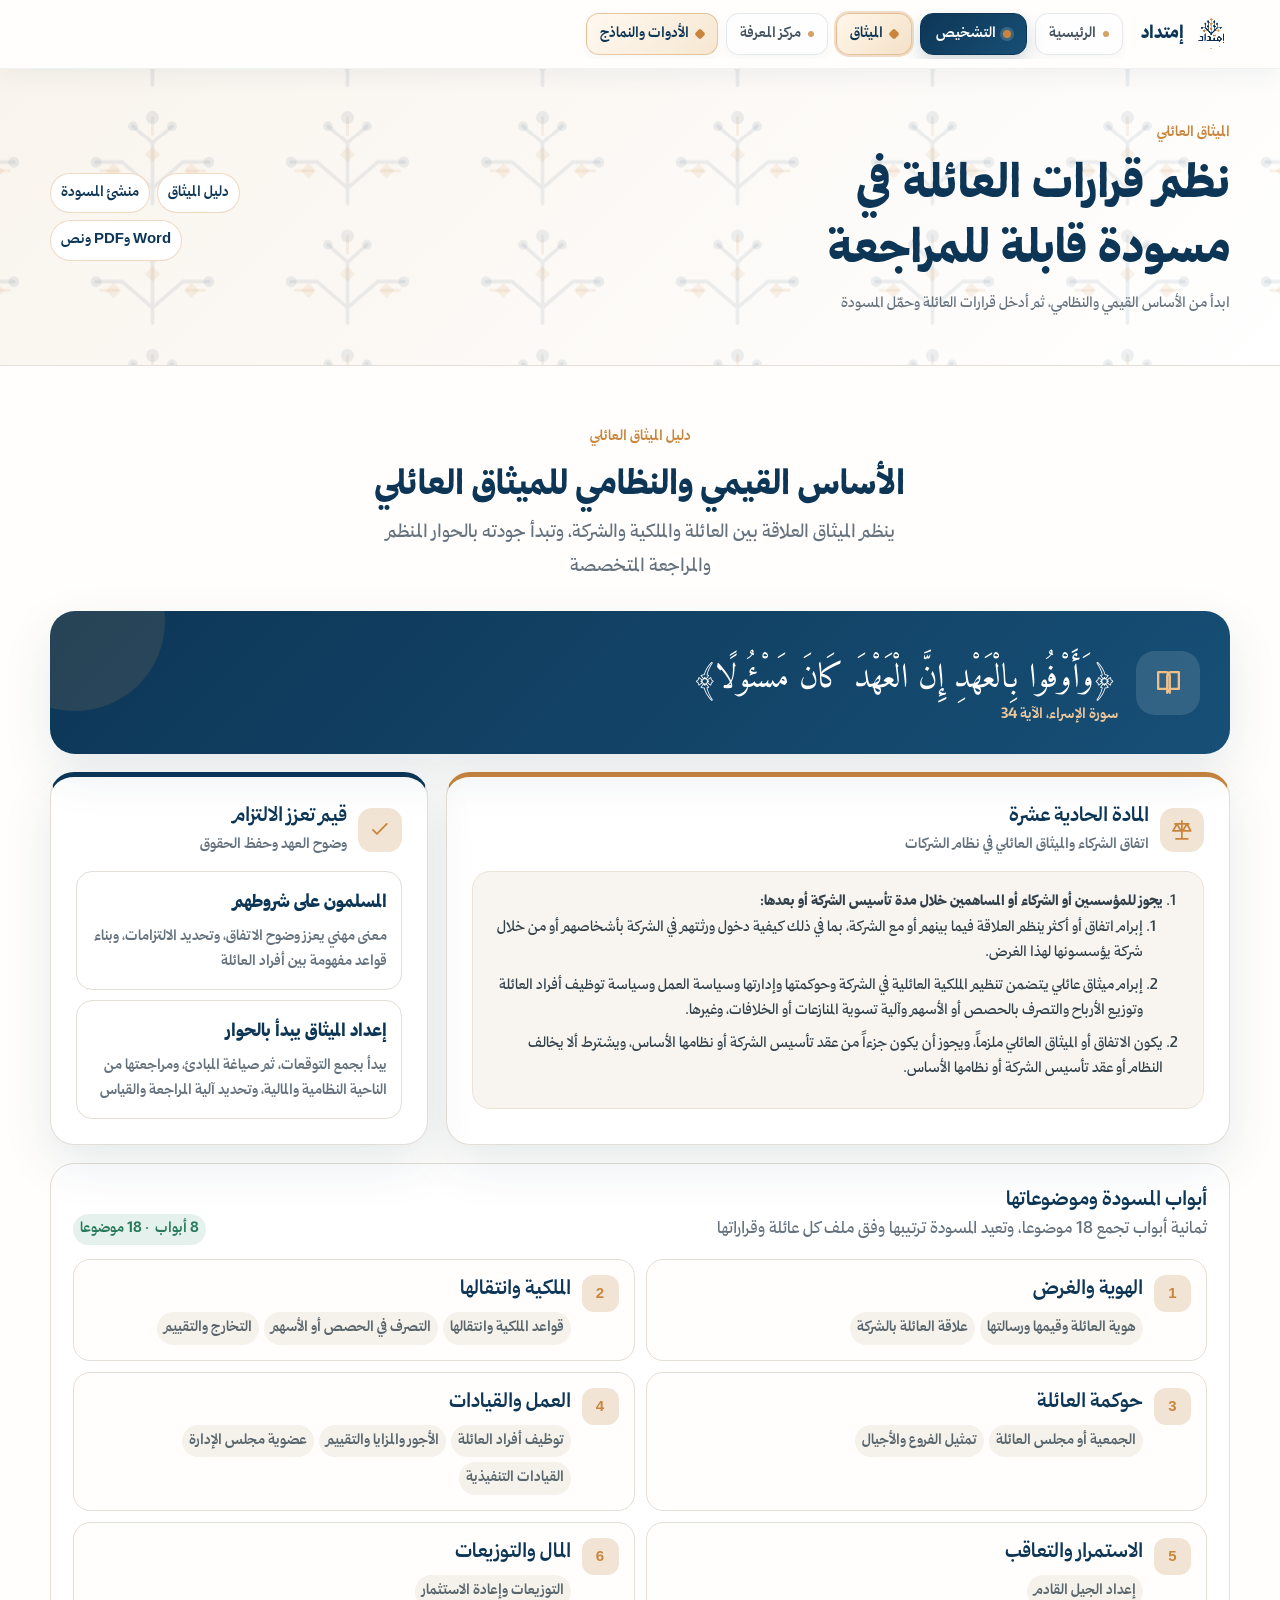
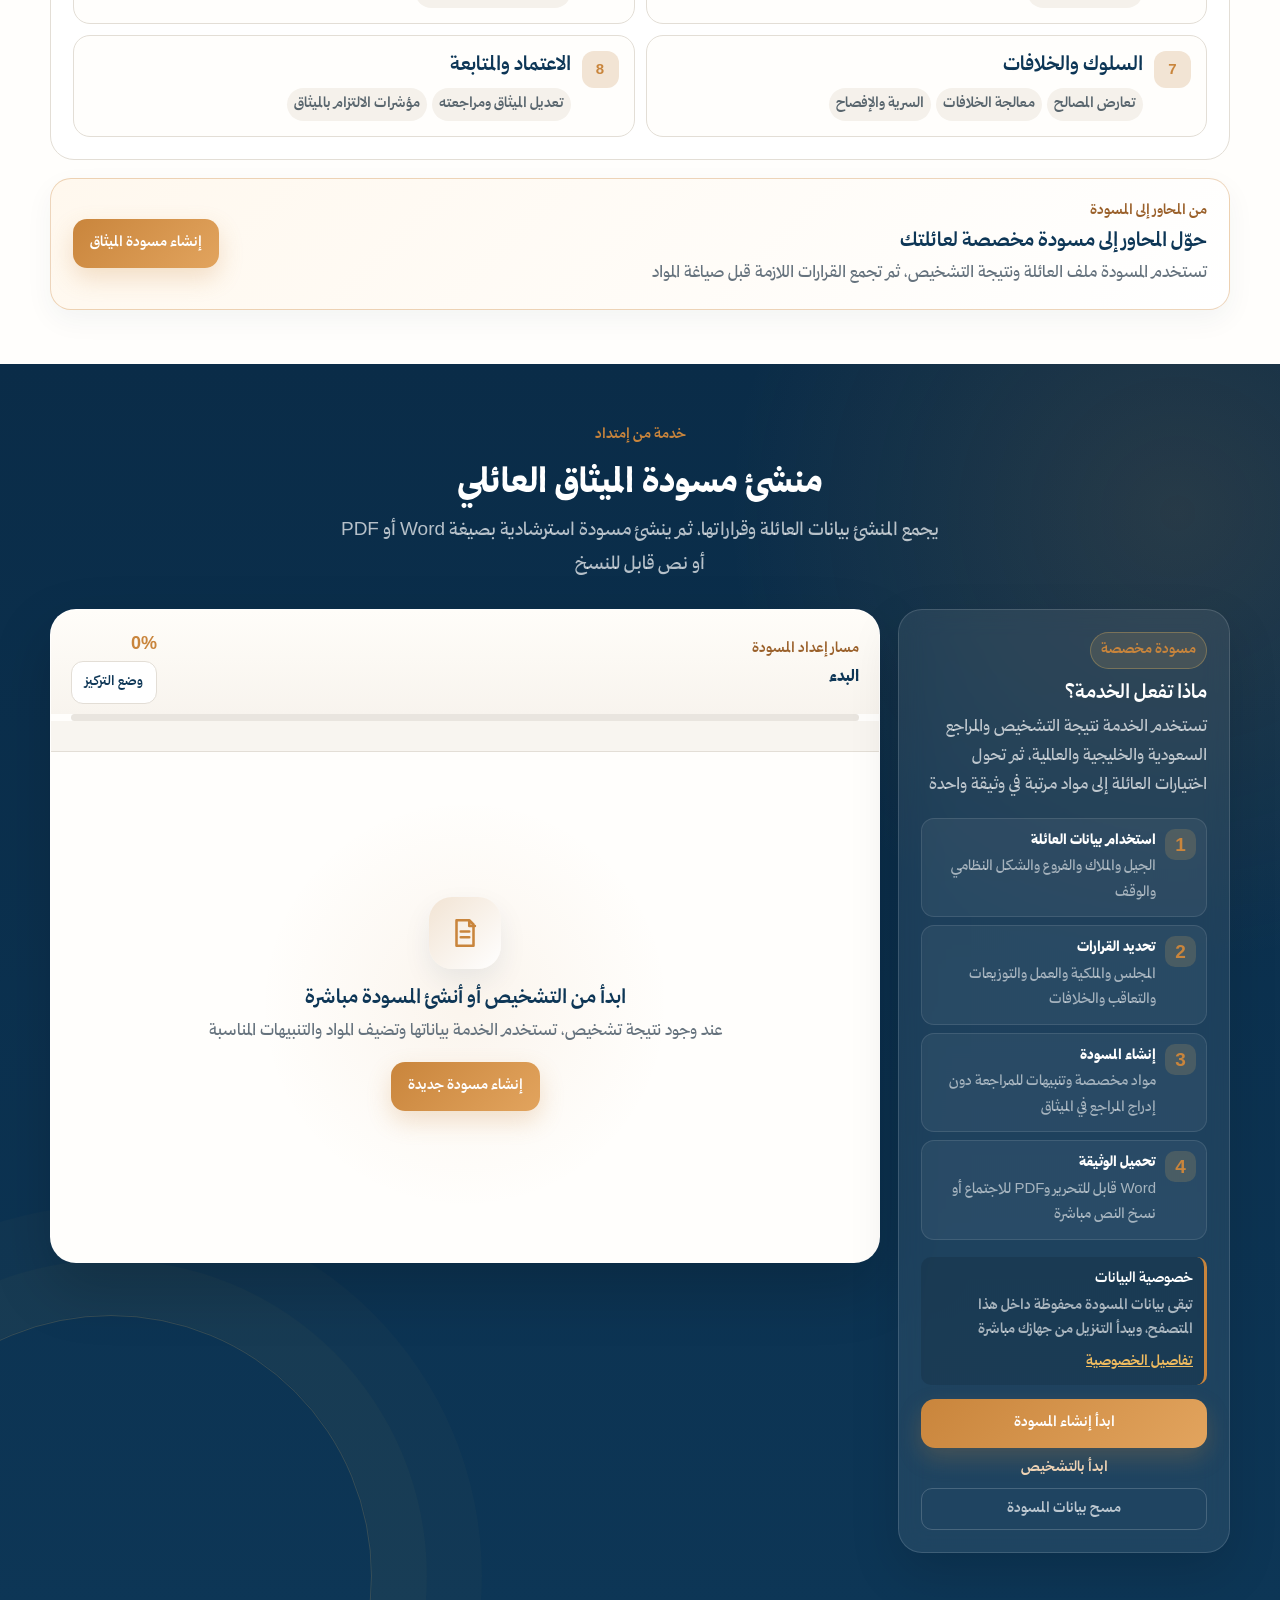
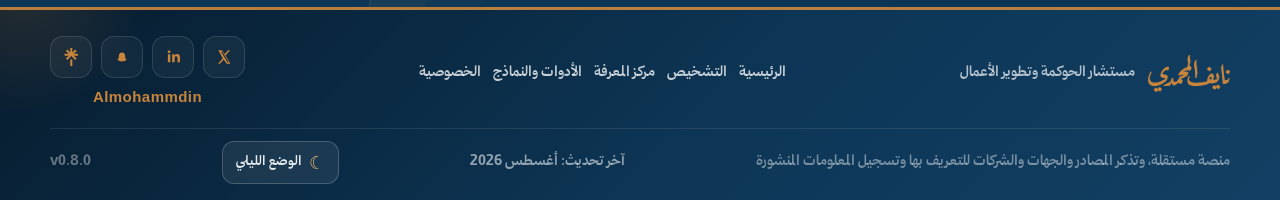
==== commit 37b5f4fa: "Release Emtidad v0.8.0 focus mode and text hierarchy" ====
--- a/charter.html
+++ b/charter.html
@@ -5,32 +5,35 @@
 <meta name="viewport" content="width=device-width,initial-scale=1,viewport-fit=cover">
 <title>الميثاق العائلي ومنشئ المسودة | إمتداد</title>
 <meta name="theme-color" content="#0D3656">
+<script>try{document.documentElement.dataset.theme=localStorage.getItem('emtidad_theme_v080')||'light'}catch(error){}</script>
 <meta name="description" content="دليل الميثاق العائلي ومنشئ مسودة مخصصة قابلة للتحميل بصيغة Word أو PDF.">
 <meta property="og:title" content="الميثاق العائلي ومنشئ المسودة | إمتداد">
 <meta property="og:description" content="تعرف على أساس الميثاق، ثم أنشئ مسودة مخصصة قابلة للمراجعة والتحميل.">
 <meta property="og:type" content="website">
 <meta property="og:url" content="https://almohammdin.github.io/emtidad/charter.html">
-<meta property="og:image" content="https://almohammdin.github.io/emtidad/assets/images/emtidad-social-preview.png?v=0.7.0">
+<meta property="og:image" content="https://almohammdin.github.io/emtidad/assets/images/emtidad-social-preview.png?v=0.8.0">
 <meta name="twitter:card" content="summary_large_image">
 <link rel="canonical" href="https://almohammdin.github.io/emtidad/charter.html">
 <link rel="preload" href="assets/fonts/TheYearofHandicrafts-Black.woff2" as="font" type="font/woff2" crossorigin>
 <link rel="preconnect" href="https://fonts.googleapis.com">
 <link rel="preconnect" href="https://fonts.gstatic.com" crossorigin>
 <link href="https://fonts.googleapis.com/css2?family=Amiri+Quran&display=swap" rel="stylesheet">
-<link rel="icon" type="image/png" href="assets/images/favicon.png?v=0.7.0">
-<link rel="stylesheet" href="assets/css/style.css?v=0.7.0">
+<link rel="icon" type="image/png" href="assets/images/favicon.png?v=0.8.0">
+<link rel="stylesheet" href="assets/css/style.css?v=0.8.0">
 <script type="application/ld+json">{"@context":"https://schema.org","@type":"WebApplication","name":"منشئ مسودة الميثاق العائلي من إمتداد","url":"https://almohammdin.github.io/emtidad/charter.html#charter-builder","applicationCategory":"BusinessApplication","operatingSystem":"Any","inLanguage":"ar","description":"منشئ مسودة ميثاق عائلي مخصصة وقابلة للتحميل والمراجعة.","featureList":["إنشاء مسودة مخصصة","التحميل بصيغة Word","التحميل بصيغة PDF","نسخ النص"]}</script>
 </head>
 <body data-page="charter">
 <a class="skip-link" href="#mainContent">انتقل إلى المحتوى</a>
 <nav class="top-nav" aria-label="التنقل الرئيسي"><div class="container nav-inner"><a class="site-brand" href="index.html" aria-label="إمتداد - الرئيسية"><img src="assets/images/favicon.png" width="42" height="42" alt=""><span>إمتداد</span></a><button class="nav-menu-toggle" id="navMenuToggle" type="button" aria-expanded="false" aria-controls="siteNav"><span></span><span></span><span></span><b>القائمة</b></button><div class="nav-links" id="siteNav"><a data-nav="home" href="index.html">الرئيسية</a><a class="nav-diagnostic" data-nav="diagnostic" href="diagnostic.html">التشخيص</a><a class="nav-charter-service" data-nav="charter" href="charter.html">الميثاق</a><a data-nav="knowledge" href="knowledge.html">مركز المعرفة</a><a class="nav-featured" data-nav="resources" href="resources.html">الأدوات والنماذج</a></div></div></nav>
 
+<div class="focus-toolbar" id="charterFocusToolbar" hidden><div class="focus-toolbar-inner"><div><span>وضع التركيز</span><strong id="charterFocusLabel">منشئ مسودة الميثاق</strong></div><div class="focus-toolbar-progress"><span id="charterFocusProgress">0%</span><button class="focus-exit" id="charterFocusExit" type="button">الخروج</button></div></div></div>
+
 <main id="mainContent">
  <header class="page-hero"><div class="container page-hero-inner"><div><span class="eyebrow">الميثاق العائلي</span><h1>نظم قرارات العائلة في مسودة قابلة للمراجعة</h1><p>ابدأ من الأساس القيمي والنظامي، ثم أدخل قرارات العائلة وحمّل المسودة</p></div><div class="page-hero-meta"><a href="#charter-guide">دليل الميثاق</a><a href="#charter-builder">منشئ المسودة</a><span>Word وPDF ونص</span></div></div></header>
 
  <section class="section white" id="charter-guide" aria-labelledby="guideTitle"><div class="container">
   <div class="section-head"><span class="eyebrow">دليل الميثاق العائلي</span><h2 id="guideTitle">الأساس القيمي والنظامي للميثاق العائلي</h2><p>ينظم الميثاق العلاقة بين العائلة والملكية والشركة، وتبدأ جودته بالحوار المنظم والمراجعة المتخصصة</p></div>
-  <div class="values-lead"><div class="values-lead-icon"><svg viewBox="0 0 24 24" aria-hidden="true"><path d="M4 4h6a3 3 0 0 1 3 3v13a3 3 0 0 0-3-3H4V4Zm16 0h-6a3 3 0 0 0-3 3v13a3 3 0 0 1 3-3h6V4Z"/></svg></div><blockquote>﴿وأوفوا بالعهد إن العهد كان مسؤولاً﴾<small>سورة الإسراء، الآية 34</small></blockquote></div>
+  <div class="values-lead"><div class="values-lead-icon"><svg viewBox="0 0 24 24" aria-hidden="true"><path d="M4 4h6a3 3 0 0 1 3 3v13a3 3 0 0 0-3-3H4V4Zm16 0h-6a3 3 0 0 0-3 3v13a3 3 0 0 1 3-3h6V4Z"/></svg></div><blockquote>﴿وَأَوْفُوا بِالْعَهْدِ إِنَّ الْعَهْدَ كَانَ مَسْئُولًا﴾<small>سورة الإسراء، الآية 34</small></blockquote></div>
   <div class="legal-grid"><article class="legal-card"><div class="card-title"><div class="icon-box"><svg viewBox="0 0 24 24" aria-hidden="true"><path d="M12 3v18M5 6h14M7 6l-4 7h8L7 6Zm10 0-4 7h8l-4-7ZM6 21h12"/></svg></div><div><h3>المادة الحادية عشرة</h3><small>اتفاق الشركاء والميثاق العائلي في نظام الشركات</small></div></div><div class="article-text"><ol><li><strong>يجوز للمؤسسين أو الشركاء أو المساهمين خلال مدة تأسيس الشركة أو بعدها:</strong><ol type="أ"><li>إبرام اتفاق أو أكثر ينظم العلاقة فيما بينهم أو مع الشركة، بما في ذلك كيفية دخول ورثتهم في الشركة بأشخاصهم أو من خلال شركة يؤسسونها لهذا الغرض.</li><li>إبرام ميثاق عائلي يتضمن تنظيم الملكية العائلية في الشركة وحوكمتها وإدارتها وسياسة العمل وسياسة توظيف أفراد العائلة وتوزيع الأرباح والتصرف بالحصص أو الأسهم وآلية تسوية المنازعات أو الخلافات، وغيرها.</li></ol></li><li>يكون الاتفاق أو الميثاق العائلي ملزماً، ويجوز أن يكون جزءاً من عقد تأسيس الشركة أو نظامها الأساس، ويشترط ألا يخالف النظام أو عقد تأسيس الشركة أو نظامها الأساس.</li></ol></div></article><aside class="principles-card"><div class="card-title"><div class="icon-box"><svg viewBox="0 0 24 24" aria-hidden="true"><path d="m5 12 4 4L19 6"/></svg></div><div><h3>قيم تعزز الالتزام</h3><small>وضوح العهد وحفظ الحقوق</small></div></div><div class="principle"><strong>المسلمون على شروطهم</strong><p>معنى مهني يعزز وضوح الاتفاق، وتحديد الالتزامات، وبناء قواعد مفهومة بين أفراد العائلة</p></div><div class="principle"><strong>إعداد الميثاق يبدأ بالحوار</strong><p>يبدأ بجمع التوقعات، ثم صياغة المبادئ، ومراجعتها من الناحية النظامية والمالية، وتحديد آلية المراجعة والقياس</p></div></aside></div>
   <div class="charter-index">
    <div class="charter-index-head"><div><h3>أبواب المسودة وموضوعاتها</h3><p>ثمانية أبواب تجمع 18 موضوعا، وتعيد المسودة ترتيبها وفق ملف كل عائلة وقراراتها</p></div><span class="chip official">8 أبواب · 18 موضوعا</span></div>
@@ -52,16 +55,16 @@
   <div class="section-head charter-service-heading"><span class="eyebrow">خدمة من إمتداد</span><h2 id="builderTitle">منشئ مسودة الميثاق العائلي</h2><p>يجمع المنشئ بيانات العائلة وقراراتها، ثم ينشئ مسودة استرشادية بصيغة Word أو PDF أو نص قابل للنسخ</p></div>
   <aside class="restore-notice charter-restore" id="charterRestoreNotice" hidden><div><strong>وجدنا مسودة ميثاق سابقة</strong><p>يمكنك متابعة المسودة السابقة أو بدء مسودة جديدة</p></div><div><button class="btn secondary" id="continueCharterBtn" type="button">متابعة المسودة السابقة</button><button class="btn ghost" id="newCharterBtn" type="button">بدء مسودة جديدة</button></div></aside>
   <div class="charter-service-layout"><aside class="charter-service-summary"><span class="charter-service-badge">مسودة مخصصة</span><h3>ماذا تفعل الخدمة؟</h3><p>تستخدم الخدمة نتيجة التشخيص والمراجع السعودية والخليجية والعالمية، ثم تحول اختيارات العائلة إلى مواد مرتبة في وثيقة واحدة</p><ol class="charter-service-flow"><li><b>1</b><span><strong>استخدام بيانات العائلة</strong><small>الجيل والملاك والفروع والشكل النظامي والوقف</small></span></li><li><b>2</b><span><strong>تحديد القرارات</strong><small>المجلس والملكية والعمل والتوزيعات والتعاقب والخلافات</small></span></li><li><b>3</b><span><strong>إنشاء المسودة</strong><small>مواد مخصصة وتنبيهات للمراجعة دون إدراج المراجع في الميثاق</small></span></li><li><b>4</b><span><strong>تحميل الوثيقة</strong><small>Word قابل للتحرير وPDF للاجتماع أو نسخ النص مباشرة</small></span></li></ol><div class="charter-service-privacy"><strong>خصوصية البيانات</strong><span>تبقى بيانات المسودة محفوظة داخل هذا المتصفح، ويبدأ التنزيل من جهازك مباشرة</span><a href="privacy.html">تفاصيل الخصوصية</a></div><button class="btn primary charter-service-start" type="button" data-open-charter="service">ابدأ إنشاء المسودة</button><a class="charter-service-diagnostic" href="diagnostic.html">ابدأ بالتشخيص</a><button class="charter-clear-button" id="clearCharterDataBtn" type="button">مسح بيانات المسودة</button></aside>
-   <div class="charter-builder-shell"><div class="charter-builder-top"><div><span>مسار إعداد المسودة</span><strong id="charterProgressLabel">البدء</strong></div><b id="charterProgressPercent">0%</b></div><div class="charter-progress-track"><span id="charterProgressFill"></span></div><div class="charter-step-tabs" id="charterStepTabs" aria-label="مراحل إنشاء المسودة"></div><div class="charter-builder-panel" id="charterBuilderPanel"><div class="charter-builder-empty"><span class="charter-builder-empty-icon" aria-hidden="true"><svg viewBox="0 0 24 24"><path d="M6 3h9l3 3v15H6V3Zm9 0v4h4M9 11h6M9 15h6"/></svg></span><h3>ابدأ من التشخيص أو أنشئ المسودة مباشرة</h3><p>عند وجود نتيجة تشخيص، تستخدم الخدمة بياناتها وتضيف المواد والتنبيهات المناسبة</p><button class="btn primary" type="button" data-open-charter="empty">إنشاء مسودة جديدة</button></div></div></div>
+   <div class="charter-builder-shell"><div class="charter-builder-top"><div><span>مسار إعداد المسودة</span><strong id="charterProgressLabel">البدء</strong></div><div class="charter-builder-top-actions"><b id="charterProgressPercent">0%</b><button class="focus-entry focus-entry-light" id="charterFocusBtn" type="button" aria-pressed="false">وضع التركيز</button></div></div><div class="charter-progress-track"><span id="charterProgressFill"></span></div><div class="charter-step-tabs" id="charterStepTabs" aria-label="مراحل إنشاء المسودة"></div><div class="charter-builder-panel" id="charterBuilderPanel"><div class="charter-builder-empty"><span class="charter-builder-empty-icon" aria-hidden="true"><svg viewBox="0 0 24 24"><path d="M6 3h9l3 3v15H6V3Zm9 0v4h4M9 11h6M9 15h6"/></svg></span><h3>ابدأ من التشخيص أو أنشئ المسودة مباشرة</h3><p>عند وجود نتيجة تشخيص، تستخدم الخدمة بياناتها وتضيف المواد والتنبيهات المناسبة</p><button class="btn primary" type="button" data-open-charter="empty">إنشاء مسودة جديدة</button></div></div></div>
   </div>
  </div></section>
 </main>
 
-<footer class="footer-wrap"><div class="container footer-shell"><div class="footer-main"><div class="footer-brand"><span class="naif-mark" role="img" aria-label="شعار نايف المحمدي"></span><div class="footer-copy"><p>مستشار الحوكمة وتطوير الأعمال</p></div></div><div class="footer-nav"><a href="index.html">الرئيسية</a><a href="diagnostic.html">التشخيص</a><a href="knowledge.html">مركز المعرفة</a><a href="resources.html">الأدوات والنماذج</a><a href="privacy.html">الخصوصية</a></div><a class="social-handle" href="https://linktr.ee/almohammdin" target="_blank" rel="noopener">Almohammdin</a></div><div class="footer-bottom"><span class="independent-note">منصة مستقلة، وتذكر المصادر والجهات والشركات للتعريف بها وتسجيل المعلومات المنشورة</span><span class="footer-update">آخر تحديث: أغسطس 2026</span><span class="footer-version">v0.7.0</span></div></div></footer>
+<footer class="footer-wrap"><div class="container footer-shell"><div class="footer-main"><div class="footer-brand"><span class="naif-mark" role="img" aria-label="شعار نايف المحمدي"></span><div class="footer-copy"><p>مستشار الحوكمة وتطوير الأعمال</p></div></div><div class="footer-nav"><a href="index.html">الرئيسية</a><a href="diagnostic.html">التشخيص</a><a href="knowledge.html">مركز المعرفة</a><a href="resources.html">الأدوات والنماذج</a><a href="privacy.html">الخصوصية</a></div><a class="social-handle" href="https://linktr.ee/almohammdin" target="_blank" rel="noopener">Almohammdin</a></div><div class="footer-bottom"><span class="independent-note">منصة مستقلة، وتذكر المصادر والجهات والشركات للتعريف بها وتسجيل المعلومات المنشورة</span><span class="footer-update">آخر تحديث: أغسطس 2026</span><span class="footer-version">v0.8.0</span></div></div></footer>
 <div class="toast" id="toast" hidden></div>
 <button class="back-to-top" id="backToTop" type="button" aria-label="العودة إلى أعلى الصفحة">↑</button>
-<script src="assets/js/shell.js?v=0.7.0" defer></script>
-<script src="assets/js/app.js?v=0.7.0" defer></script>
-<script src="assets/js/charter-builder.js?v=0.7.0" defer></script>
+<script src="assets/js/shell.js?v=0.8.0" defer></script>
+<script src="assets/js/app.js?v=0.8.0" defer></script>
+<script src="assets/js/charter-builder.js?v=0.8.0" defer></script>
 </body>
 </html>
--- a/assets/css/style.css
+++ b/assets/css/style.css
@@ -7,6 +7,147 @@
  --ink:#18232D;--muted:#65727D;--line:#E3DED6;--soft:#F6F2EC;--paper:#FFFEFC;
  --green:#287A5C;--amber:#B36B22;--red:#A83E35;--shadow:0 18px 50px rgba(13,54,86,.10);
  --radius:24px;--font:'EmtidadCraft',sans-serif;--footer-gold:#C9853C;
+}
+
+/* v0.8.0 focus mode, form hierarchy, Arabic wrapping and night mode */
+@media screen{
+ html[lang="ar"] :is(h1,h2,h3,h4,h5,h6,p,li,label,button,small,strong,span){letter-spacing:0}
+ :is(p,.article-text,.card-text,.lead,.charter-field-help){text-wrap:pretty}
+ :is(h1,h2,h3,h4,.card-title,.section-lead,.badge,.panel-title){text-wrap:balance}
+ .hero p,.page-hero-inner>div>p,.section-head p,.coverage-copy p,.page-next p,.privacy-content p{max-width:38rem}
+}
+
+.persuasion-points li{grid-template-columns:18px 1fr}
+.persuasion-points li>i{width:12px;height:12px;margin-inline:2px 4px;border-radius:50%;background:var(--gold);box-shadow:0 0 0 5px rgba(201,133,60,.12)}
+
+.diag-head{display:flex;align-items:center;justify-content:space-between;gap:18px}
+.focus-entry,.focus-exit,.theme-toggle{
+ display:inline-flex;align-items:center;justify-content:center;gap:7px;min-height:42px;padding:8px 13px;
+ border:1px solid rgba(255,255,255,.34);border-radius:12px;background:rgba(255,255,255,.1);color:#fff;
+ font-size:14px;font-weight:600
+}
+.focus-entry:hover,.focus-exit:hover{background:rgba(255,255,255,.18)}
+.focus-entry-light{min-height:38px;border-color:var(--line);background:#fff;color:var(--navy)}
+.charter-builder-top-actions{display:flex;align-items:center;gap:10px}
+.charter-builder-top-actions>b{color:var(--gold);font-family:Arial,sans-serif!important;font-size:18px}
+.focus-toolbar{
+ position:fixed;z-index:100;inset:0 0 auto;height:58px;display:flex;align-items:center;
+ border-bottom:1px solid rgba(255,255,255,.14);background:rgba(7,31,51,.97);color:#fff;box-shadow:0 9px 24px rgba(7,31,51,.18)
+}
+.focus-toolbar-inner{width:min(1420px,calc(100% - 34px));margin:auto;display:flex;align-items:center;justify-content:space-between;gap:18px}
+.focus-toolbar-inner>div:first-child{display:grid;gap:1px}
+.focus-toolbar-inner>div:first-child>span{color:#E7B276;font-size:14px;font-weight:500}
+.focus-toolbar-inner strong{font-size:16px;font-weight:600}
+.focus-toolbar-progress{display:flex;align-items:center;gap:12px}
+.focus-toolbar-progress>span{min-width:46px;color:#E7B276;font:700 15px Arial,sans-serif!important;text-align:center}
+.focus-exit{min-height:36px;padding:6px 12px}
+.focus-axis-rail{display:none}
+.diagnostic-main{min-width:0}
+
+.charter-field>span{font-size:16px!important;font-weight:600!important;color:#344650!important}
+.charter-field>span i{
+ padding:2px 7px!important;border:1px solid rgba(201,133,60,.25);background:#F7EFE5!important;color:#8A5B30!important;
+ font-size:14px!important;font-weight:500!important;line-height:1.45!important
+}
+.charter-field-help{
+ min-height:0!important;display:block!important;margin:0 1px 3px!important;color:#687781!important;
+ font-size:15px!important;font-weight:400!important;line-height:1.7!important
+}
+.charter-field input,.charter-field select,.charter-field textarea{font-size:16px!important;font-weight:400!important}
+.charter-preamble-verse blockquote{
+ font-family:'Amiri Quran','Noto Naskh Arabic','Amiri',serif!important;font-size:clamp(25px,3vw,34px)!important;
+ font-weight:400!important;line-height:1.9!important
+}
+
+html.focus-mode{
+ --fs-body:clamp(1.1875rem,1.12rem + .28vw,1.3125rem);
+ --fs-card:clamp(1.0625rem,1.02rem + .18vw,1.1875rem);
+ --fs-card-title:clamp(1.25rem,1.18rem + .25vw,1.5rem);
+ --fs-meta:clamp(.9375rem,.91rem + .12vw,1rem);
+ scroll-padding-top:76px
+}
+html.focus-mode body{padding-top:58px}
+html.focus-mode body[data-page="diagnostic"] :is(.top-nav,.page-hero,.footer-wrap,#axes,.page-next,.restore-notice,.privacy-strip,.diag-head,.back-to-top),
+html.focus-mode body[data-page="charter"] :is(.top-nav,.page-hero,.footer-wrap,#charter-guide,.charter-service-heading,.charter-service-summary,.charter-restore,.back-to-top){display:none!important}
+html.focus-mode body[data-page="diagnostic"] #diagnostic,
+html.focus-mode body[data-page="charter"] #charter-builder{padding:24px 0 42px}
+html.focus-mode body[data-page="diagnostic"] #diagnostic>.container,
+html.focus-mode body[data-page="charter"] #charter-builder>.container{width:min(1420px,calc(100% - 34px))}
+html.focus-mode body[data-page="diagnostic"] .diagnostic-wrap{border-radius:22px}
+html.focus-mode body[data-page="diagnostic"] .diagnostic-body{display:grid;grid-template-columns:250px minmax(0,1fr)}
+html.focus-mode body[data-page="diagnostic"] .focus-axis-rail{
+ display:flex;flex-direction:column;gap:7px;padding:20px 14px;border-inline-end:1px solid var(--line);background:#F5F1EA
+}
+html.focus-mode body[data-page="diagnostic"] .focus-axis-rail>span{margin:0 7px 5px;color:var(--gold);font-size:14px;font-weight:600}
+html.focus-mode body[data-page="diagnostic"] .focus-axis-rail button{
+ display:grid;grid-template-columns:30px 1fr;gap:9px;align-items:center;padding:9px;border:1px solid transparent;border-radius:13px;
+ background:transparent;color:#52616C;text-align:right
+}
+html.focus-mode body[data-page="diagnostic"] .focus-axis-rail button>b{
+ width:30px;height:30px;display:grid;place-items:center;border-radius:10px;background:#E7DED2;color:#8D623A;font:700 13px Arial,sans-serif!important
+}
+html.focus-mode body[data-page="diagnostic"] .focus-axis-rail button span{display:grid;gap:1px}
+html.focus-mode body[data-page="diagnostic"] .focus-axis-rail button strong{font-size:14px;font-weight:600;line-height:1.45}
+html.focus-mode body[data-page="diagnostic"] .focus-axis-rail button small{color:#7A8790;font-size:14px;font-weight:400}
+html.focus-mode body[data-page="diagnostic"] .focus-axis-rail button.active{border-color:var(--navy);background:var(--navy);color:#fff}
+html.focus-mode body[data-page="diagnostic"] .focus-axis-rail button.active>b{background:var(--gold);color:#fff}
+html.focus-mode body[data-page="diagnostic"] .focus-axis-rail button.active small{color:rgba(255,255,255,.7)}
+html.focus-mode body[data-page="diagnostic"] .focus-axis-rail button.done{background:#E8F2ED;color:var(--green)}
+html.focus-mode body[data-page="diagnostic"] .focus-axis-rail button.skipped{opacity:.6}
+html.focus-mode body[data-page="diagnostic"] .step-tabs{display:none}
+html.focus-mode body[data-page="diagnostic"] .progress-shell{top:58px}
+html.focus-mode body[data-page="charter"] .charter-service-layout{grid-template-columns:minmax(0,1fr)}
+html.focus-mode body[data-page="charter"] .charter-builder-shell{max-width:1120px;margin:auto}
+
+.theme-toggle{border-color:rgba(255,255,255,.2);background:rgba(255,255,255,.07);color:#E5EBEF;white-space:nowrap}
+.theme-toggle:hover{background:rgba(255,255,255,.13)}
+.theme-toggle span{color:#E7B276;font-family:Arial,sans-serif!important;font-size:18px;line-height:1}
+
+html[data-theme="dark"]{
+ color-scheme:dark;
+ --ink:#E8EDF0;--muted:#B5C0C7;--line:#334958;--soft:#172B39;--paper:#102532;
+ --navy:#8FC4E3;--navy2:#356F94;--navy3:#071F33;--green:#74C7A6;--shadow:0 18px 50px rgba(0,0,0,.28)
+}
+html[data-theme="dark"] body{background:#0A1B27;color:var(--ink)}
+html[data-theme="dark"] .top-nav{background:rgba(8,27,40,.96);border-bottom-color:#2B4251}
+html[data-theme="dark"] .nav-links a{color:#D4DEE4}
+html[data-theme="dark"] :is(.section.white,.section.soft,.page-hero,.hero){background:#0D2230!important}
+html[data-theme="dark"] .hero:before{opacity:.16!important}
+html[data-theme="dark"] :is(.how-card,.stat-card,.legal-card,.principles-card,.axis-preview-card,.knowledge-shell,.knowledge-card,.case-card,.tool-card,.center-card,.diagnostic-wrap,.question-card,.axis-result,.result-card,.result-kpi,.charter-index,.charter-chapter-card,.charter-builder-shell,.charter-field input,.charter-field select,.charter-field textarea,.modal-card,.persuasion-points li,.case-media,.case-overview,.case-resource,.knowledge-companion){background:#102735!important;border-color:#334958!important;color:var(--ink)}
+html[data-theme="dark"] :is(.article-text,.progress-shell,.charter-builder-top,.charter-step-tabs,.charter-diagnostic-status,.charter-draft-toolbar,.charter-preamble-verse,.charter-draft-cover,.result-footer,.method-card,.result-summary,.persuasion-strip){background:#142C3A!important;border-color:#334958!important}
+html[data-theme="dark"] :is(.section-head h2,.hero h1,.hero p,.page-hero h1,.page-hero p,.how-card h3,.card-title h3,.axis-preview-card h3,.knowledge-card h3,.case-card h3,.tool-card h3,.center-card h3,.panel-title h3,.question-head h4,.result-card h3,.result-summary h3,.charter-field>span,.charter-builder-top strong,.charter-panel-title h3,.charter-preamble-verse blockquote){color:#DDEBF3!important}
+html[data-theme="dark"] :is(.how-card p,.stat-card p,.axis-preview-card p,.knowledge-card p,.case-card p,.tool-card p,.center-card p,.panel-title p,.question-head p,.charter-field-help,.section-head p,.page-next p){color:#B5C0C7!important}
+html[data-theme="dark"] :is(.btn.ghost,.focus-entry-light,.step-tab,.answer,.charter-step-tabs button){background:#173241!important;border-color:#3A5261!important;color:#DDE7EC!important}
+html[data-theme="dark"] :is(input,select,textarea){background-color:#102735!important;color:#EEF2F4!important;border-color:#3A5261!important}
+html[data-theme="dark"] .persuasion-strip{background:linear-gradient(135deg,#152B38,#102735)!important}
+html[data-theme="dark"] .focus-axis-rail{background:#102735!important}
+html[data-theme="dark"] .footer-wrap{background:#051824}
+
+@media(max-width:720px){
+ .diag-head{align-items:flex-start;flex-direction:column}
+ .focus-entry{width:100%}
+ .charter-builder-top{align-items:flex-start}
+ .charter-builder-top-actions{align-items:flex-end;flex-direction:column}
+ .focus-entry-light{width:auto}
+ .focus-toolbar{height:62px}
+ .focus-toolbar-inner{width:calc(100% - 24px)}
+ .focus-toolbar-inner>div:first-child>span{font-size:12px}
+ .focus-toolbar-inner strong{font-size:14px}
+ .focus-toolbar-progress{gap:7px}
+ .focus-toolbar-progress>span{min-width:38px;font-size:14px}
+ html.focus-mode body{padding-top:62px}
+ html.focus-mode body[data-page="diagnostic"] #diagnostic>.container,
+ html.focus-mode body[data-page="charter"] #charter-builder>.container{width:min(1180px,calc(100% - 34px))}
+ html.focus-mode body[data-page="diagnostic"] .diagnostic-body{display:block}
+ html.focus-mode body[data-page="diagnostic"] .focus-axis-rail{display:none}
+ html.focus-mode body[data-page="diagnostic"] .step-tabs{display:flex}
+ html.focus-mode body[data-page="diagnostic"] .progress-shell{top:62px}
+ .charter-field-help{font-size:15px!important}
+}
+
+@media print{
+ .focus-toolbar,.focus-entry,.theme-toggle,.focus-axis-rail{display:none!important}
+ html.focus-mode body{padding-top:0}
 }
 *{box-sizing:border-box;font-family:var(--font)!important;font-synthesis:none}
 html{scroll-behavior:smooth;scroll-padding-top:88px}
@@ -1017,7 +1158,7 @@
 }
 @media(max-width:390px){.panel-actions .btn{min-width:108px}}
 
-/* v0.7.0 lighter copy, interactive need signals and featured knowledge */
+/* v0.8.0 lighter copy, interactive need signals and featured knowledge */
 .compact-head{margin-bottom:24px}
 .persuasion-points{margin:0;padding:0;list-style:none}
 .persuasion-points li{display:grid;grid-template-columns:32px 1fr;gap:10px;align-items:center;min-height:62px;padding:10px 12px;border:1px solid #E7DED3;border-radius:15px;background:#fff;color:#334651}
@@ -1055,7 +1196,7 @@
 .case-source-link{border-top:1px dashed var(--line);margin-top:13px;padding-top:11px!important}
 @media(max-width:720px){.knowledge-grid{grid-template-columns:1fr}.knowledge-card.has-video,.case-card.featured,.case-card.has-media{grid-column:auto}.knowledge-card.has-video{padding:17px}.knowledge-card.has-video h3{font-size:20px}.case-media{padding:14px}.case-media>h4{font-size:19px}.case-media-meta{align-items:flex-start;flex-direction:column}.persuasion-points li{min-height:58px}}
 
-/* v0.7.0 clean logo field and relocated brand pattern */
+/* v0.8.0 clean logo field and relocated brand pattern */
 .home-hero:before{
  background-image:url('../images/brand-pattern.svg'),url('../images/brand-pattern.svg')!important;
  background-position:left -110px top 55px,right -110px bottom 35px!important;
@@ -1078,7 +1219,7 @@
  .home-hero .logo-stage{width:min(330px,88vw)!important;padding:14px 18px!important;border-radius:23px!important}
 }
 
-/* v0.7.0 unified hero field, balanced knowledge cards and compact video */
+/* v0.8.0 unified hero field, balanced knowledge cards and compact video */
 .home-hero{
  background:#F7F5F1!important
 }
@@ -1145,7 +1286,7 @@
  .case-companion{grid-column:auto}
 }
 
-/* v0.7.0 structured MASIC case */
+/* v0.8.0 structured MASIC case */
 .case-card.has-media{
  display:block;
  padding:20px;
@@ -1213,7 +1354,7 @@
  .case-media-body .case-companion{height:auto}
 }
 
-/* v0.7.0 Arabic readability and fluid typography */
+/* v0.8.0 Arabic readability and fluid typography */
 :root{
  --fs-body:clamp(1.0625rem,1rem + .25vw,1.1875rem);
  --fs-card:clamp(1rem,.97rem + .15vw,1.0625rem);
@@ -1222,6 +1363,25 @@
  --fs-h2:clamp(1.5rem,1.15rem + 1.4vw,2.5rem);
  --fs-h1:clamp(1.875rem,1.35rem + 2.2vw,3.25rem);
  --fs-meta:clamp(.875rem,.86rem + .1vw,.9375rem)
+}
+
+/* v0.8.0 final typography cascade */
+@media screen{
+ html[lang="ar"] :is(h1,h2,h3,h4,h5,h6,p,li,label,button,small,strong,span){letter-spacing:0}
+ :is(p,.article-text,.card-text,.lead,.charter-field-help){text-wrap:pretty}
+ :is(h1,h2,h3,h4,.card-title,.section-lead,.badge,.panel-title){text-wrap:balance}
+ .hero p,.page-hero-inner>div>p,.section-head p,.coverage-copy p,.page-next p,.privacy-content p{max-width:38rem}
+ .persuasion-points li{grid-template-columns:18px 1fr}
+ .charter-field>span{font-size:16px!important;font-weight:600!important;color:#344650!important}
+ .charter-field>span i{font-size:14px!important;font-weight:500!important;line-height:1.45!important}
+ .charter-field-help{font-size:15px!important;font-weight:400!important;line-height:1.7!important}
+ .charter-field input,.charter-field select,.charter-field textarea{font-size:16px!important;font-weight:400!important}
+ .charter-preamble-verse blockquote{font-family:'Amiri Quran','Noto Naskh Arabic','Amiri',serif!important;font-size:clamp(25px,3vw,34px)!important;font-weight:400!important;line-height:1.9!important}
+ html.focus-mode .focus-entry{display:none!important}
+ html[data-theme="dark"] :is(.hub-card,.friction-card,.charter-index-item,.charter-draft-chapter,.valuation-stat-card,.template-card,.result-services-grid>a,.result-guide-grid article){background:#102735!important;border-color:#334958!important;color:var(--ink)!important}
+ html[data-theme="dark"] .home-hero .platform-logo{filter:brightness(2.15) saturate(.78) drop-shadow(0 14px 25px rgba(0,0,0,.22))!important}
+ html[data-theme="dark"] .platform-suite-badge{background:rgba(16,39,53,.86)!important;border-color:#3A5261!important;color:#DDEBF3!important}
+ html[data-theme="dark"] .hero-audience{background:rgba(16,39,53,.82)!important;border-color:#3A5261!important;color:#DDEBF3!important}
 }
 @media screen{
  body{font-size:var(--fs-body);line-height:1.8}
@@ -1310,3 +1470,21 @@
   font-weight:600!important
  }
 }
+
+/* v0.8.0 final typography cascade */
+@media screen{
+ html[lang="ar"] :is(h1,h2,h3,h4,h5,h6,p,li,label,button,small,strong,span){letter-spacing:0}
+ :is(p,.article-text,.card-text,.lead,.charter-field-help){text-wrap:pretty}
+ :is(h1,h2,h3,h4,.card-title,.section-lead,.badge,.panel-title){text-wrap:balance}
+ .hero p,.page-hero-inner>div>p,.section-head p,.coverage-copy p,.page-next p,.privacy-content p{max-width:38rem}
+ .persuasion-points li{grid-template-columns:18px 1fr}
+ .charter-field>span{font-size:16px!important;font-weight:600!important;color:#344650!important}
+ .charter-field>span i{font-size:14px!important;font-weight:500!important;line-height:1.45!important}
+ .charter-field-help{font-size:15px!important;font-weight:400!important;line-height:1.7!important}
+ .charter-field input,.charter-field select,.charter-field textarea{font-size:16px!important;font-weight:400!important}
+ .charter-preamble-verse blockquote{font-family:'Amiri Quran','Noto Naskh Arabic','Amiri',serif!important;font-size:clamp(25px,3vw,34px)!important;font-weight:400!important;line-height:1.9!important}
+ html[data-theme="dark"] .nav-links a:not(.active){background:#173241!important;border-color:#3A5261!important;color:#DDE7EC!important}
+ html[data-theme="dark"] :is(.page-hero-meta a,.page-hero-meta span){background:#173241!important;border-color:#3A5261!important;color:#DDE7EC!important}
+ html[data-theme="dark"] :is(.article-text,.article-text li,.principles-card .principle p,.knowledge-card .highlights li,.case-lessons li,.charter-index-item,.legal-foot p,.modal-body){color:#C7D2D8!important}
+ html[data-theme="dark"] :is(.chip,.source-line span,.case-card .case-top span,.charter-field>span i){background:#243B49!important;color:#E5B77B!important;border-color:#425866!important}
+}
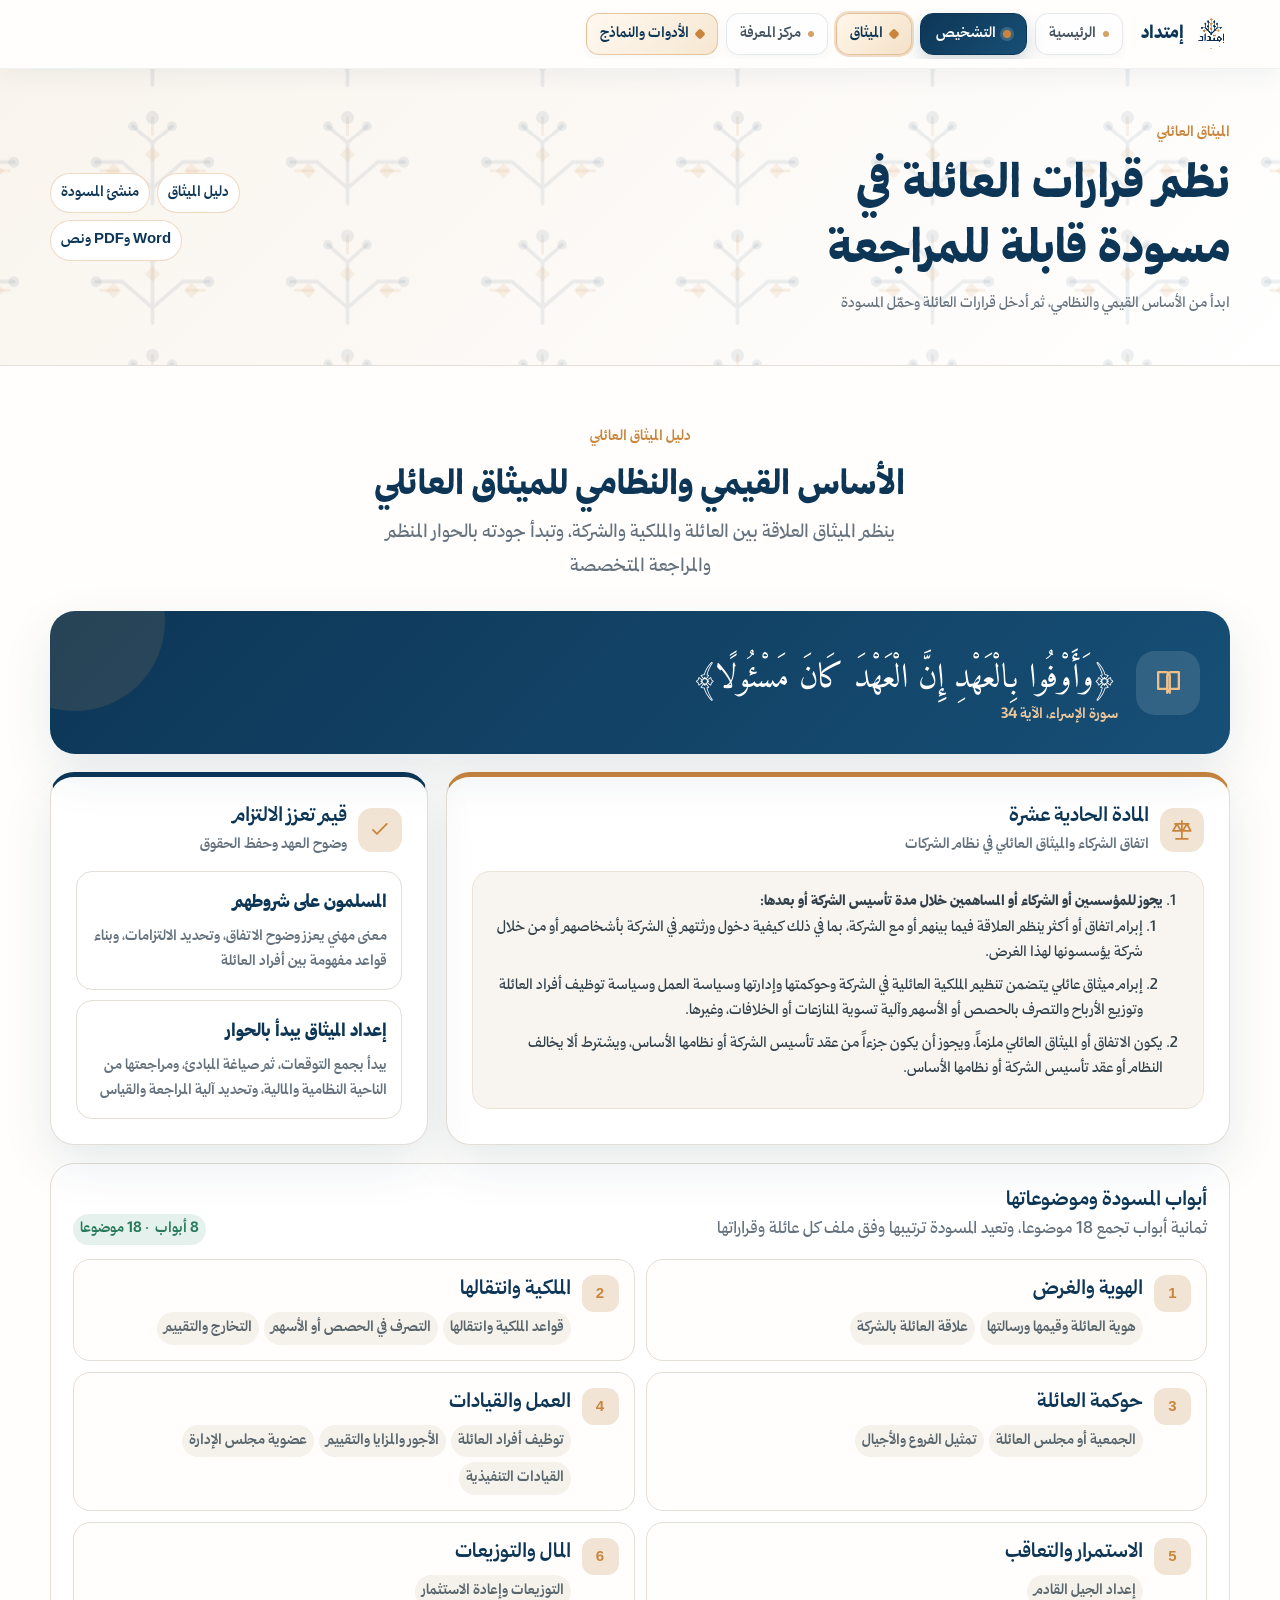
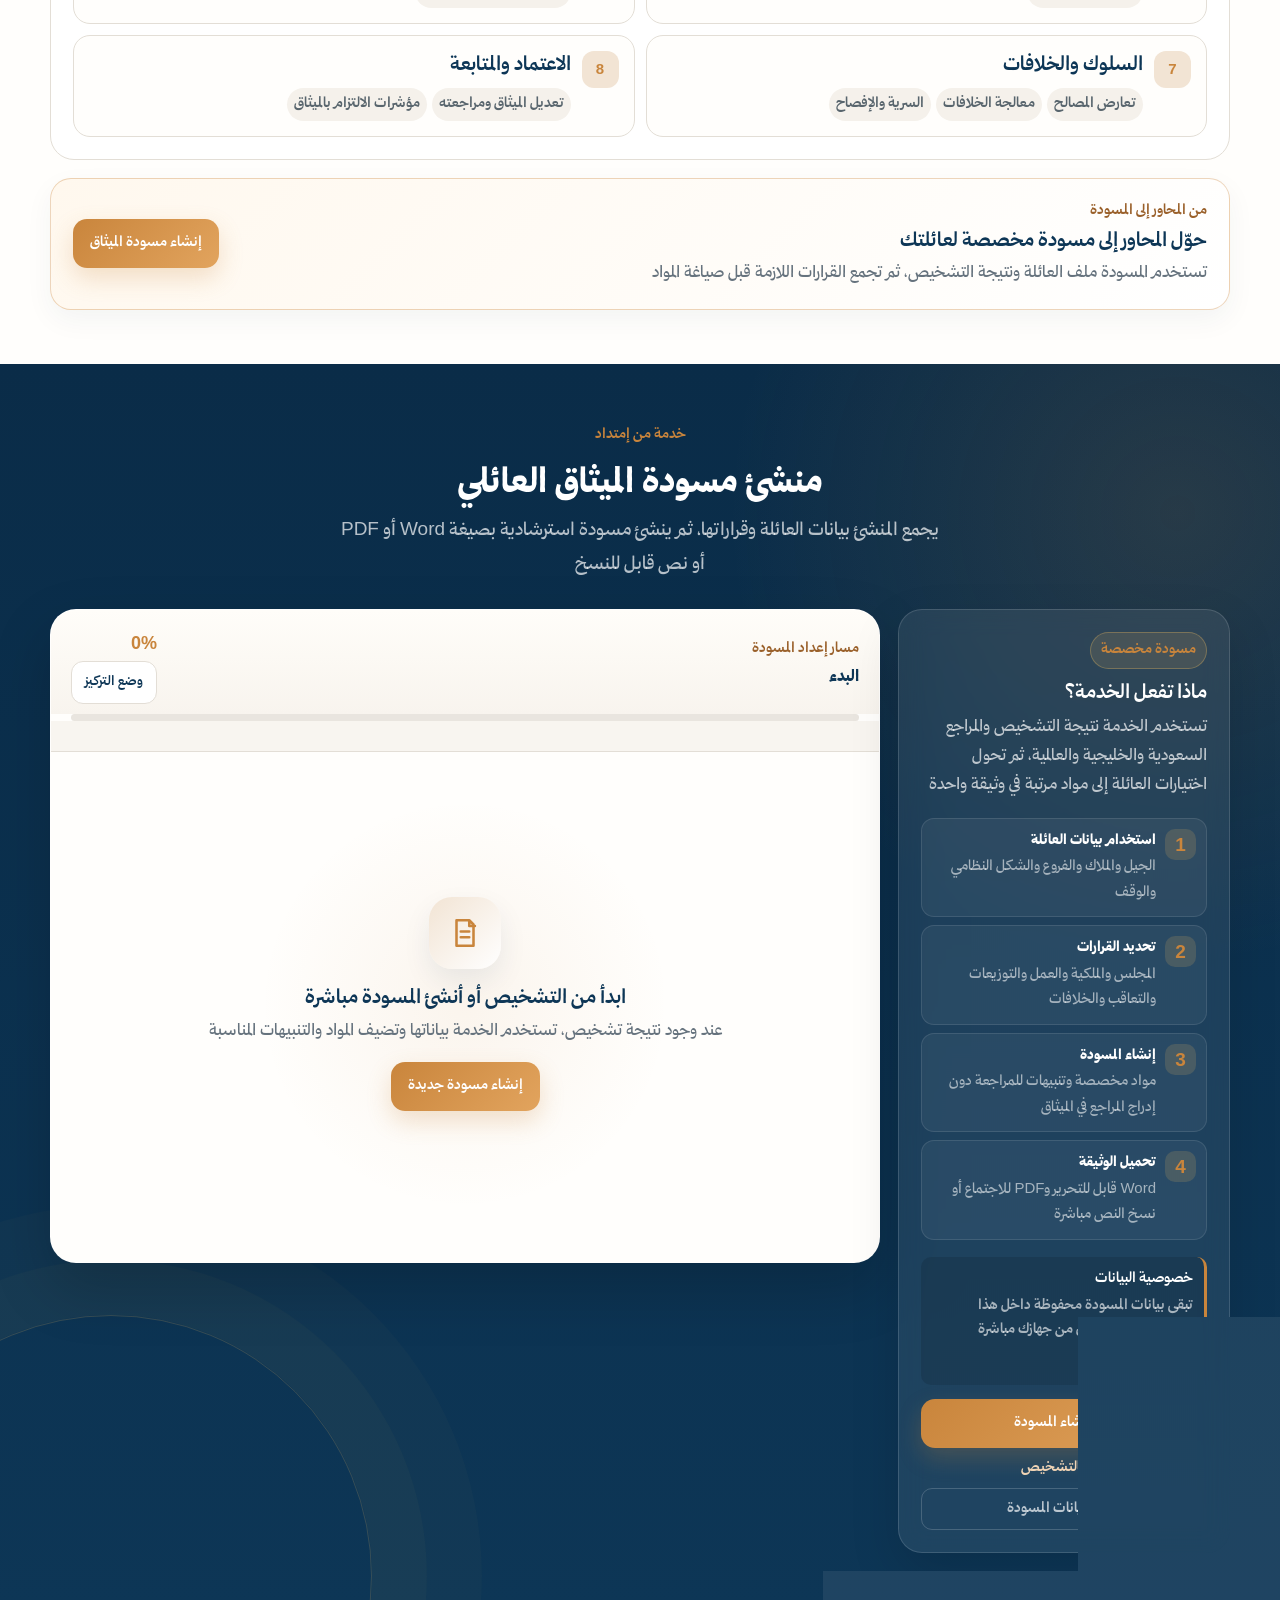
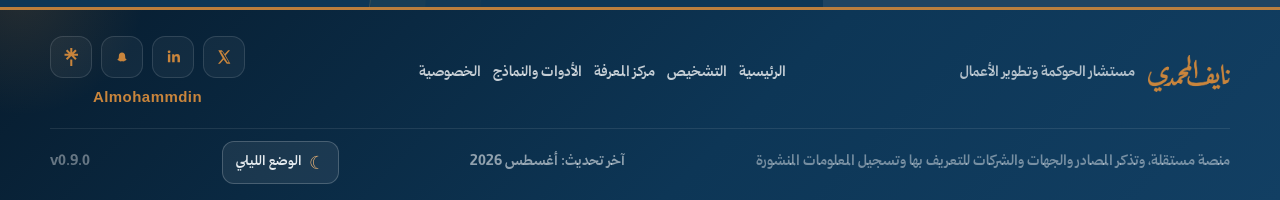
==== commit 69e161b9: "Release Emtidad v0.9.0 with will builder" ====
--- a/charter.html
+++ b/charter.html
@@ -11,15 +11,15 @@
 <meta property="og:description" content="تعرف على أساس الميثاق، ثم أنشئ مسودة مخصصة قابلة للمراجعة والتحميل.">
 <meta property="og:type" content="website">
 <meta property="og:url" content="https://almohammdin.github.io/emtidad/charter.html">
-<meta property="og:image" content="https://almohammdin.github.io/emtidad/assets/images/emtidad-social-preview.png?v=0.8.0">
+<meta property="og:image" content="https://almohammdin.github.io/emtidad/assets/images/emtidad-social-preview.png?v=0.9.0">
 <meta name="twitter:card" content="summary_large_image">
 <link rel="canonical" href="https://almohammdin.github.io/emtidad/charter.html">
 <link rel="preload" href="assets/fonts/TheYearofHandicrafts-Black.woff2" as="font" type="font/woff2" crossorigin>
 <link rel="preconnect" href="https://fonts.googleapis.com">
 <link rel="preconnect" href="https://fonts.gstatic.com" crossorigin>
 <link href="https://fonts.googleapis.com/css2?family=Amiri+Quran&display=swap" rel="stylesheet">
-<link rel="icon" type="image/png" href="assets/images/favicon.png?v=0.8.0">
-<link rel="stylesheet" href="assets/css/style.css?v=0.8.0">
+<link rel="icon" type="image/png" href="assets/images/favicon.png?v=0.9.0">
+<link rel="stylesheet" href="assets/css/style.css?v=0.9.0">
 <script type="application/ld+json">{"@context":"https://schema.org","@type":"WebApplication","name":"منشئ مسودة الميثاق العائلي من إمتداد","url":"https://almohammdin.github.io/emtidad/charter.html#charter-builder","applicationCategory":"BusinessApplication","operatingSystem":"Any","inLanguage":"ar","description":"منشئ مسودة ميثاق عائلي مخصصة وقابلة للتحميل والمراجعة.","featureList":["إنشاء مسودة مخصصة","التحميل بصيغة Word","التحميل بصيغة PDF","نسخ النص"]}</script>
 </head>
 <body data-page="charter">
@@ -60,11 +60,11 @@
  </div></section>
 </main>
 
-<footer class="footer-wrap"><div class="container footer-shell"><div class="footer-main"><div class="footer-brand"><span class="naif-mark" role="img" aria-label="شعار نايف المحمدي"></span><div class="footer-copy"><p>مستشار الحوكمة وتطوير الأعمال</p></div></div><div class="footer-nav"><a href="index.html">الرئيسية</a><a href="diagnostic.html">التشخيص</a><a href="knowledge.html">مركز المعرفة</a><a href="resources.html">الأدوات والنماذج</a><a href="privacy.html">الخصوصية</a></div><a class="social-handle" href="https://linktr.ee/almohammdin" target="_blank" rel="noopener">Almohammdin</a></div><div class="footer-bottom"><span class="independent-note">منصة مستقلة، وتذكر المصادر والجهات والشركات للتعريف بها وتسجيل المعلومات المنشورة</span><span class="footer-update">آخر تحديث: أغسطس 2026</span><span class="footer-version">v0.8.0</span></div></div></footer>
+<footer class="footer-wrap"><div class="container footer-shell"><div class="footer-main"><div class="footer-brand"><span class="naif-mark" role="img" aria-label="شعار نايف المحمدي"></span><div class="footer-copy"><p>مستشار الحوكمة وتطوير الأعمال</p></div></div><div class="footer-nav"><a href="index.html">الرئيسية</a><a href="diagnostic.html">التشخيص</a><a href="knowledge.html">مركز المعرفة</a><a href="resources.html">الأدوات والنماذج</a><a href="privacy.html">الخصوصية</a></div><a class="social-handle" href="https://linktr.ee/almohammdin" target="_blank" rel="noopener">Almohammdin</a></div><div class="footer-bottom"><span class="independent-note">منصة مستقلة، وتذكر المصادر والجهات والشركات للتعريف بها وتسجيل المعلومات المنشورة</span><span class="footer-update">آخر تحديث: أغسطس 2026</span><span class="footer-version">v0.9.0</span></div></div></footer>
 <div class="toast" id="toast" hidden></div>
 <button class="back-to-top" id="backToTop" type="button" aria-label="العودة إلى أعلى الصفحة">↑</button>
-<script src="assets/js/shell.js?v=0.8.0" defer></script>
-<script src="assets/js/app.js?v=0.8.0" defer></script>
-<script src="assets/js/charter-builder.js?v=0.8.0" defer></script>
+<script src="assets/js/shell.js?v=0.9.0" defer></script>
+<script src="assets/js/app.js?v=0.9.0" defer></script>
+<script src="assets/js/charter-builder.js?v=0.9.0" defer></script>
 </body>
 </html>
--- a/assets/css/style.css
+++ b/assets/css/style.css
@@ -493,6 +493,27 @@
 }
 
 /* v0.4.2 fixed Word furniture and distinguished Emtidad templates */
+.will-feature-card{
+ position:relative;overflow:hidden;display:grid;grid-template-columns:92px minmax(0,1fr) auto;gap:20px;align-items:center;
+ margin:30px 0 16px;padding:24px 26px;border:1px solid rgba(201,133,60,.48);border-radius:26px;
+ background:linear-gradient(135deg,#FFF9F1 0%,#F4E7D7 52%,#EEF4F7 100%);color:inherit;text-decoration:none;
+ box-shadow:0 16px 38px rgba(13,54,86,.1)
+}
+.will-feature-card:after{content:"";position:absolute;left:-65px;bottom:-88px;width:210px;height:210px;border:1px solid rgba(201,133,60,.2);border-radius:50%;box-shadow:0 0 0 28px rgba(201,133,60,.04)}
+.will-feature-card>*{position:relative;z-index:1}
+.will-feature-card:hover{transform:translateY(-3px);border-color:var(--gold);box-shadow:0 22px 48px rgba(13,54,86,.14)}
+.will-feature-icon{width:86px;height:86px;display:grid;place-items:center;border-radius:24px;background:var(--navy);color:#fff;box-shadow:0 12px 24px rgba(13,54,86,.18)}
+.will-feature-icon svg{width:52px;height:52px;stroke:currentColor;stroke-width:2;fill:none;stroke-linecap:round;stroke-linejoin:round}
+.will-feature-badges{display:flex;align-items:center;gap:7px;margin-bottom:7px}
+.will-feature-badges span,.will-feature-badges b{display:inline-flex;padding:4px 9px;border-radius:999px;font-size:11px;font-weight:600}
+.will-feature-badges span{background:#E7EEF2;color:var(--navy)}
+.will-feature-badges b{background:var(--gold);color:#fff}
+.will-feature-copy h3{margin:0 0 5px;color:var(--navy);font-size:clamp(24px,3vw,34px);line-height:1.35}
+.will-feature-copy p{max-width:760px;margin:0;color:#56646E;font-size:16px;line-height:1.8}
+.will-feature-points{display:flex;flex-wrap:wrap;gap:7px;margin-top:13px}
+.will-feature-points span{padding:5px 9px;border:1px solid rgba(13,54,86,.1);border-radius:10px;background:rgba(255,255,255,.65);color:#5A6670;font-size:13px;font-weight:600}
+.will-feature-action{min-height:48px;display:inline-flex;align-items:center;justify-content:center;gap:7px;padding:10px 16px;border-radius:14px;background:var(--navy);color:#fff;white-space:nowrap;font-size:15px}
+.will-feature-action svg{width:18px;height:18px;stroke:currentColor;stroke-width:2;fill:none}
 .templates-showcase{
  position:relative;overflow:hidden;display:grid;grid-template-columns:minmax(0,.9fr) minmax(0,1.1fr);
  gap:24px;align-items:center;margin:34px 0 15px;padding:25px;border-radius:26px;
@@ -617,6 +638,10 @@
 .template-actions .btn{flex:0 0 auto;white-space:nowrap}
 .modal-card:has(.template-references){width:min(920px,100%)}
 @media(max-width:720px){
+ .will-feature-card{grid-template-columns:1fr;gap:14px;margin-top:25px;padding:20px;border-radius:22px}
+ .will-feature-icon{width:68px;height:68px;border-radius:19px}
+ .will-feature-icon svg{width:42px;height:42px}
+ .will-feature-action{width:100%}
  .templates-showcase{grid-template-columns:1fr;gap:18px;margin-top:26px;padding:20px;border-radius:22px}
  .templates-showcase-titles{grid-template-columns:1fr}
  .templates-showcase-titles li{min-height:40px}
@@ -1488,3 +1513,14 @@
  html[data-theme="dark"] :is(.article-text,.article-text li,.principles-card .principle p,.knowledge-card .highlights li,.case-lessons li,.charter-index-item,.legal-foot p,.modal-body){color:#C7D2D8!important}
  html[data-theme="dark"] :is(.chip,.source-line span,.case-card .case-top span,.charter-field>span i){background:#243B49!important;color:#E5B77B!important;border-color:#425866!important}
 }
+
+/* v0.9.0 featured will tool */
+@media screen{
+ .will-feature-copy h3{font-size:clamp(24px,3vw,34px)!important;line-height:1.35!important}
+ .will-feature-copy p{font-size:16px!important;line-height:1.8!important}
+ html[data-theme="dark"] .will-feature-card{background:linear-gradient(135deg,#142C3A,#102735);border-color:#765936}
+ html[data-theme="dark"] .will-feature-copy h3{color:#DDEBF3!important}
+ html[data-theme="dark"] .will-feature-copy p{color:#B5C0C7!important}
+ html[data-theme="dark"] .will-feature-points span{background:#173241;border-color:#3A5261;color:#D7E1E6}
+ html[data-theme="dark"] .will-feature-badges span{background:#243B49;color:#E5B77B}
+}
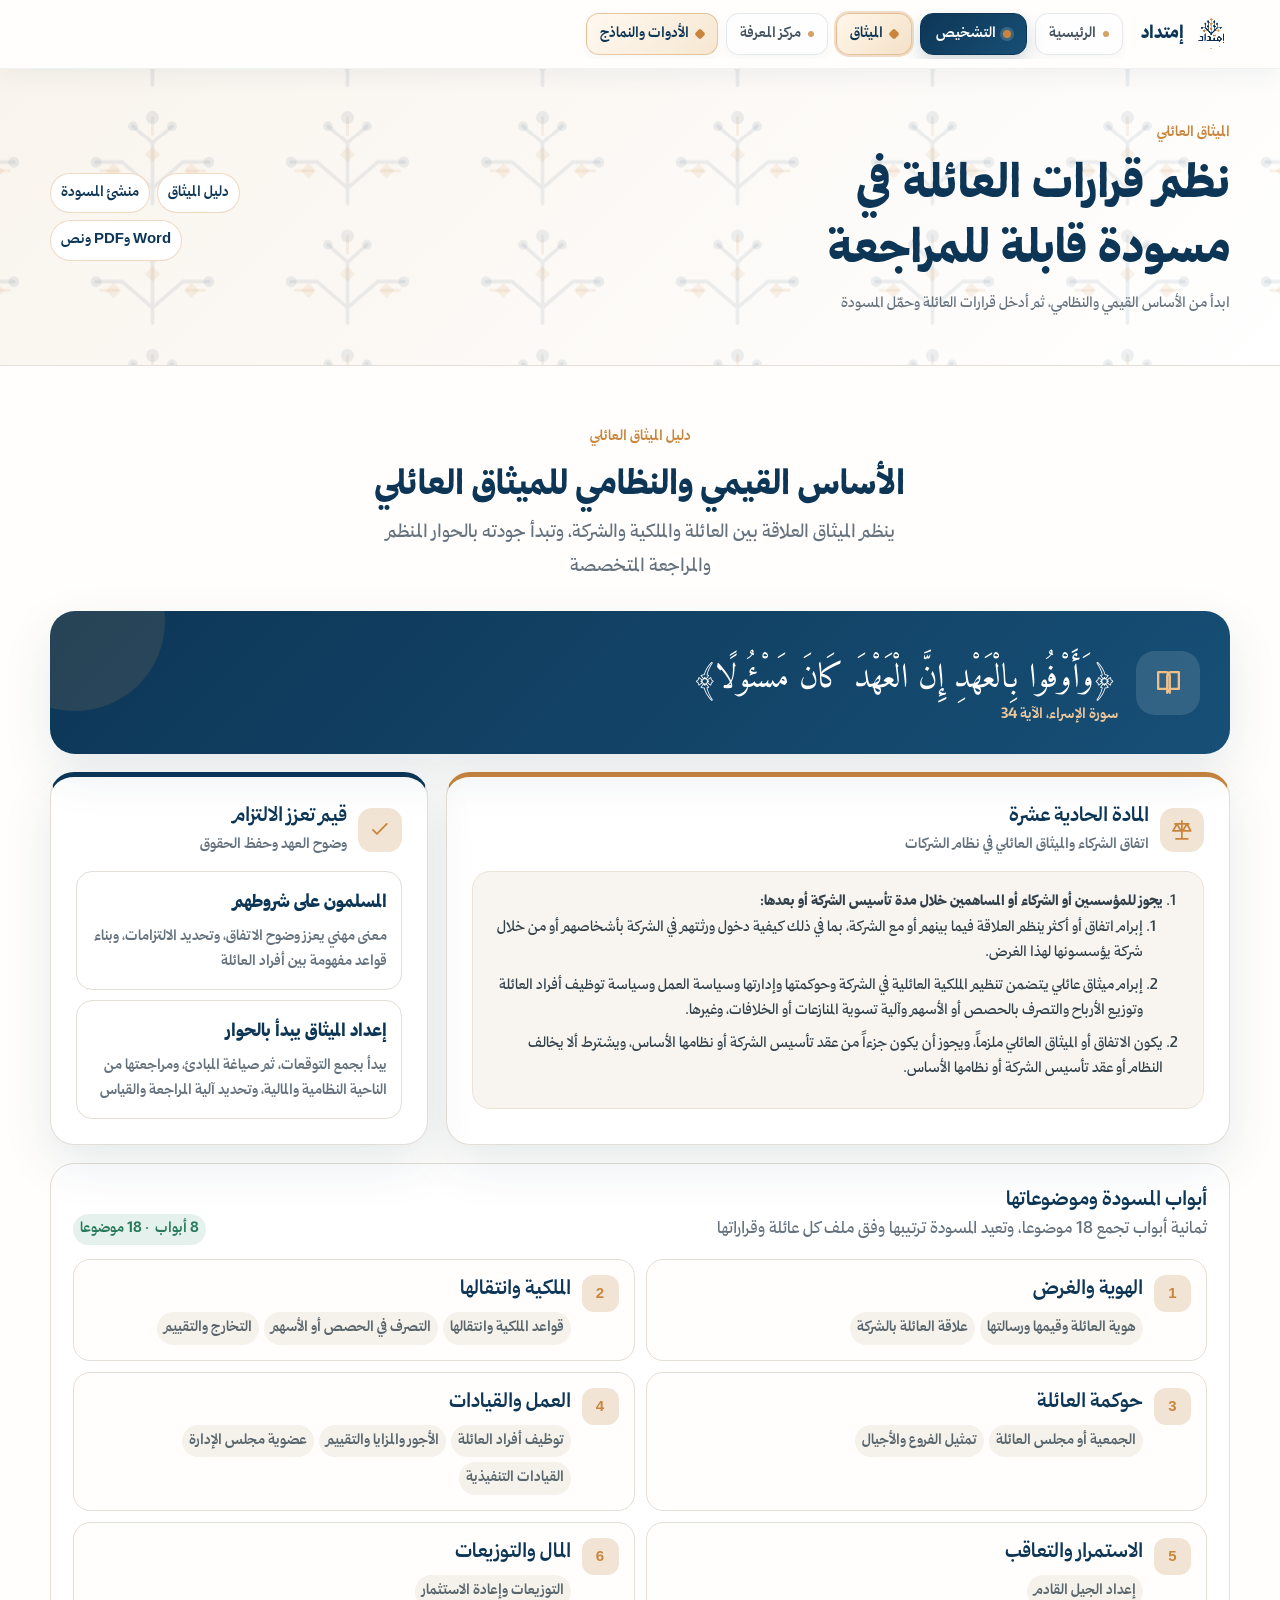
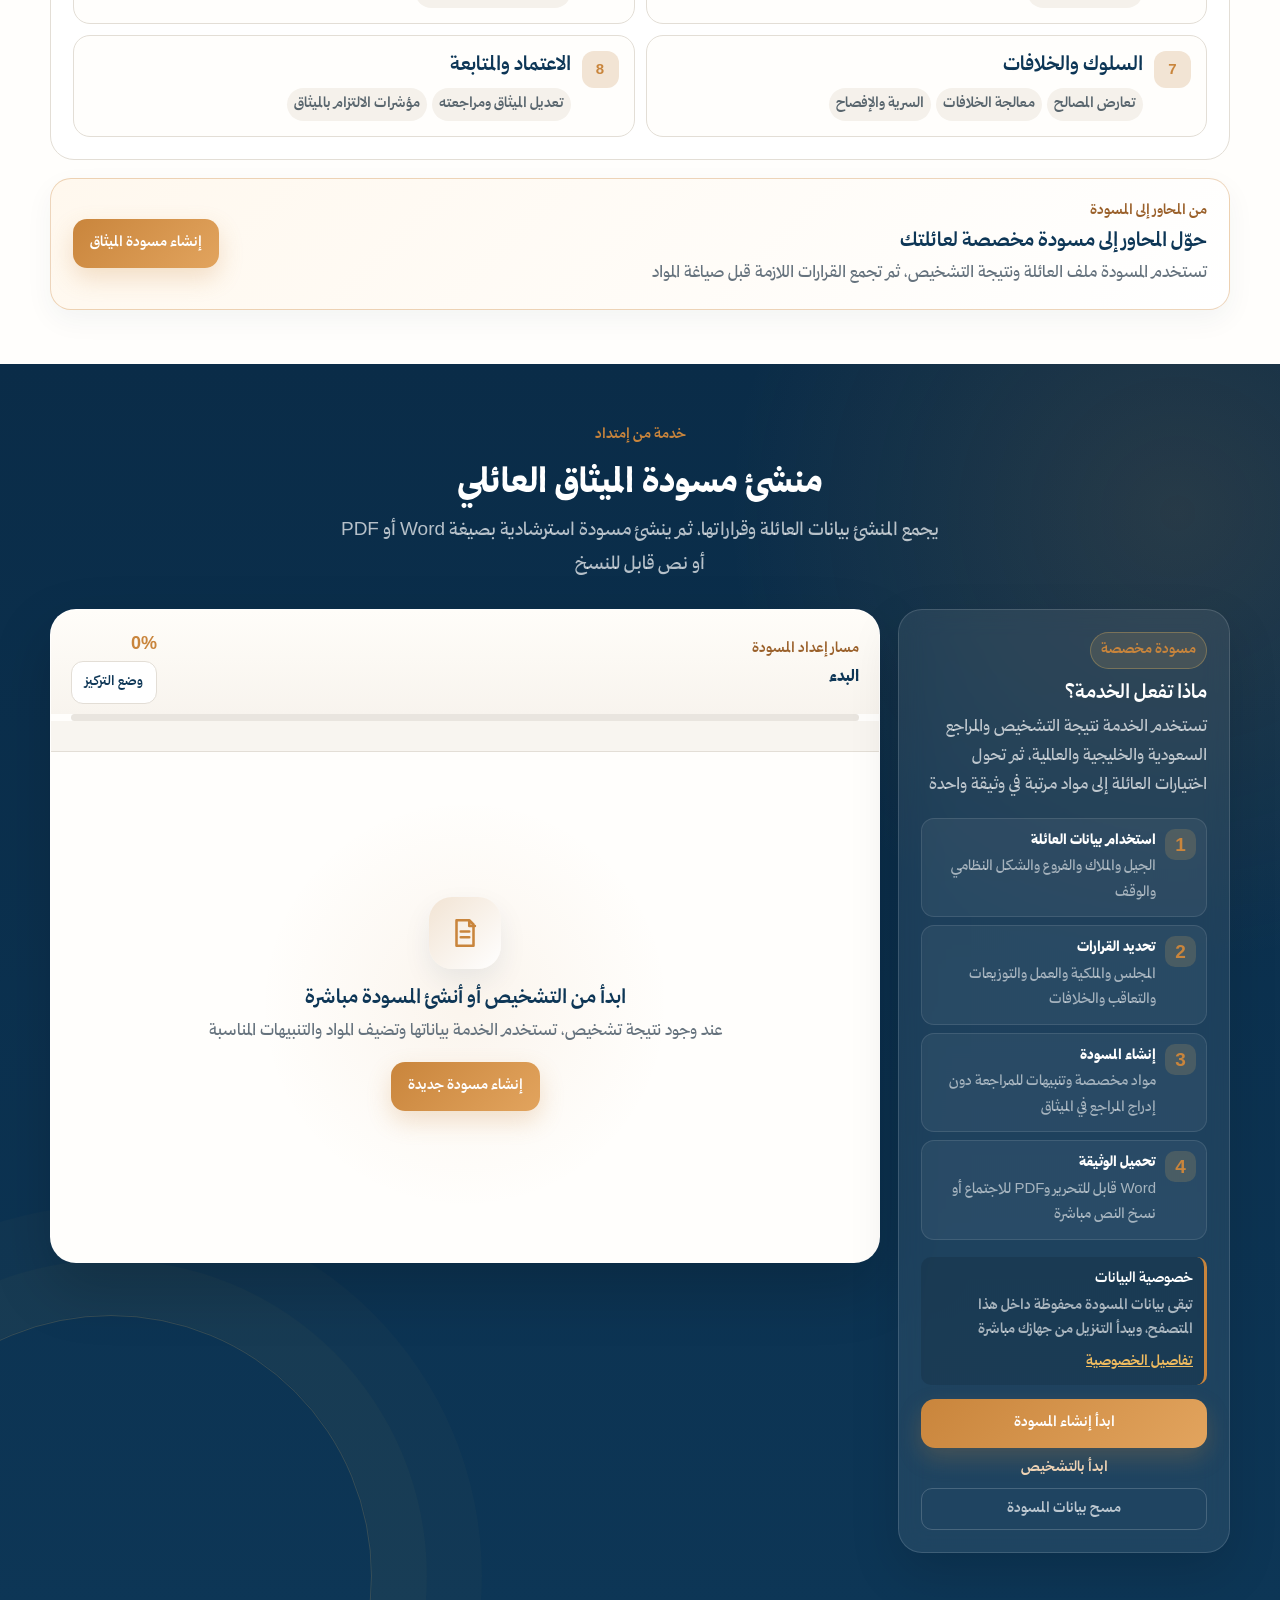
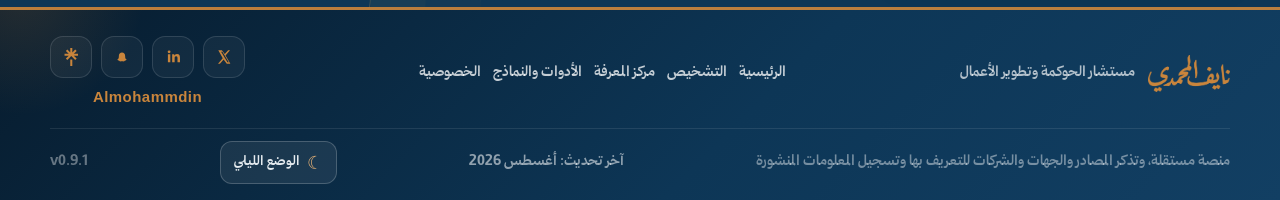
==== commit 807ef11b: "Release Emtidad v0.9.1" ====
--- a/charter.html
+++ b/charter.html
@@ -11,15 +11,15 @@
 <meta property="og:description" content="تعرف على أساس الميثاق، ثم أنشئ مسودة مخصصة قابلة للمراجعة والتحميل.">
 <meta property="og:type" content="website">
 <meta property="og:url" content="https://almohammdin.github.io/emtidad/charter.html">
-<meta property="og:image" content="https://almohammdin.github.io/emtidad/assets/images/emtidad-social-preview.png?v=0.9.0">
+<meta property="og:image" content="https://almohammdin.github.io/emtidad/assets/images/emtidad-social-preview.png?v=0.9.1">
 <meta name="twitter:card" content="summary_large_image">
 <link rel="canonical" href="https://almohammdin.github.io/emtidad/charter.html">
 <link rel="preload" href="assets/fonts/TheYearofHandicrafts-Black.woff2" as="font" type="font/woff2" crossorigin>
 <link rel="preconnect" href="https://fonts.googleapis.com">
 <link rel="preconnect" href="https://fonts.gstatic.com" crossorigin>
 <link href="https://fonts.googleapis.com/css2?family=Amiri+Quran&display=swap" rel="stylesheet">
-<link rel="icon" type="image/png" href="assets/images/favicon.png?v=0.9.0">
-<link rel="stylesheet" href="assets/css/style.css?v=0.9.0">
+<link rel="icon" type="image/png" href="assets/images/favicon.png?v=0.9.1">
+<link rel="stylesheet" href="assets/css/style.css?v=0.9.1">
 <script type="application/ld+json">{"@context":"https://schema.org","@type":"WebApplication","name":"منشئ مسودة الميثاق العائلي من إمتداد","url":"https://almohammdin.github.io/emtidad/charter.html#charter-builder","applicationCategory":"BusinessApplication","operatingSystem":"Any","inLanguage":"ar","description":"منشئ مسودة ميثاق عائلي مخصصة وقابلة للتحميل والمراجعة.","featureList":["إنشاء مسودة مخصصة","التحميل بصيغة Word","التحميل بصيغة PDF","نسخ النص"]}</script>
 </head>
 <body data-page="charter">
@@ -60,11 +60,11 @@
  </div></section>
 </main>
 
-<footer class="footer-wrap"><div class="container footer-shell"><div class="footer-main"><div class="footer-brand"><span class="naif-mark" role="img" aria-label="شعار نايف المحمدي"></span><div class="footer-copy"><p>مستشار الحوكمة وتطوير الأعمال</p></div></div><div class="footer-nav"><a href="index.html">الرئيسية</a><a href="diagnostic.html">التشخيص</a><a href="knowledge.html">مركز المعرفة</a><a href="resources.html">الأدوات والنماذج</a><a href="privacy.html">الخصوصية</a></div><a class="social-handle" href="https://linktr.ee/almohammdin" target="_blank" rel="noopener">Almohammdin</a></div><div class="footer-bottom"><span class="independent-note">منصة مستقلة، وتذكر المصادر والجهات والشركات للتعريف بها وتسجيل المعلومات المنشورة</span><span class="footer-update">آخر تحديث: أغسطس 2026</span><span class="footer-version">v0.9.0</span></div></div></footer>
+<footer class="footer-wrap"><div class="container footer-shell"><div class="footer-main"><div class="footer-brand"><span class="naif-mark" role="img" aria-label="شعار نايف المحمدي"></span><div class="footer-copy"><p>مستشار الحوكمة وتطوير الأعمال</p></div></div><div class="footer-nav"><a href="index.html">الرئيسية</a><a href="diagnostic.html">التشخيص</a><a href="knowledge.html">مركز المعرفة</a><a href="resources.html">الأدوات والنماذج</a><a href="privacy.html">الخصوصية</a></div><a class="social-handle" href="https://linktr.ee/almohammdin" target="_blank" rel="noopener">Almohammdin</a></div><div class="footer-bottom"><span class="independent-note">منصة مستقلة، وتذكر المصادر والجهات والشركات للتعريف بها وتسجيل المعلومات المنشورة</span><span class="footer-update">آخر تحديث: أغسطس 2026</span><span class="footer-version">v0.9.1</span></div></div></footer>
 <div class="toast" id="toast" hidden></div>
 <button class="back-to-top" id="backToTop" type="button" aria-label="العودة إلى أعلى الصفحة">↑</button>
-<script src="assets/js/shell.js?v=0.9.0" defer></script>
-<script src="assets/js/app.js?v=0.9.0" defer></script>
-<script src="assets/js/charter-builder.js?v=0.9.0" defer></script>
+<script src="assets/js/shell.js?v=0.9.1" defer></script>
+<script src="assets/js/app.js?v=0.9.1" defer></script>
+<script src="assets/js/charter-builder.js?v=0.9.1" defer></script>
 </body>
 </html>
--- a/assets/css/style.css
+++ b/assets/css/style.css
@@ -1514,7 +1514,7 @@
  html[data-theme="dark"] :is(.chip,.source-line span,.case-card .case-top span,.charter-field>span i){background:#243B49!important;color:#E5B77B!important;border-color:#425866!important}
 }
 
-/* v0.9.0 featured will tool */
+/* v0.9.1 featured will tool */
 @media screen{
  .will-feature-copy h3{font-size:clamp(24px,3vw,34px)!important;line-height:1.35!important}
  .will-feature-copy p{font-size:16px!important;line-height:1.8!important}
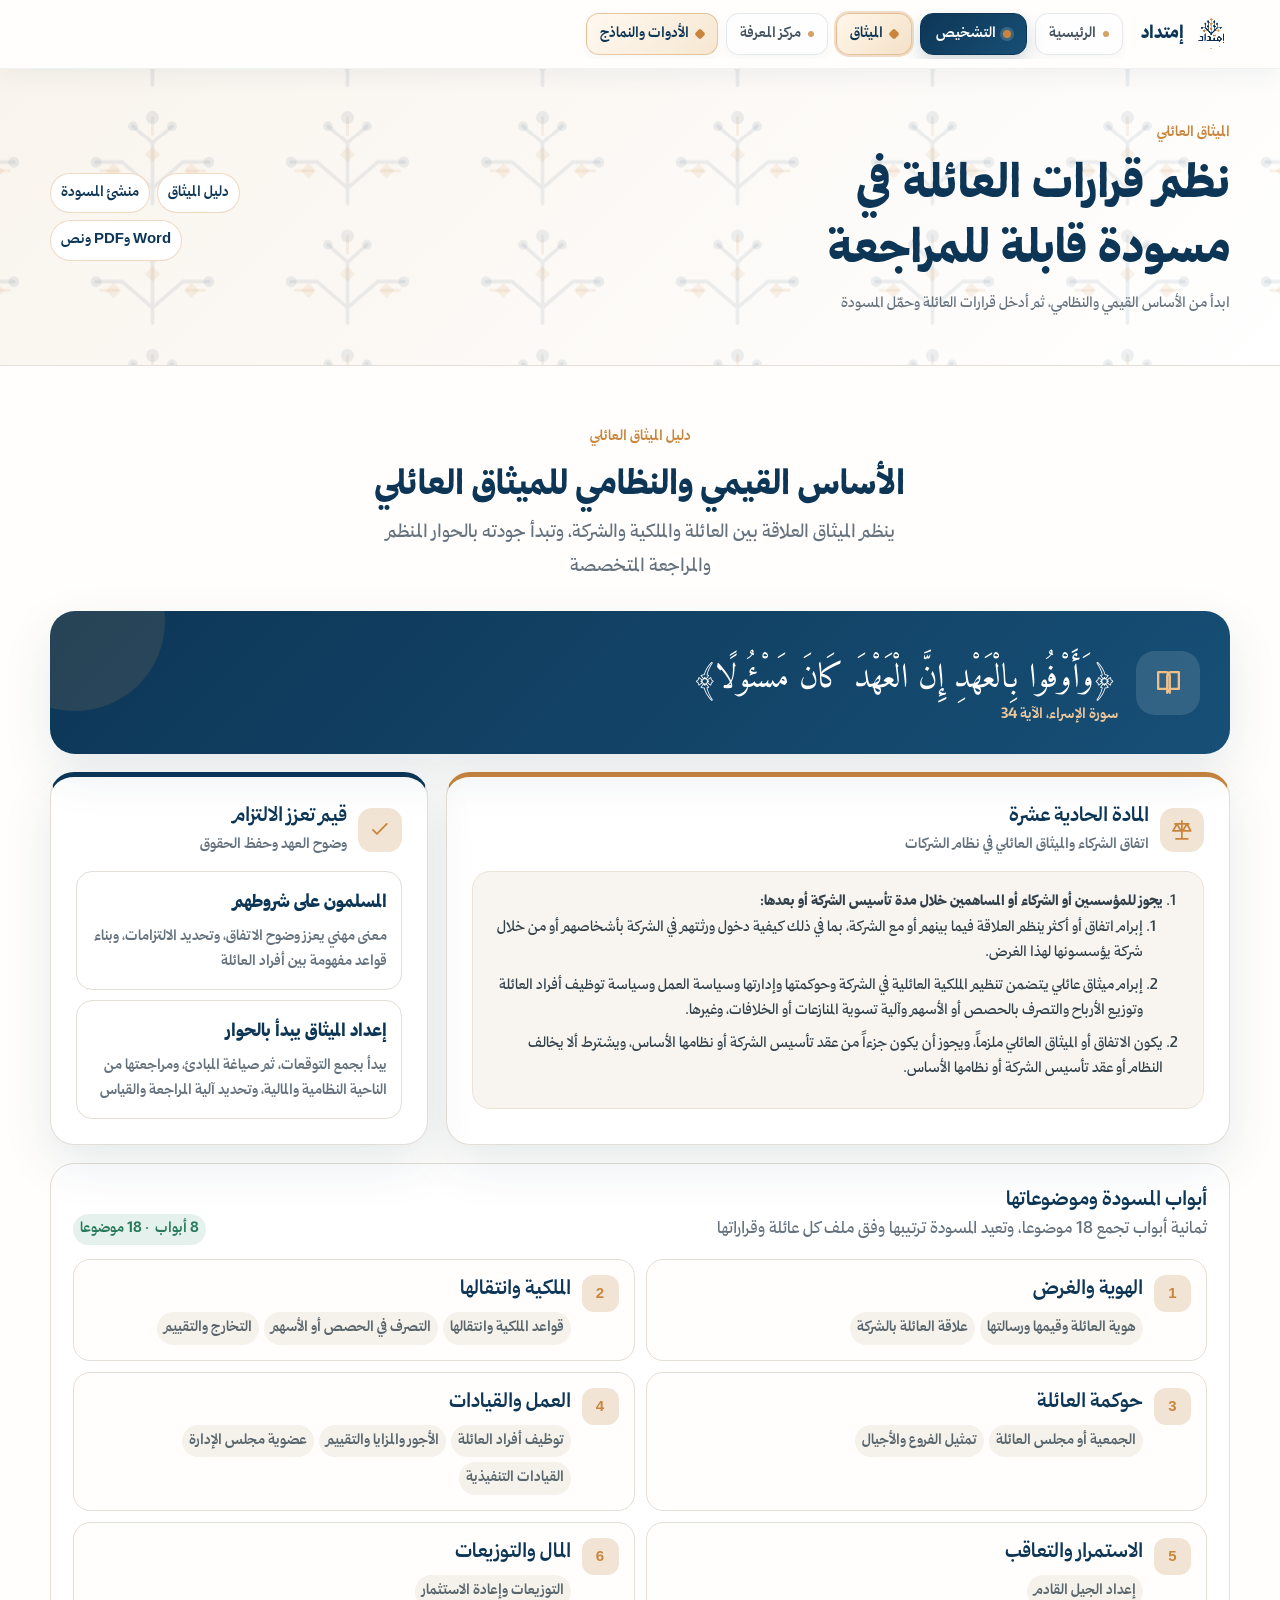
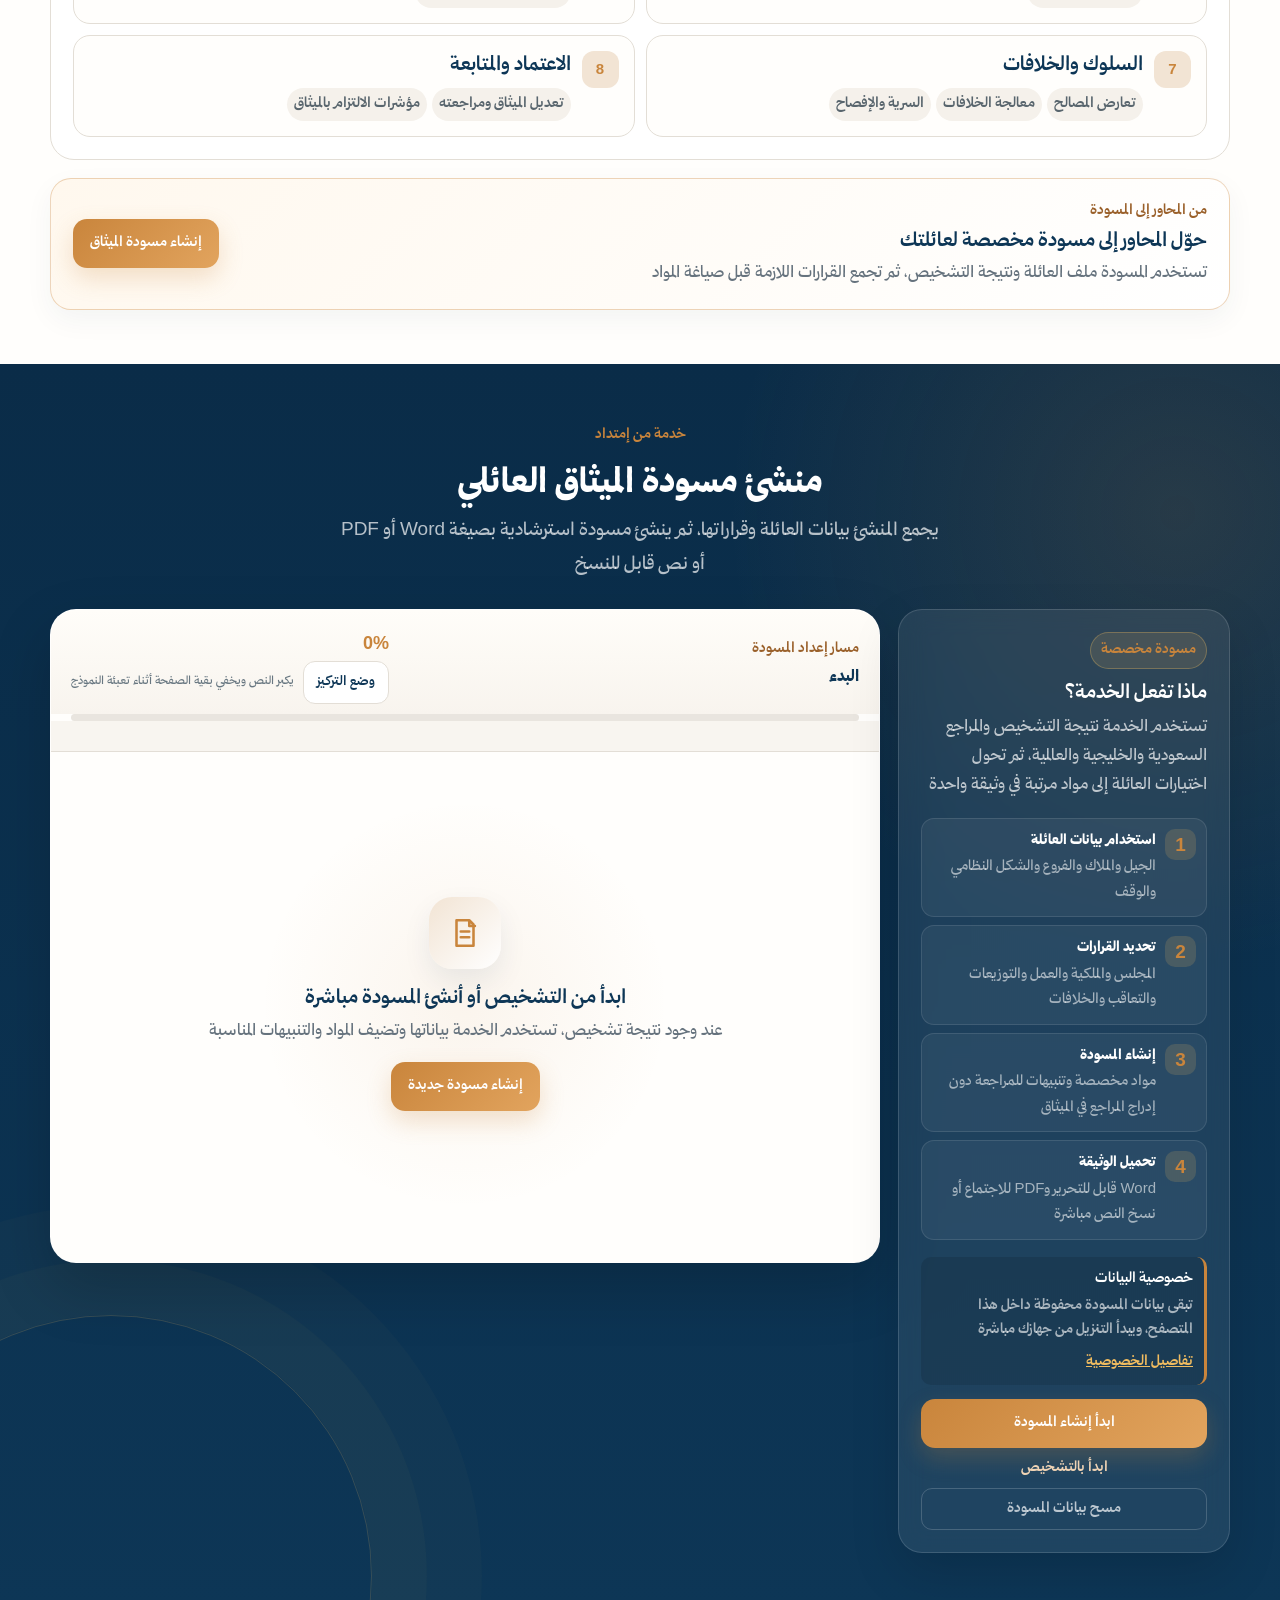
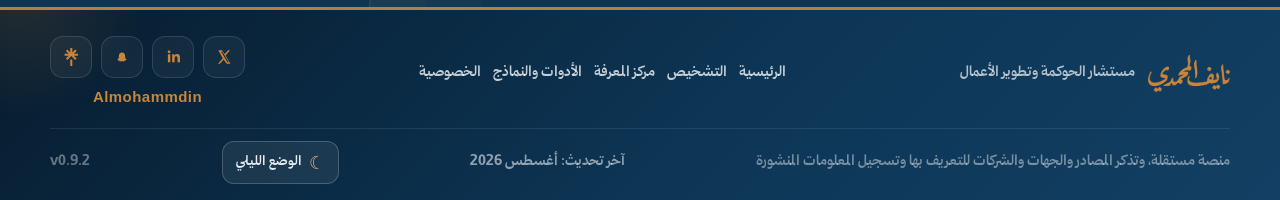
==== commit 184e5422: "Release Emtidad v0.9.2" ====
--- a/charter.html
+++ b/charter.html
@@ -11,15 +11,15 @@
 <meta property="og:description" content="تعرف على أساس الميثاق، ثم أنشئ مسودة مخصصة قابلة للمراجعة والتحميل.">
 <meta property="og:type" content="website">
 <meta property="og:url" content="https://almohammdin.github.io/emtidad/charter.html">
-<meta property="og:image" content="https://almohammdin.github.io/emtidad/assets/images/emtidad-social-preview.png?v=0.9.1">
+<meta property="og:image" content="https://almohammdin.github.io/emtidad/assets/images/emtidad-social-preview.png?v=0.9.2">
 <meta name="twitter:card" content="summary_large_image">
 <link rel="canonical" href="https://almohammdin.github.io/emtidad/charter.html">
 <link rel="preload" href="assets/fonts/TheYearofHandicrafts-Black.woff2" as="font" type="font/woff2" crossorigin>
 <link rel="preconnect" href="https://fonts.googleapis.com">
 <link rel="preconnect" href="https://fonts.gstatic.com" crossorigin>
 <link href="https://fonts.googleapis.com/css2?family=Amiri+Quran&display=swap" rel="stylesheet">
-<link rel="icon" type="image/png" href="assets/images/favicon.png?v=0.9.1">
-<link rel="stylesheet" href="assets/css/style.css?v=0.9.1">
+<link rel="icon" type="image/png" href="assets/images/favicon.png?v=0.9.2">
+<link rel="stylesheet" href="assets/css/style.css?v=0.9.2">
 <script type="application/ld+json">{"@context":"https://schema.org","@type":"WebApplication","name":"منشئ مسودة الميثاق العائلي من إمتداد","url":"https://almohammdin.github.io/emtidad/charter.html#charter-builder","applicationCategory":"BusinessApplication","operatingSystem":"Any","inLanguage":"ar","description":"منشئ مسودة ميثاق عائلي مخصصة وقابلة للتحميل والمراجعة.","featureList":["إنشاء مسودة مخصصة","التحميل بصيغة Word","التحميل بصيغة PDF","نسخ النص"]}</script>
 </head>
 <body data-page="charter">
@@ -55,16 +55,16 @@
   <div class="section-head charter-service-heading"><span class="eyebrow">خدمة من إمتداد</span><h2 id="builderTitle">منشئ مسودة الميثاق العائلي</h2><p>يجمع المنشئ بيانات العائلة وقراراتها، ثم ينشئ مسودة استرشادية بصيغة Word أو PDF أو نص قابل للنسخ</p></div>
   <aside class="restore-notice charter-restore" id="charterRestoreNotice" hidden><div><strong>وجدنا مسودة ميثاق سابقة</strong><p>يمكنك متابعة المسودة السابقة أو بدء مسودة جديدة</p></div><div><button class="btn secondary" id="continueCharterBtn" type="button">متابعة المسودة السابقة</button><button class="btn ghost" id="newCharterBtn" type="button">بدء مسودة جديدة</button></div></aside>
   <div class="charter-service-layout"><aside class="charter-service-summary"><span class="charter-service-badge">مسودة مخصصة</span><h3>ماذا تفعل الخدمة؟</h3><p>تستخدم الخدمة نتيجة التشخيص والمراجع السعودية والخليجية والعالمية، ثم تحول اختيارات العائلة إلى مواد مرتبة في وثيقة واحدة</p><ol class="charter-service-flow"><li><b>1</b><span><strong>استخدام بيانات العائلة</strong><small>الجيل والملاك والفروع والشكل النظامي والوقف</small></span></li><li><b>2</b><span><strong>تحديد القرارات</strong><small>المجلس والملكية والعمل والتوزيعات والتعاقب والخلافات</small></span></li><li><b>3</b><span><strong>إنشاء المسودة</strong><small>مواد مخصصة وتنبيهات للمراجعة دون إدراج المراجع في الميثاق</small></span></li><li><b>4</b><span><strong>تحميل الوثيقة</strong><small>Word قابل للتحرير وPDF للاجتماع أو نسخ النص مباشرة</small></span></li></ol><div class="charter-service-privacy"><strong>خصوصية البيانات</strong><span>تبقى بيانات المسودة محفوظة داخل هذا المتصفح، ويبدأ التنزيل من جهازك مباشرة</span><a href="privacy.html">تفاصيل الخصوصية</a></div><button class="btn primary charter-service-start" type="button" data-open-charter="service">ابدأ إنشاء المسودة</button><a class="charter-service-diagnostic" href="diagnostic.html">ابدأ بالتشخيص</a><button class="charter-clear-button" id="clearCharterDataBtn" type="button">مسح بيانات المسودة</button></aside>
-   <div class="charter-builder-shell"><div class="charter-builder-top"><div><span>مسار إعداد المسودة</span><strong id="charterProgressLabel">البدء</strong></div><div class="charter-builder-top-actions"><b id="charterProgressPercent">0%</b><button class="focus-entry focus-entry-light" id="charterFocusBtn" type="button" aria-pressed="false">وضع التركيز</button></div></div><div class="charter-progress-track"><span id="charterProgressFill"></span></div><div class="charter-step-tabs" id="charterStepTabs" aria-label="مراحل إنشاء المسودة"></div><div class="charter-builder-panel" id="charterBuilderPanel"><div class="charter-builder-empty"><span class="charter-builder-empty-icon" aria-hidden="true"><svg viewBox="0 0 24 24"><path d="M6 3h9l3 3v15H6V3Zm9 0v4h4M9 11h6M9 15h6"/></svg></span><h3>ابدأ من التشخيص أو أنشئ المسودة مباشرة</h3><p>عند وجود نتيجة تشخيص، تستخدم الخدمة بياناتها وتضيف المواد والتنبيهات المناسبة</p><button class="btn primary" type="button" data-open-charter="empty">إنشاء مسودة جديدة</button></div></div></div>
+   <div class="charter-builder-shell"><div class="charter-builder-top"><div><span>مسار إعداد المسودة</span><strong id="charterProgressLabel">البدء</strong></div><div class="charter-builder-top-actions"><b id="charterProgressPercent">0%</b><div class="focus-control"><button class="focus-entry focus-entry-light" id="charterFocusBtn" type="button" aria-pressed="false">وضع التركيز</button><small class="focus-help">يكبر النص ويخفي بقية الصفحة أثناء تعبئة النموذج</small></div></div></div><div class="charter-progress-track"><span id="charterProgressFill"></span></div><div class="charter-step-tabs" id="charterStepTabs" aria-label="مراحل إنشاء المسودة"></div><div class="charter-builder-panel" id="charterBuilderPanel"><div class="charter-builder-empty"><span class="charter-builder-empty-icon" aria-hidden="true"><svg viewBox="0 0 24 24"><path d="M6 3h9l3 3v15H6V3Zm9 0v4h4M9 11h6M9 15h6"/></svg></span><h3>ابدأ من التشخيص أو أنشئ المسودة مباشرة</h3><p>عند وجود نتيجة تشخيص، تستخدم الخدمة بياناتها وتضيف المواد والتنبيهات المناسبة</p><button class="btn primary" type="button" data-open-charter="empty">إنشاء مسودة جديدة</button></div></div></div>
   </div>
  </div></section>
 </main>
 
-<footer class="footer-wrap"><div class="container footer-shell"><div class="footer-main"><div class="footer-brand"><span class="naif-mark" role="img" aria-label="شعار نايف المحمدي"></span><div class="footer-copy"><p>مستشار الحوكمة وتطوير الأعمال</p></div></div><div class="footer-nav"><a href="index.html">الرئيسية</a><a href="diagnostic.html">التشخيص</a><a href="knowledge.html">مركز المعرفة</a><a href="resources.html">الأدوات والنماذج</a><a href="privacy.html">الخصوصية</a></div><a class="social-handle" href="https://linktr.ee/almohammdin" target="_blank" rel="noopener">Almohammdin</a></div><div class="footer-bottom"><span class="independent-note">منصة مستقلة، وتذكر المصادر والجهات والشركات للتعريف بها وتسجيل المعلومات المنشورة</span><span class="footer-update">آخر تحديث: أغسطس 2026</span><span class="footer-version">v0.9.1</span></div></div></footer>
+<footer class="footer-wrap"><div class="container footer-shell"><div class="footer-main"><div class="footer-brand"><span class="naif-mark" role="img" aria-label="شعار نايف المحمدي"></span><div class="footer-copy"><p>مستشار الحوكمة وتطوير الأعمال</p></div></div><div class="footer-nav"><a href="index.html">الرئيسية</a><a href="diagnostic.html">التشخيص</a><a href="knowledge.html">مركز المعرفة</a><a href="resources.html">الأدوات والنماذج</a><a href="privacy.html">الخصوصية</a></div><a class="social-handle" href="https://linktr.ee/almohammdin" target="_blank" rel="noopener">Almohammdin</a></div><div class="footer-bottom"><span class="independent-note">منصة مستقلة، وتذكر المصادر والجهات والشركات للتعريف بها وتسجيل المعلومات المنشورة</span><span class="footer-update">آخر تحديث: أغسطس 2026</span><span class="footer-version">v0.9.2</span></div></div></footer>
 <div class="toast" id="toast" hidden></div>
 <button class="back-to-top" id="backToTop" type="button" aria-label="العودة إلى أعلى الصفحة">↑</button>
-<script src="assets/js/shell.js?v=0.9.1" defer></script>
-<script src="assets/js/app.js?v=0.9.1" defer></script>
-<script src="assets/js/charter-builder.js?v=0.9.1" defer></script>
+<script src="assets/js/shell.js?v=0.9.2" defer></script>
+<script src="assets/js/app.js?v=0.9.2" defer></script>
+<script src="assets/js/charter-builder.js?v=0.9.2" defer></script>
 </body>
 </html>
--- a/assets/css/style.css
+++ b/assets/css/style.css
@@ -28,6 +28,9 @@
 }
 .focus-entry:hover,.focus-exit:hover{background:rgba(255,255,255,.18)}
 .focus-entry-light{min-height:38px;border-color:var(--line);background:#fff;color:var(--navy)}
+.focus-control{display:flex;align-items:center;gap:9px;min-width:0}
+.focus-help{max-width:235px;color:#687781;font-size:12px;font-weight:400;line-height:1.55}
+.focus-control-dark .focus-help{color:rgba(255,255,255,.68)}
 .charter-builder-top-actions{display:flex;align-items:center;gap:10px}
 .charter-builder-top-actions>b{color:var(--gold);font-family:Arial,sans-serif!important;font-size:18px}
 .focus-toolbar{
@@ -126,6 +129,9 @@
 @media(max-width:720px){
  .diag-head{align-items:flex-start;flex-direction:column}
  .focus-entry{width:100%}
+ .focus-control{width:100%;align-items:flex-start;flex-direction:column}
+ .focus-control .focus-entry{width:auto}
+ .focus-help{max-width:none;font-size:11.5px}
  .charter-builder-top{align-items:flex-start}
  .charter-builder-top-actions{align-items:flex-end;flex-direction:column}
  .focus-entry-light{width:auto}
@@ -1514,7 +1520,7 @@
  html[data-theme="dark"] :is(.chip,.source-line span,.case-card .case-top span,.charter-field>span i){background:#243B49!important;color:#E5B77B!important;border-color:#425866!important}
 }
 
-/* v0.9.1 featured will tool */
+/* v0.9.2 featured will tool */
 @media screen{
  .will-feature-copy h3{font-size:clamp(24px,3vw,34px)!important;line-height:1.35!important}
  .will-feature-copy p{font-size:16px!important;line-height:1.8!important}
